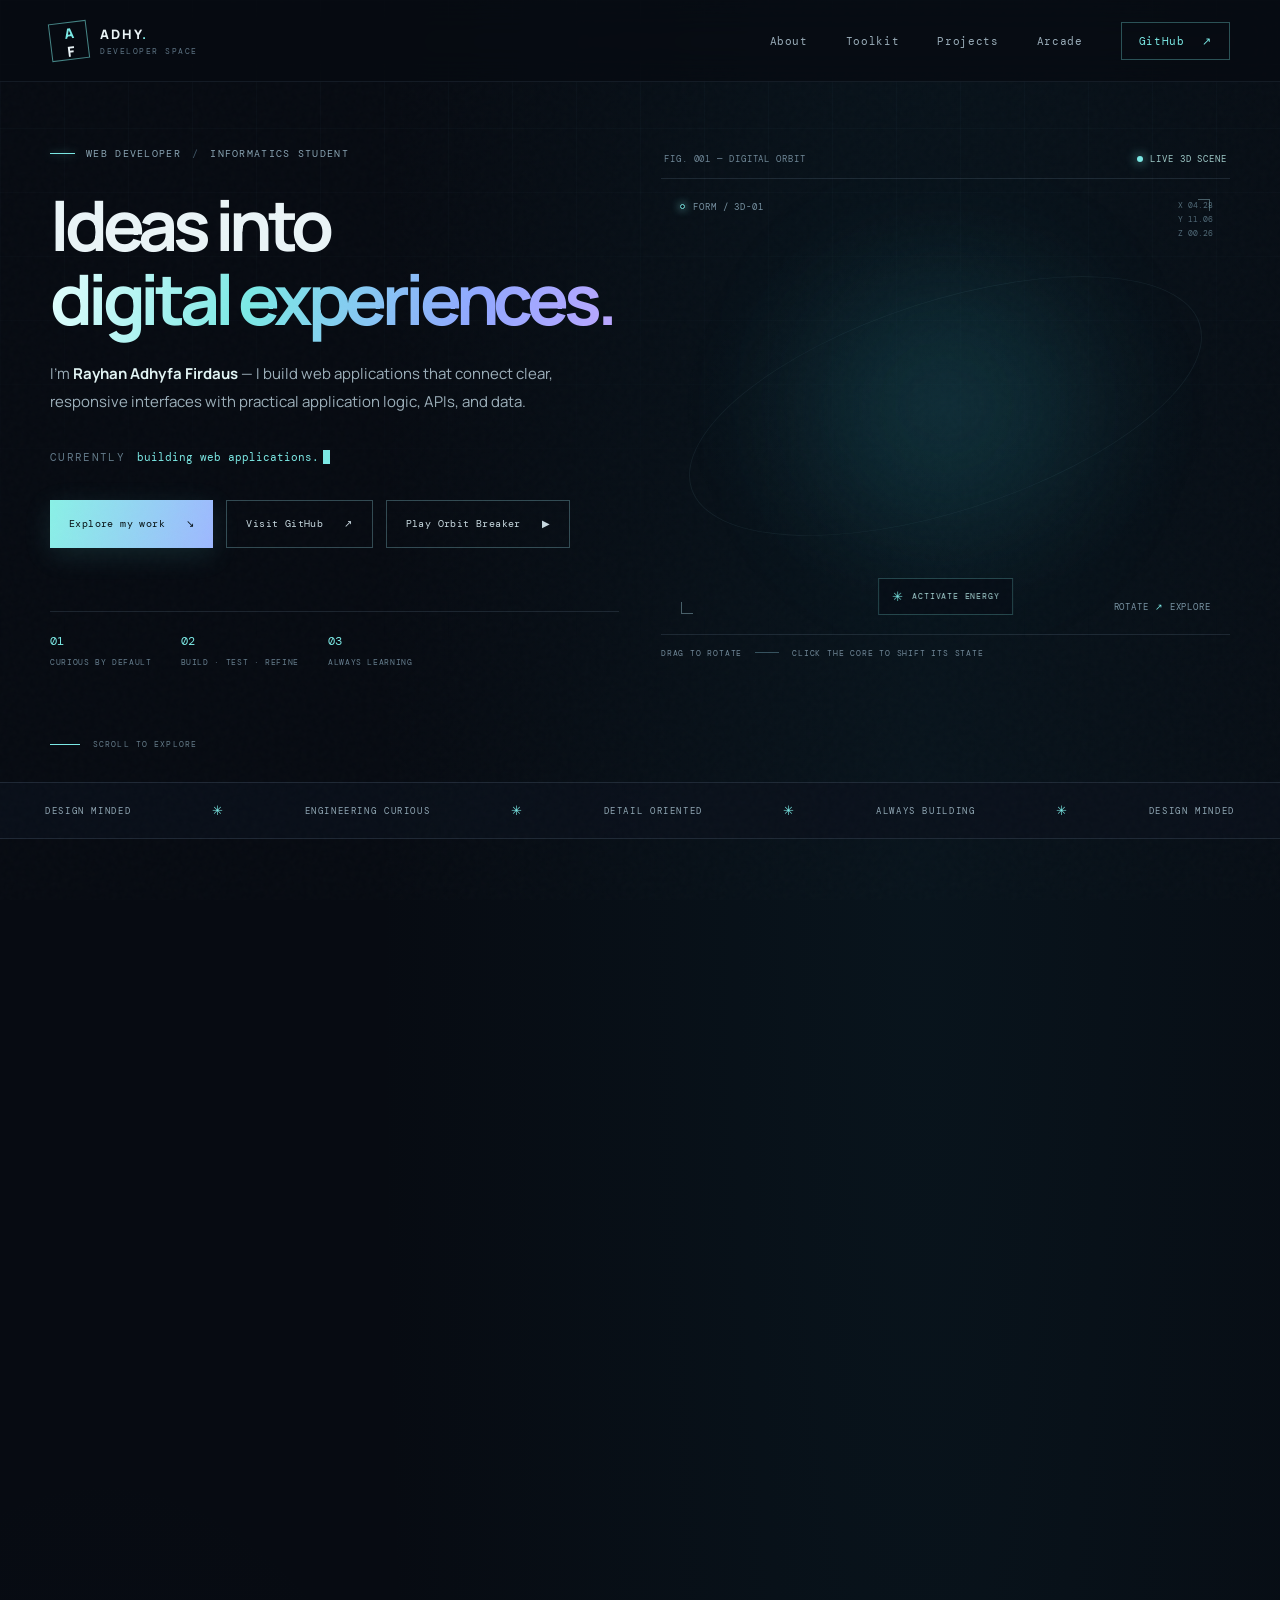
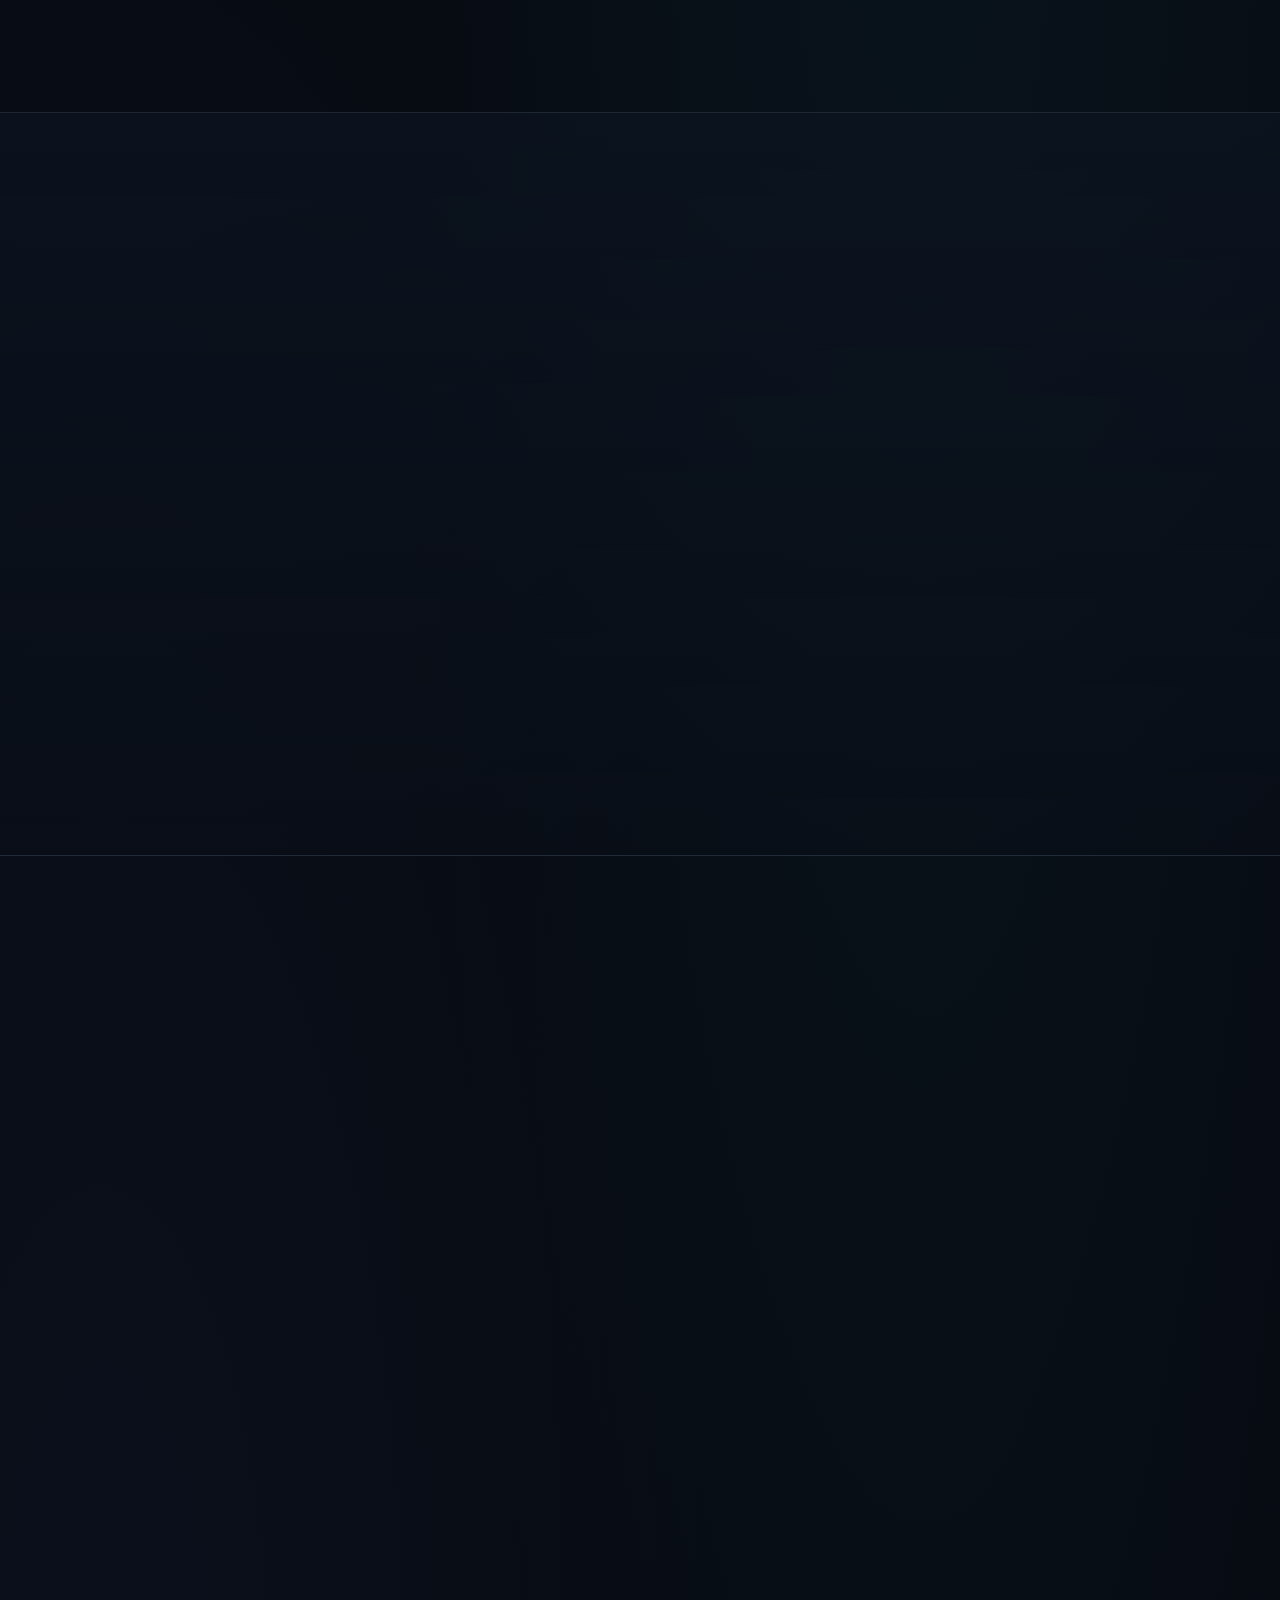
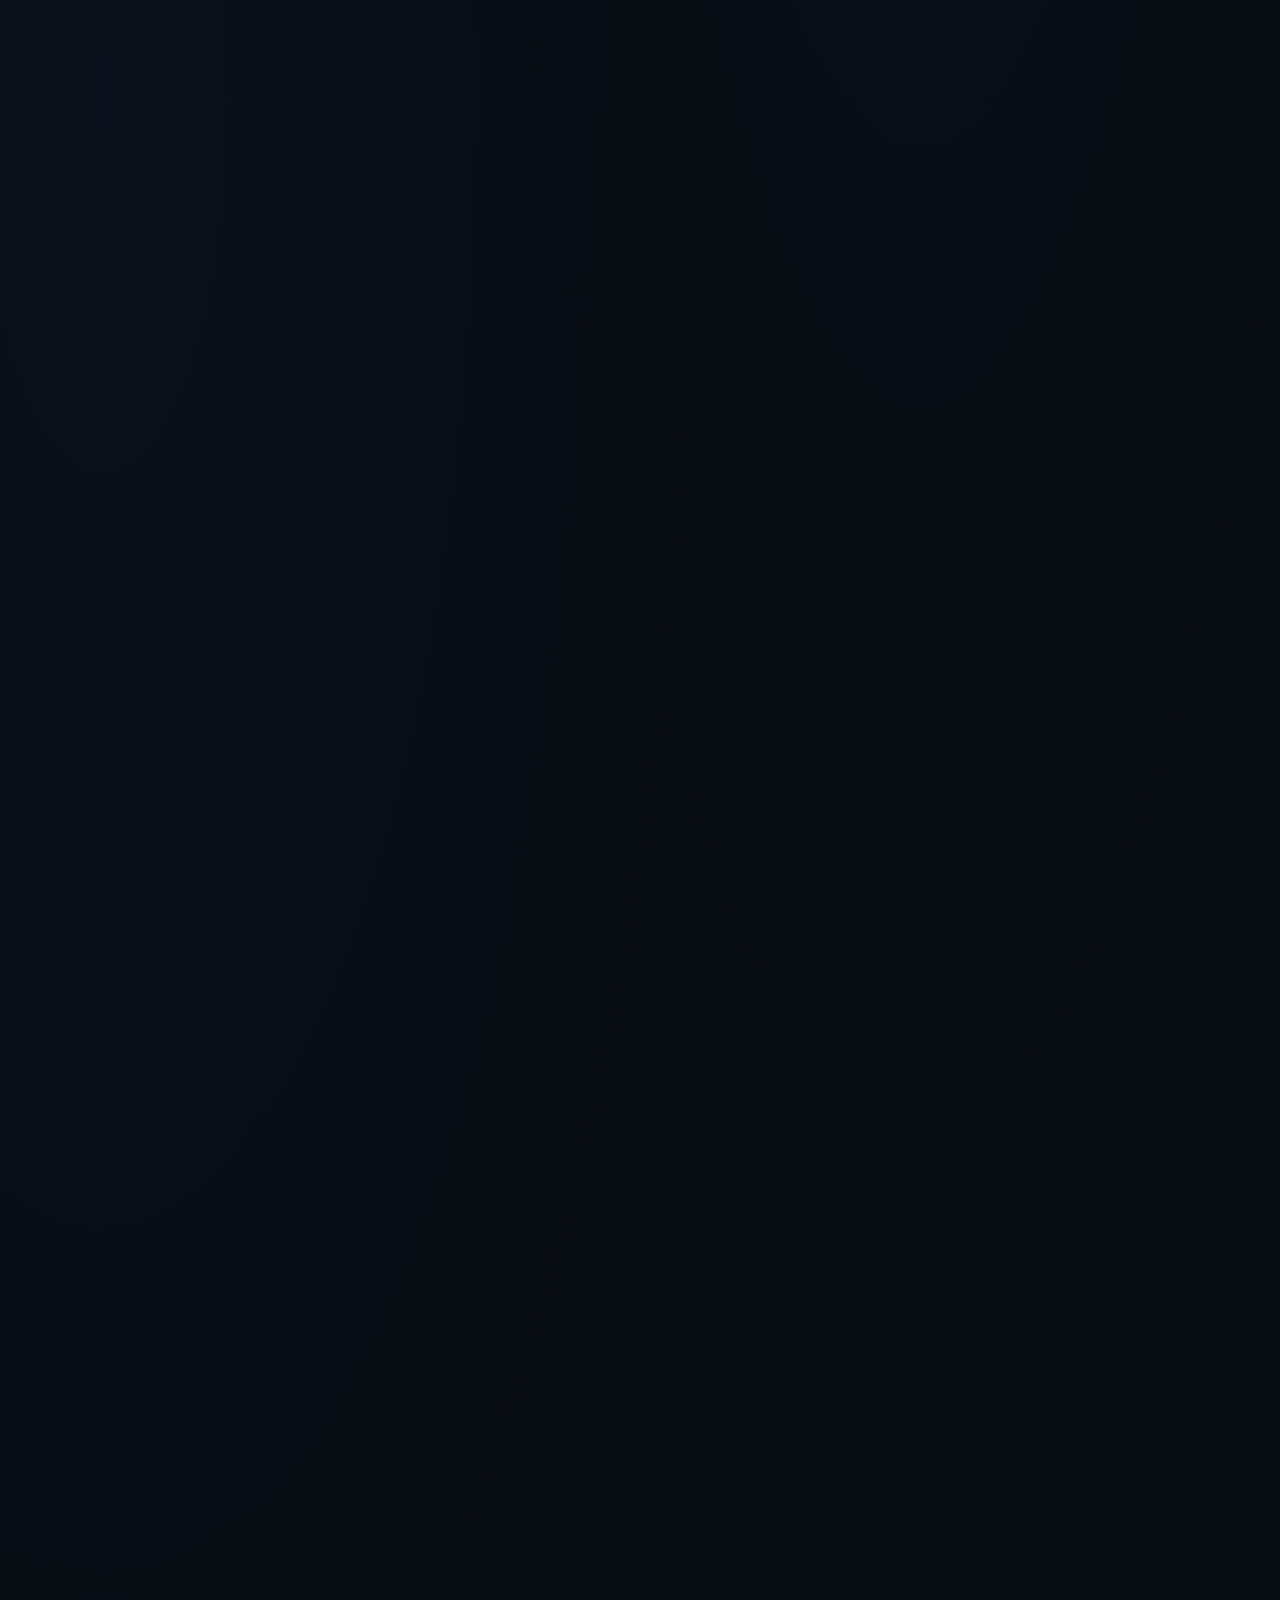
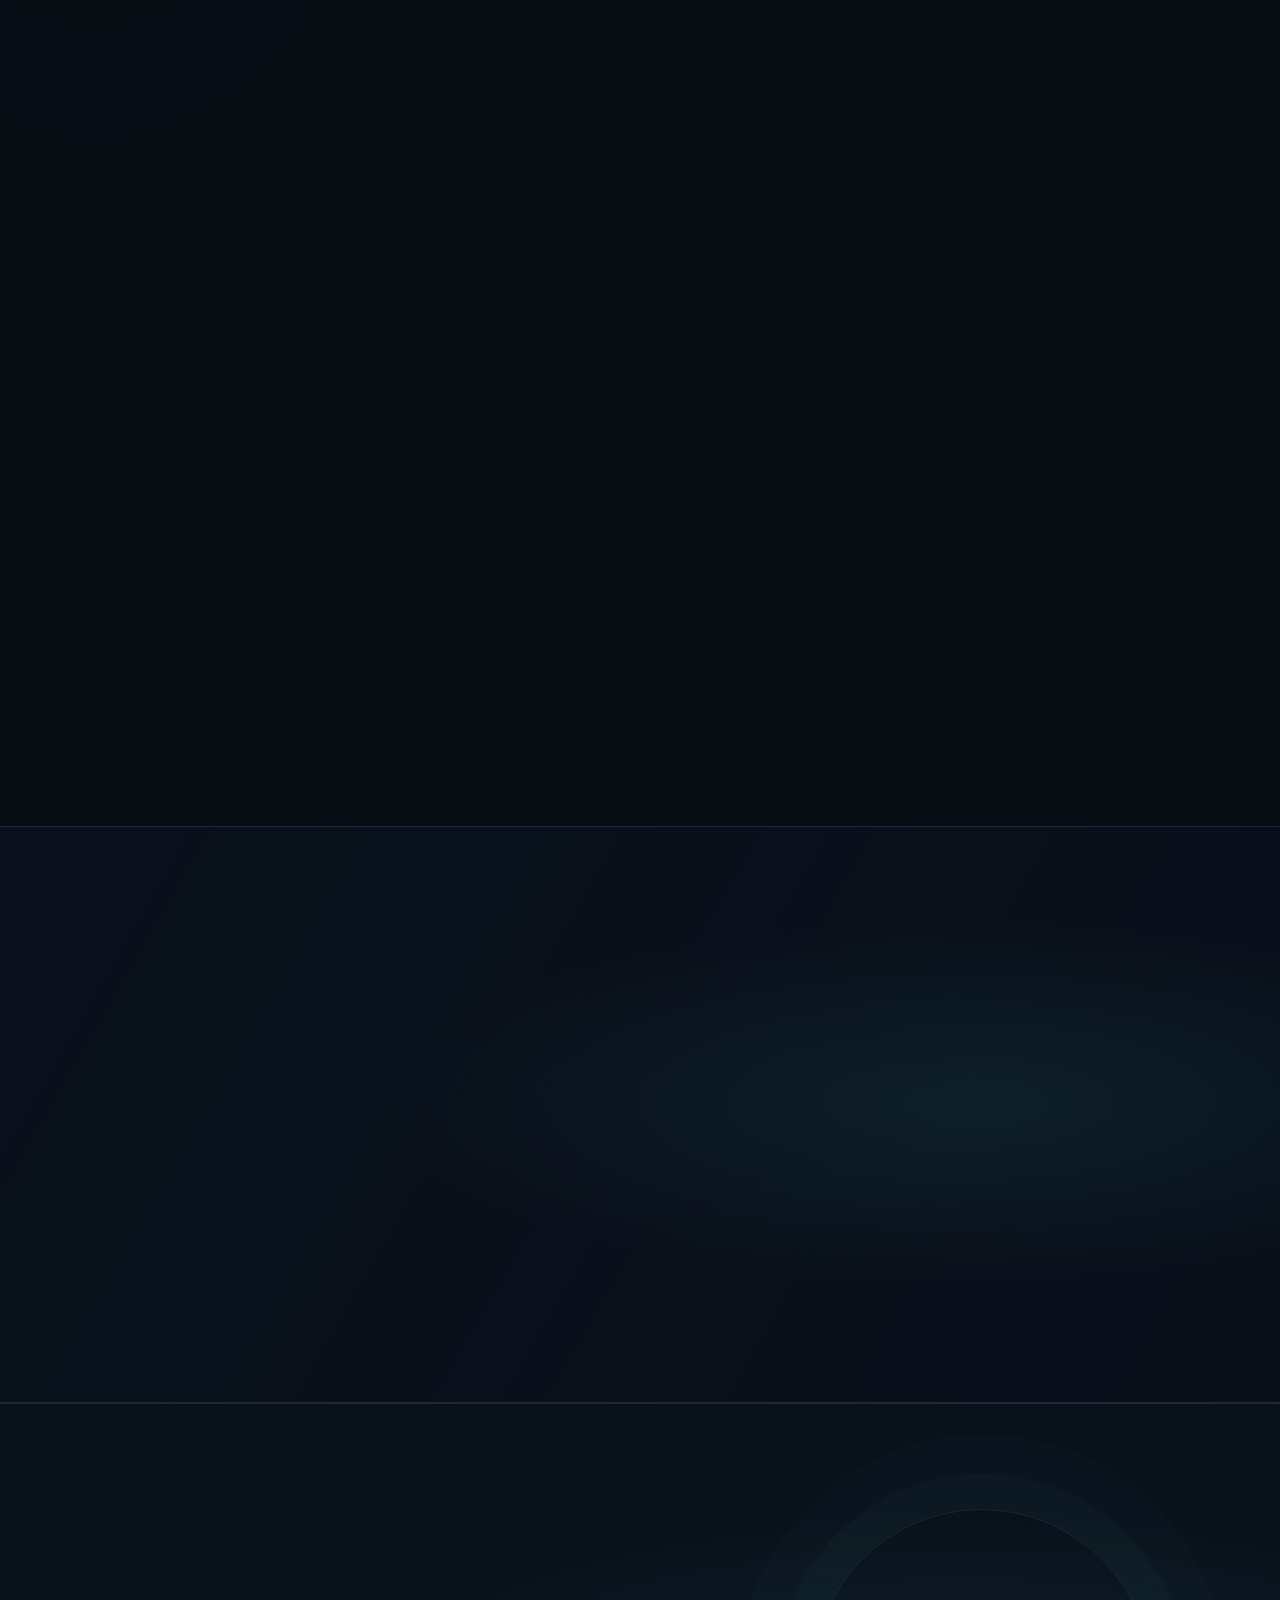
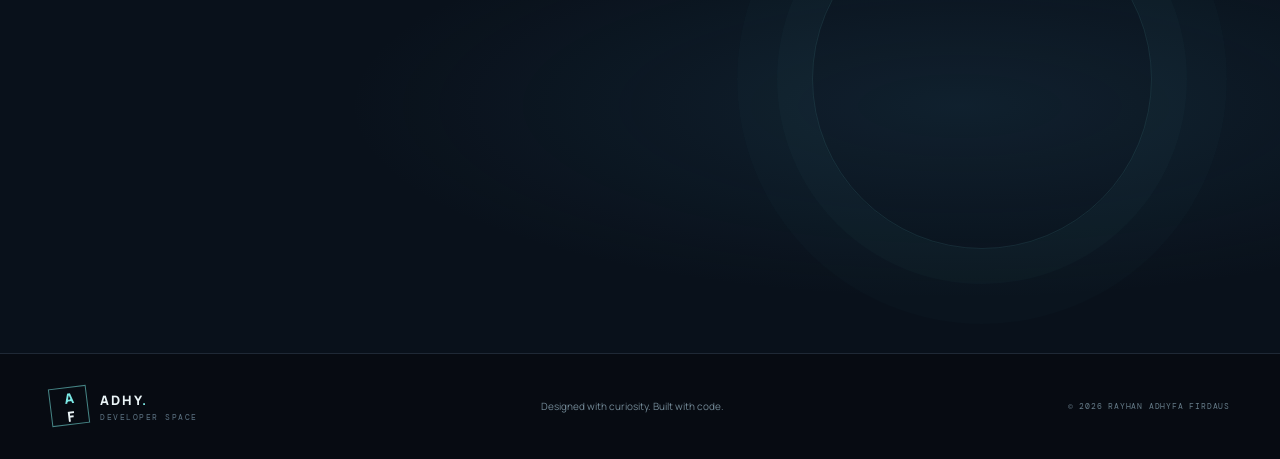
==== portfolio/index.html @ 433d74a3 "feat(portfolio): feature latest MINBAK UI redesign" ====
<!doctype html>
<html lang="en">
<head>
  <meta charset="utf-8">
  <meta name="viewport" content="width=device-width, initial-scale=1">
  <meta name="theme-color" content="#070b12">
  <meta name="description" content="Portfolio of Rayhan Adhyfa Firdaus — Web Developer building responsive interfaces, practical web applications, and integrated systems.">
  <meta property="og:title" content="Rayhan Adhyfa Firdaus — Web Developer">
  <meta property="og:description" content="Selected web applications, engineering tools, and interactive experiments by Rayhan Adhyfa Firdaus.">
  <meta property="og:type" content="website">
  <title>Rayhan Adhyfa Firdaus — Web Developer</title>
  <link rel="icon" type="image/svg+xml" href="./favicon.svg">
  <link rel="preconnect" href="https://fonts.googleapis.com">
  <link rel="preconnect" href="https://fonts.gstatic.com" crossorigin>
  <link href="https://fonts.googleapis.com/css2?family=DM+Mono:wght@400;500&family=Manrope:wght@400;500;600;700;800&display=swap" rel="stylesheet">
  <link rel="stylesheet" href="./styles.css">
  <script type="importmap">
    {
      "imports": {
        "three": "https://cdn.jsdelivr.net/npm/three@0.187.0/build/three.module.js",
        "three/addons/": "https://cdn.jsdelivr.net/npm/three@0.187.0/examples/jsm/"
      }
    }
  </script>
  <script type="module" src="./main.js"></script>
</head>
<body>
  <div class="page-noise" aria-hidden="true"></div>
  <div class="scroll-progress" id="scroll-progress" aria-hidden="true"></div>

  <header class="site-header">
    <a class="brand" href="#top" aria-label="Adhy home">
      <span class="brand-mark">A<span>F</span></span>
      <span class="brand-copy">ADHY<span class="brand-dot">.</span><small>DEVELOPER SPACE</small></span>
    </a>
    <button class="menu-toggle" id="menu-toggle" type="button" aria-label="Open navigation" aria-expanded="false">
      <span></span><span></span>
    </button>
    <nav class="main-nav" id="main-nav" aria-label="Main navigation">
      <a href="#about">About</a>
      <a href="#toolkit">Toolkit</a>
      <a href="#projects">Projects</a>
      <a href="#arcade">Arcade</a>
      <a class="nav-cta" href="https://github.com/Nightfall5" target="_blank" rel="noreferrer">GitHub <span aria-hidden="true">↗</span></a>
    </nav>
  </header>

  <main id="top">
    <section class="hero section-shell">
      <div class="hero-copy">
        <div class="eyebrow"><span class="eyebrow-line"></span> WEB DEVELOPER <span class="eyebrow-separator">/</span> INFORMATICS STUDENT</div>
        <h1>Ideas into<br><span class="gradient-text">digital experiences.</span></h1>
        <p class="hero-lead">I'm <strong>Rayhan Adhyfa Firdaus</strong> — I build web applications that connect clear, responsive interfaces with practical application logic, APIs, and data.</p>
        <div class="typing-line"><span class="typing-prefix">CURRENTLY</span><span id="typed-text">building web applications.</span><span class="typing-caret" aria-hidden="true"></span></div>
        <div class="hero-actions">
          <a class="button button-primary" href="#projects">Explore my work <span aria-hidden="true">↘</span></a>
          <a class="button button-quiet" href="https://github.com/Nightfall5" target="_blank" rel="noreferrer">Visit GitHub <span aria-hidden="true">↗</span></a>
          <a class="button button-quiet" href="./arcade/">Play Orbit Breaker <span aria-hidden="true">▶</span></a>
        </div>
        <div class="hero-meta">
          <div><span class="meta-value">01</span><span class="meta-label">CURIOUS BY DEFAULT</span></div>
          <div><span class="meta-value">02</span><span class="meta-label">BUILD · TEST · REFINE</span></div>
          <div><span class="meta-value">03</span><span class="meta-label">ALWAYS LEARNING</span></div>
        </div>
      </div>

      <div class="hero-visual">
        <div class="visual-topline"><span>FIG. 001 — DIGITAL ORBIT</span><span class="live-indicator"><i></i> LIVE 3D SCENE</span></div>
        <div class="scene-frame">
          <div class="scene-glow" aria-hidden="true"></div>
          <canvas id="three-canvas" aria-label="Interactive 3D orbital sculpture. Drag to rotate and click the central object to change its energy mode." role="img"></canvas>
          <div class="scene-crosshair crosshair-one" aria-hidden="true"></div>
          <div class="scene-crosshair crosshair-two" aria-hidden="true"></div>
          <div class="scene-label scene-label-top"><span class="label-dot"></span> FORM / 3D-01</div>
          <div class="scene-label scene-label-bottom">ROTATE <span>↗</span> EXPLORE</div>
          <div class="scene-coordinate">X 04.28<br>Y 11.06<br>Z 00.26</div>
          <button class="energy-toggle" id="energy-toggle" type="button" aria-pressed="false"><span class="energy-icon">✳</span> ACTIVATE ENERGY</button>
        </div>
        <div class="visual-caption"><span>DRAG TO ROTATE</span><span class="caption-divider"></span><span>CLICK THE CORE TO SHIFT ITS STATE</span></div>
      </div>
      <a class="scroll-cue" href="#about"><span class="scroll-cue-line"></span> SCROLL TO EXPLORE</a>
    </section>

    <section class="intro-strip" aria-label="Introduction">
      <div class="intro-strip-inner">
        <span>DESIGN MINDED</span><b>✳</b><span>ENGINEERING CURIOUS</span><b>✳</b><span>DETAIL ORIENTED</span><b>✳</b><span>ALWAYS BUILDING</span><b>✳</b><span>DESIGN MINDED</span>
      </div>
    </section>

    <section class="content-section section-shell" id="about">
      <div class="section-heading reveal">
        <div class="eyebrow"><span class="eyebrow-line"></span> 01 / THE PERSON BEHIND THE PIXELS</div>
        <h2>Curiosity is the<br><span class="muted-heading">starting point.</span></h2>
      </div>
      <div class="about-grid">
        <div class="about-main reveal">
          <p class="large-copy">I build web applications that connect thoughtful interfaces with practical application logic.</p>
          <p class="body-copy">My work spans React and TypeScript frontends, Laravel and Node.js backends, REST APIs, and data handling. I learn by solving real workflow problems, testing edge cases, and refining the experience.</p>
          <a class="text-link" href="https://github.com/Nightfall5?tab=repositories" target="_blank" rel="noreferrer">Browse my repositories <span>↗</span></a>
        </div>
        <div class="about-side reveal">
          <div class="profile-card">
            <div class="profile-card-top"><span>PROFILE / 001</span><span class="profile-card-symbol">⌘</span></div>
            <img class="profile-avatar" src="https://avatars.githubusercontent.com/u/179365916?v=4" alt="GitHub avatar for Nightfall5" loading="lazy">
            <h3>Rayhan Adhyfa Firdaus</h3>
            <p>Informatics Student · Indonesia</p>
            <div class="profile-card-rule"></div>
            <div class="profile-facts"><span>FOCUS</span><strong>Web application development</strong></div>
            <div class="profile-facts"><span>MINDSET</span><strong>Build · test · refine</strong></div>
            <div class="profile-facts"><span>HANDLE</span><strong>@Nightfall5</strong></div>
            <div class="profile-card-footer"><span class="status-pulse"></span> OPEN TO LEARNING & COLLABORATION</div>
          </div>
        </div>
      </div>
    </section>

    <section class="content-section toolkit-section" id="toolkit">
      <div class="section-shell">
        <div class="section-heading reveal">
          <div class="eyebrow"><span class="eyebrow-line"></span> 02 / TOOLS & TECHNOLOGIES</div>
          <h2>A growing <span class="gradient-text">toolkit.</span></h2>
          <p class="section-subtitle">The tools I use to shape ideas into interfaces, applications, and working systems.</p>
        </div>
        <div class="toolkit-grid">
          <article class="tool-card reveal">
            <div class="tool-index">01</div><div class="tool-icon">◈</div>
            <h3>Frontend</h3><p>Responsive interfaces and component-based application experiences.</p>
            <div class="tag-list"><span>HTML</span><span>CSS</span><span>JavaScript</span><span>TypeScript</span><span>React</span><span>Tailwind CSS</span><span>Bootstrap</span></div>
          </article>
          <article class="tool-card reveal">
            <div class="tool-index">02</div><div class="tool-icon">⌘</div>
            <h3>Backend &amp; API</h3><p>Application logic, service endpoints, and server-side workflows.</p>
            <div class="tag-list"><span>PHP</span><span>Laravel</span><span>Node.js</span><span>Express</span><span>C#</span><span>.NET 8</span><span>REST API</span></div>
          </article>
          <article class="tool-card reveal">
            <div class="tool-index">03</div><div class="tool-icon">▦</div>
            <h3>Data &amp; Integration</h3><p>Structured data, file handling, and real-time application events.</p>
            <div class="tag-list"><span>SQL Server</span><span>SQLite</span><span>MySQL</span><span>Supabase</span><span>JSON Storage</span><span>SSE</span><span>Web Audio API</span></div>
          </article>
          <article class="tool-card reveal">
            <div class="tool-index">04</div><div class="tool-icon">⎇</div>
            <h3>Tools &amp; Quality</h3><p>Iterative development, version control, and application verification.</p>
            <div class="tag-list"><span>Git</span><span>GitHub</span><span>Vite</span><span>Zod</span><span>Debugging</span><span>API Testing</span><span>Regression Testing</span></div>
          </article>
        </div>
      </div>
    </section>

    <section class="content-section section-shell" id="projects">
      <div class="section-heading reveal">
        <div class="eyebrow"><span class="eyebrow-line"></span> 03 / SELECTED WORK</div>
        <h2>Things I've <span class="muted-heading">put together.</span></h2>
        <p class="section-subtitle">A few projects that reflect what I've been learning and building.</p>
      </div>
      <div class="project-grid">
<article class="project-showcase project-showcase--featured reveal"><div class="project-preview"><img src="./assets/kuliatrack-dashboard.svg" alt="KuliaTrack academic dashboard preview" loading="lazy"><span class="preview-label">DASHBOARD DESIGN PREVIEW · SAMPLE DATA</span></div><div class="project-copy"><div class="project-topline"><span class="project-index">01 / PERSONAL PROJECT</span><span class="project-status">IN DEVELOPMENT</span></div><div class="project-type">ACADEMIC PRODUCTIVITY WORKSPACE</div><h3>KuliaTrack — Academic Productivity Workspace</h3><p>An offline-first academic workspace for organizing courses, assignments, materials, notes, schedules, and deadlines.</p><p class="project-detail">Includes Grid, List, and Kanban task views, interactive calendar, course-linked materials, statistics, data backup, and deadline alerts with browser notifications and synthesized audio.</p><div class="project-tags"><span>React 18</span><span>TypeScript</span><span>Node.js</span><span>Express</span><span>Tailwind CSS</span><span>SSE</span><span>Web Audio API</span></div><div class="project-links"><span class="project-private">SOURCE CODE · AVAILABLE ON REQUEST</span></div></div></article>
<article class="project-showcase reveal"><div class="project-preview minbak-preview-gallery">
  <img class="minbak-home-preview" src="./assets/minbak-dashboard.svg" alt="Source-aligned preview of the redesigned MINBAK TI public homepage with the cyan Talent Network hero" loading="lazy">
  <div class="minbak-admin-inset">
    <img src="./assets/minbak-management.svg" alt="Source-aligned preview of the light MINBAK TI Management Hub layout" loading="lazy">
    <span class="minbak-inset-label">MANAGEMENT HUB</span>
  </div>
  <span class="preview-label minbak-preview-label">LATEST PUBLIC HOMEPAGE + MANAGEMENT HUB PREVIEWS</span>
</div><div class="project-copy"><div class="project-topline"><span class="project-index">02 / ORGANIZATIONAL PROJECT</span><span class="project-status">REDESIGN IN PROGRESS</span></div><div class="project-type">TALENT &amp; COMPETITION MANAGEMENT</div><h3>MINBAK TI — Talent &amp; Competition Hub</h3><p>Platform for student interest mapping, competition information, participant registration, and achievement records.</p><p class="project-detail">Public website and internal Management Hub for student records, competition operations, registration review, assessment workflows, achievement verification, and audit logs. The latest redesign introduces a light Denty-inspired interface and a branching Talent Network visual on the homepage.</p><div class="project-tags"><span>PHP</span><span>Laravel 11</span><span>Blade</span><span>Tailwind CSS</span><span>Alpine.js</span></div><div class="project-links"><a href="https://github.com/Nightfall5/MinatBakat-TI" target="_blank" rel="noreferrer">View repository <span>↗</span></a><a href="https://github.com/Nightfall5/MinatBakat-TI/pull/1" target="_blank" rel="noreferrer">View redesign PR <span>↗</span></a></div></div></article>
<article class="project-showcase reveal"><div class="project-preview"><img src="./assets/luxu-landing.svg" alt="LUXU premium fragrance landing page with charcoal and gold styling" loading="lazy"><span class="preview-label">SOURCE-BASED UI PREVIEW · CHARCOAL &amp; GOLD</span></div><div class="project-copy"><div class="project-topline"><span class="project-index">03 / TEAM PROJECT</span><span class="project-status">LANDING PAGE</span></div><div class="project-type">PREMIUM FRAGRANCE BRAND WEBSITE</div><h3>LUXU — Premium Fragrance Landing Page</h3><p>Premium fragrance landing page featuring the LUXU brand, fragrance collection, product highlights, testimonials, and contact sections.</p><p class="project-detail">I led the team and contributed to page structure, content layout, responsive interface, and interactive details. The original source uses charcoal with gold accents.</p><div class="project-tags"><span>HTML5</span><span>CSS3</span><span>JavaScript</span><span>Responsive Design</span></div><div class="project-links"><a href="https://github.com/Nightfall5/Landing-Page-Parfume" target="_blank" rel="noreferrer">View repository <span>↗</span></a></div></div></article>
<article class="project-showcase reveal"><div class="project-preview"><img src="./assets/tokokita-marketplace.svg" alt="TokoKita technology marketplace with laptop, monitor and keyboard products" loading="lazy"><span class="preview-label">SOURCE-BASED UI PREVIEW · TECH STORE</span></div><div class="project-copy"><div class="project-topline"><span class="project-index">04 / FRONTEND PROTOTYPE</span><span class="project-status">MARKETPLACE</span></div><div class="project-type">TECHNOLOGY PRODUCT MARKETPLACE</div><h3>TokoKita — Technology Marketplace Prototype</h3><p>React storefront for browsing technology products, including laptops, monitors, keyboards, and accessories.</p><p class="project-detail">Source implements Home, Products, Categories, and About pages, product filtering, cart drawer, wishlist, comparison controls, and Supabase service integration. The app UI identifies the store as TokoKita.</p><div class="project-tags"><span>React 18</span><span>TypeScript</span><span>Vite</span><span>Tailwind CSS</span><span>Supabase</span></div><div class="project-links"><a href="https://github.com/Nightfall5/Luxu_Parfume_Market-Place" target="_blank" rel="noreferrer">View repository <span>↗</span></a></div></div></article>
<article class="project-showcase reveal"><div class="project-preview project-preview--cover"><img src="./assets/ecommerce-cover.svg" alt="Neutral E-Commerce Website project cover, not a screenshot of the live site" loading="lazy"><span class="preview-label">PROJECT COVER · LIVE DEMO</span></div><div class="project-copy"><div class="project-topline"><span class="project-index">05 / FRONTEND PROJECT</span><span class="project-status">LIVE DEMO</span></div><div class="project-type">RESPONSIVE E-COMMERCE WEBSITE</div><h3>E-Commerce Website</h3><p>Simple e-commerce website built with React.js and Tailwind CSS, focused on product browsing, navigation, and a shopping-cart interface.</p><p class="project-detail">Live demo is linked below. This cover is not presented as a screenshot because the deployed page could not be retrieved for visual verification.</p><div class="project-tags"><span>React.js</span><span>Tailwind CSS</span><span>Responsive UI</span></div><div class="project-links"><a href="https://e-commerce-websitesederhana.netlify.app/" target="_blank" rel="noreferrer">Open live demo <span>↗</span></a></div></div></article>
<article class="project-showcase reveal"><div class="project-preview project-preview--pbp"><img class="project-pbp-desktop" src="./assets/pbp-login-desktop.png" alt="Original desktop screenshot of PBP login interface" loading="lazy"><img class="project-pbp-mobile" src="./assets/pbp-login-mobile.png" alt="Original mobile screenshot of PBP login interface" loading="lazy"><span class="preview-label">ORIGINAL REPOSITORY SCREENSHOTS · DESKTOP + MOBILE</span></div><div class="project-copy"><div class="project-topline"><span class="project-index">06 / ACADEMIC PROJECT</span><span class="project-status">COMPLETED</span></div><div class="project-type">RESPONSIVE INTERFACE DEVELOPMENT</div><h3>PBP — Neo-Brutalist Login Interface</h3><p>Student login-page implementation using a Neo-Brutalist visual approach, with a focus on form clarity, validation, and responsive behavior.</p><p class="project-detail">Includes NIM/email and password validation, password visibility control, and separate desktop/mobile layouts. Google and GitHub SSO buttons are visual mockups, not connected authentication.</p><div class="project-tags"><span>HTML5</span><span>CSS3</span><span>JavaScript</span><span>Tailwind CSS</span></div><div class="project-links"><a href="https://github.com/Nightfall5/pbp-240511056" target="_blank" rel="noreferrer">View repository <span>↗</span></a></div></div></article>
</div>
    </section>

    <section class="arcade-feature" id="arcade">
      <div class="section-shell arcade-feature-grid">
        <div class="arcade-feature-copy reveal">
          <div class="eyebrow"><span class="eyebrow-line"></span> BONUS LEVEL / 001</div>
          <h2>Take a break.<br><span class="gradient-text">Break the orbit.</span></h2>
          <p>A small arcade experiment built from scratch. Dodge incoming asteroids, collect glowing energy, and chase your personal best. No downloads, no account — just play.</p>
          <div class="arcade-feature-meta"><span>KEYBOARD + TOUCH</span><span>·</span><span>LOCAL HIGH SCORE</span></div>
          <a class="button button-primary" href="./arcade/">Launch Orbit Breaker <span aria-hidden="true">↗</span></a>
        </div>
        <a class="arcade-preview reveal" href="./arcade/" aria-label="Play Orbit Breaker arcade game">
          <img src="./arcade-preview.svg" alt="Orbit Breaker neon arcade game preview">
          <span class="arcade-preview-label"><i></i> PLAYABLE MINI GAME <b>↗</b></span>
        </a>
      </div>
    </section>

    <section class="closing-section">
      <div class="closing-orb" aria-hidden="true"></div>
      <div class="section-shell closing-content reveal">
        <div class="eyebrow"><span class="eyebrow-line"></span> 04 / WHAT'S NEXT</div>
        <h2>Still learning.<br><span class="gradient-text">Still building.</span></h2>
        <p>Good work starts with curiosity and gets better through iteration. I'm always looking for the next problem worth solving.</p>
        <a class="button button-primary" href="https://github.com/Nightfall5" target="_blank" rel="noreferrer">Connect on GitHub <span aria-hidden="true">↗</span></a>
      </div>
    </section>
  </main>

  <footer class="site-footer section-shell">
    <a class="brand" href="#top" aria-label="Back to top"><span class="brand-mark">A<span>F</span></span><span class="brand-copy">ADHY<span class="brand-dot">.</span><small>DEVELOPER SPACE</small></span></a>
    <p>Designed with curiosity. Built with code.</p>
    <span class="footer-year">© <span id="current-year">2026</span> RAYHAN ADHYFA FIRDAUS</span>
  </footer>
</body>
</html>
---- portfolio/styles.css ----
:root {
  color-scheme: dark;
  --bg: #070b12;
  --bg-soft: #0b111c;
  --panel: rgba(16, 25, 39, .72);
  --line: rgba(151, 180, 204, .15);
  --line-bright: rgba(151, 220, 231, .3);
  --text: #eaf4f7;
  --muted: #94a7b4;
  --soft: #5c7282;
  --cyan: #7be9e5;
  --blue: #77aaff;
  --violet: #b39bff;
  --mono: "DM Mono", monospace;
  --sans: "Manrope", sans-serif;
  --pointer-x: 50%;
  --pointer-y: 30%;
}

* { box-sizing: border-box; }
html { scroll-behavior: smooth; scroll-padding-top: 100px; }
body {
  margin: 0;
  overflow-x: hidden;
  background:
    radial-gradient(ellipse at 72% 12%, rgba(18, 76, 93, .14), transparent 34rem),
    radial-gradient(ellipse at 8% 48%, rgba(46, 55, 112, .1), transparent 38rem),
    var(--bg);
  color: var(--text);
  font-family: var(--sans);
  -webkit-font-smoothing: antialiased;
}
body::before {
  position: fixed;
  inset: 0;
  z-index: -1;
  content: "";
  pointer-events: none;
  background-image: linear-gradient(rgba(137, 180, 203, .035) 1px, transparent 1px), linear-gradient(90deg, rgba(137, 180, 203, .035) 1px, transparent 1px);
  background-size: 64px 64px;
  mask-image: linear-gradient(to bottom, black, transparent 75%);
}
a { color: inherit; text-decoration: none; }
button { font: inherit; }
::selection { color: #061015; background: var(--cyan); }
.page-noise {
  position: fixed; inset: 0; z-index: 10; pointer-events: none; opacity: .09;
  background-image: url("data:image/svg+xml,%3Csvg viewBox='0 0 180 180' xmlns='http://www.w3.org/2000/svg'%3E%3Cfilter id='n'%3E%3CfeTurbulence type='fractalNoise' baseFrequency='.92' numOctaves='3' stitchTiles='stitch'/%3E%3C/filter%3E%3Crect width='100%25' height='100%25' filter='url(%23n)' opacity='.22'/%3E%3C/svg%3E");
}
.scroll-progress { position: fixed; z-index: 30; inset: 0 auto auto 0; width: 0; height: 2px; background: linear-gradient(90deg, var(--cyan), var(--blue), var(--violet)); box-shadow: 0 0 14px rgba(123, 233, 229, .8); }
.section-shell { width: min(1180px, calc(100% - 64px)); margin: 0 auto; }
.site-header {
  position: sticky; top: 0; z-index: 20; height: 82px; padding: 0 max(32px, calc((100vw - 1180px) / 2));
  display: flex; align-items: center; justify-content: space-between;
  border-bottom: 1px solid rgba(151, 180, 204, .1);
  background: rgba(7, 11, 18, .76); backdrop-filter: blur(18px);
}
.brand { display: inline-flex; align-items: center; gap: 12px; }
.brand-mark {
  width: 38px; height: 38px; display: grid; place-items: center; border: 1px solid rgba(123, 233, 229, .55);
  color: var(--cyan); font-size: 14px; font-weight: 800; letter-spacing: -2px; transform: rotate(-7deg);
}
.brand-mark span { color: var(--text); }
.brand-copy { font-size: 13px; font-weight: 800; letter-spacing: .16em; }
.brand-dot { color: var(--cyan); }
.brand-copy small { display: block; margin-top: 3px; color: var(--soft); font: 8px var(--mono); letter-spacing: .19em; }
.main-nav { display: flex; align-items: center; gap: 38px; }
.main-nav a { color: #9aadb9; font: 11px var(--mono); letter-spacing: .06em; transition: color .25s ease; }
.main-nav a:hover { color: var(--cyan); }
.main-nav .nav-cta { padding: 11px 17px; border: 1px solid rgba(123, 233, 229, .32); color: var(--cyan); }
.nav-cta span { margin-left: 10px; }
.menu-toggle { display: none; }
.hero { position: relative; min-height: 700px; display: grid; grid-template-columns: 1fr 1fr; align-items: center; gap: 42px; padding-top: 54px; padding-bottom: 108px; }
.hero-copy { position: relative; z-index: 2; padding-top: 4px; }
.eyebrow { display: flex; align-items: center; gap: 11px; color: #87a1b0; font: 10px var(--mono); letter-spacing: .13em; }
.eyebrow-line { width: 25px; height: 1px; background: var(--cyan); box-shadow: 0 0 8px rgba(123, 233, 229, .6); }
.eyebrow-separator { color: #405766; }
h1, h2, h3, p { margin-top: 0; }
.hero h1 { max-width: 660px; margin: 28px 0 24px; font-size: clamp(48px, 5.45vw, 76px); line-height: 1.055; letter-spacing: -.075em; font-weight: 700; }
.gradient-text { color: transparent; background: linear-gradient(105deg, #e7ffff 0%, #7be9e5 36%, #91a8ff 75%, #bca7ff 100%); -webkit-background-clip: text; background-clip: text; }
.hero-lead { max-width: 520px; color: #9db0bb; font-size: 15px; line-height: 1.9; }
.hero-lead strong { color: #e2f5f5; font-weight: 700; }
.typing-line { min-height: 25px; display: flex; align-items: center; margin: 28px 0 30px; color: var(--cyan); font: 11px var(--mono); }
.typing-prefix { margin-right: 12px; color: #617887; letter-spacing: .12em; }
.typing-caret { display: inline-block; width: 7px; height: 14px; margin-left: 4px; background: var(--cyan); animation: blink 1s steps(2, jump-none) infinite; }
@keyframes blink { 50% { opacity: 0; } }
.hero-actions { display: flex; flex-wrap: wrap; gap: 13px; }
.button { min-height: 48px; padding: 0 19px; display: inline-flex; align-items: center; justify-content: center; gap: 21px; font: 10px var(--mono); letter-spacing: .04em; transition: transform .25s ease, border-color .25s ease, background .25s ease; }
.button:hover { transform: translateY(-3px); }
.button-primary { color: #061114; background: linear-gradient(105deg, #8af1e6, #9eb8ff); box-shadow: 0 7px 28px rgba(82, 198, 197, .14); }
.button-primary:hover { box-shadow: 0 10px 36px rgba(82, 198, 197, .27); }
.button-quiet { border: 1px solid var(--line-bright); color: #c8d9e0; }
.button-quiet:hover { border-color: var(--cyan); }
.hero-meta { display: flex; gap: 29px; margin-top: 63px; padding-top: 21px; border-top: 1px solid var(--line); }
.hero-meta > div { display: flex; flex-direction: column; gap: 8px; }
.meta-value { color: var(--cyan); font: 12px var(--mono); }
.meta-label { color: #657d8d; font: 8px var(--mono); letter-spacing: .08em; }
.hero-visual { position: relative; min-width: 0; }
.visual-topline, .visual-caption { display: flex; align-items: center; justify-content: space-between; color: #6f8797; font: 9px var(--mono); letter-spacing: .1em; }
.visual-topline { padding: 0 3px 13px; border-bottom: 1px solid var(--line); }
.live-indicator { display: inline-flex; align-items: center; gap: 7px; color: #9fcac8; }
.live-indicator i, .status-pulse { width: 6px; height: 6px; border-radius: 50%; background: var(--cyan); box-shadow: 0 0 11px var(--cyan); }
.live-indicator i { animation: pulse 2s ease-in-out infinite; }
@keyframes pulse { 50% { opacity: .4; box-shadow: 0 0 3px var(--cyan); } }
.scene-frame { position: relative; height: 455px; overflow: hidden; isolation: isolate; }
.scene-frame::before { position: absolute; inset: 8% 3%; z-index: -1; content: ""; border: 1px solid rgba(134, 184, 201, .09); border-radius: 50%; transform: rotate(-18deg) scaleY(.55); }
.scene-frame::after { position: absolute; inset: 0; z-index: -1; content: ""; background: radial-gradient(ellipse at center, rgba(31, 87, 103, .16), transparent 65%); }
.scene-glow { position: absolute; width: 270px; height: 270px; top: 50%; left: 50%; transform: translate(-50%, -50%); border-radius: 50%; background: rgba(47, 180, 188, .11); filter: blur(65px); pointer-events: none; }
#three-canvas { position: relative; z-index: 1; display: block; width: 100%; height: 100%; outline: none; touch-action: pan-y; }
.scene-label { position: absolute; z-index: 2; color: #7893a3; font: 9px var(--mono); letter-spacing: .1em; pointer-events: none; }
.scene-label-top { top: 22px; left: 19px; display: flex; align-items: center; gap: 8px; }
.label-dot { width: 5px; height: 5px; border: 1px solid var(--cyan); border-radius: 50%; box-shadow: 0 0 9px var(--cyan); }
.scene-label-bottom { right: 19px; bottom: 21px; }
.scene-label-bottom span { color: var(--cyan); }
.scene-coordinate { position: absolute; z-index: 2; right: 17px; top: 19px; color: rgba(125, 160, 177, .62); font: 8px/1.8 var(--mono); text-align: right; pointer-events: none; }
.scene-crosshair { position: absolute; z-index: 2; width: 12px; height: 12px; opacity: .5; pointer-events: none; }
.crosshair-one { left: 20px; bottom: 20px; border-left: 1px solid #86adb8; border-bottom: 1px solid #86adb8; }
.crosshair-two { right: 20px; top: 20px; border-right: 1px solid #86adb8; border-top: 1px solid #86adb8; }
.energy-toggle { position: absolute; z-index: 3; left: 50%; bottom: 19px; transform: translateX(-50%); display: inline-flex; align-items: center; gap: 9px; padding: 9px 13px; border: 1px solid rgba(123, 233, 229, .25); background: rgba(7, 14, 22, .78); color: #a9d8d8; font: 8px var(--mono); letter-spacing: .1em; cursor: pointer; backdrop-filter: blur(12px); transition: color .2s, border-color .2s, background .2s; }
.energy-toggle:hover, .energy-toggle[aria-pressed="true"] { border-color: var(--cyan); color: #e9ffff; background: rgba(19, 71, 79, .76); }
.energy-icon { color: var(--cyan); font-size: 13px; }
.visual-caption { justify-content: flex-start; gap: 13px; padding-top: 13px; border-top: 1px solid var(--line); font-size: 8px; }
.caption-divider { width: 24px; height: 1px; background: #36515e; }
.scroll-cue { position: absolute; bottom: 33px; left: 0; display: flex; align-items: center; gap: 13px; color: #647b89; font: 8px var(--mono); letter-spacing: .14em; }
.scroll-cue-line { width: 30px; height: 1px; background: var(--cyan); transform-origin: left; animation: line-breathe 2.4s ease-in-out infinite; }
@keyframes line-breathe { 50% { transform: scaleX(.45); opacity: .35; } }
.intro-strip { overflow: hidden; border-top: 1px solid var(--line); border-bottom: 1px solid var(--line); background: rgba(11, 18, 29, .74); }
.intro-strip-inner { min-width: max-content; display: flex; align-items: center; justify-content: space-around; gap: 50px; padding: 19px 30px; color: #91a8b5; font: 9px var(--mono); letter-spacing: .18em; animation: ticker 28s linear infinite; }
.intro-strip-inner b { color: var(--cyan); font-size: 13px; font-weight: 400; }
@keyframes ticker { to { transform: translateX(-28%); } }
.content-section { padding-top: 132px; padding-bottom: 132px; }
.section-heading { margin-bottom: 47px; }
.section-heading h2, .closing-content h2 { margin: 24px 0 0; font-size: clamp(40px, 5vw, 65px); line-height: 1.08; letter-spacing: -.07em; }
.muted-heading { color: #728995; }
.about-grid { display: grid; grid-template-columns: 1.15fr .85fr; align-items: center; gap: 100px; }
.large-copy { max-width: 590px; margin-bottom: 23px; color: #e1edef; font-size: clamp(19px, 2vw, 25px); line-height: 1.65; letter-spacing: -.035em; }
.body-copy { max-width: 560px; margin-bottom: 25px; color: #8ea3b0; font-size: 13px; line-height: 2; }
.text-link { display: inline-flex; gap: 14px; align-items: center; padding-bottom: 7px; border-bottom: 1px solid rgba(123, 233, 229, .5); color: var(--cyan); font: 10px var(--mono); }
.text-link span { transition: transform .2s; }
.text-link:hover span { transform: translate(3px, -3px); }
.profile-card { position: relative; max-width: 370px; margin-left: auto; padding: 23px; overflow: hidden; border: 1px solid rgba(151, 180, 204, .2); background: linear-gradient(145deg, rgba(18, 31, 47, .9), rgba(9, 15, 25, .85)); box-shadow: 0 24px 75px rgba(0, 0, 0, .2); }
.profile-card::before { position: absolute; top: -85px; right: -60px; width: 220px; height: 220px; content: ""; border: 1px solid rgba(123, 233, 229, .11); border-radius: 50%; box-shadow: 0 0 0 22px rgba(123, 233, 229, .025), 0 0 0 45px rgba(123, 233, 229, .02); }
.profile-card-top { display: flex; align-items: center; justify-content: space-between; color: #718a98; font: 8px var(--mono); letter-spacing: .12em; }
.profile-card-symbol { color: var(--cyan); font-size: 16px; }
.profile-avatar { width: 74px; height: 74px; display: block; margin: 27px 0 17px; border: 1px solid rgba(123, 233, 229, .45); border-radius: 50%; object-fit: cover; box-shadow: 0 0 0 6px rgba(123, 233, 229, .05); }
.profile-card h3 { margin: 0 0 5px; font-size: 18px; letter-spacing: -.04em; }
.profile-card > p { color: #8298a5; font-size: 10px; }
.profile-card-rule { height: 1px; margin: 21px 0; background: var(--line); }
.profile-facts { display: flex; justify-content: space-between; gap: 10px; margin: 12px 0; }
.profile-facts span { color: #718797; font: 8px var(--mono); letter-spacing: .1em; }
.profile-facts strong { color: #c4d5da; font-size: 9px; font-weight: 600; text-align: right; }
.profile-card-footer { display: flex; align-items: center; gap: 9px; margin-top: 24px; padding-top: 17px; border-top: 1px solid var(--line); color: #78949c; font: 7px var(--mono); letter-spacing: .1em; }
.toolkit-section { width: 100%; padding-top: 120px; padding-bottom: 126px; border-top: 1px solid var(--line); border-bottom: 1px solid var(--line); background: linear-gradient(180deg, rgba(12, 20, 32, .78), rgba(9, 15, 24, .55)); }
.section-subtitle { max-width: 520px; margin: 17px 0 0; color: #8da2af; font-size: 13px; line-height: 1.8; }
.toolkit-grid { display: grid; grid-template-columns: repeat(3, 1fr); gap: 16px; }
.tool-card { position: relative; min-height: 260px; padding: 28px; border: 1px solid var(--line); background: linear-gradient(145deg, rgba(20, 33, 49, .68), rgba(10, 16, 26, .68)); transition: transform .35s ease, border-color .35s ease, background .35s ease; }
.tool-card:hover { transform: translateY(-7px); border-color: rgba(123, 233, 229, .35); background: linear-gradient(145deg, rgba(22, 49, 58, .64), rgba(10, 16, 26, .8)); }
.tool-index { position: absolute; top: 28px; right: 28px; color: #577080; font: 9px var(--mono); }
.tool-icon { width: 38px; height: 38px; display: grid; place-items: center; margin-bottom: 28px; border: 1px solid rgba(123, 233, 229, .26); color: var(--cyan); font-size: 19px; }
.tool-card h3 { margin-bottom: 9px; font-size: 17px; letter-spacing: -.04em; }
.tool-card p { min-height: 42px; margin-bottom: 18px; color: #869ba7; font-size: 10px; line-height: 1.8; }
.tag-list, .project-tags { display: flex; flex-wrap: wrap; gap: 7px; }
.tag-list span, .project-tags span { padding: 6px 8px; border: 1px solid rgba(140, 174, 190, .15); color: #95abb6; font: 8px var(--mono); }
.project-list { display: grid; gap: 15px; }
.project-card { position: relative; min-height: 310px; display: grid; grid-template-columns: 90px 1fr .9fr; gap: 30px; padding: 29px 31px; overflow: hidden; border: 1px solid var(--line); background: linear-gradient(112deg, rgba(17, 28, 43, .86), rgba(10, 16, 26, .72)); transition: border-color .35s ease, transform .35s ease; transform-style: preserve-3d; }
.project-card:hover { border-color: rgba(123, 233, 229, .42); transform: translateY(-4px); }
.project-number { display: flex; flex-direction: column; gap: 9px; color: var(--cyan); font: 12px var(--mono); }
.project-number span { color: #607887; font-size: 7px; letter-spacing: .1em; white-space: nowrap; writing-mode: vertical-rl; transform: rotate(180deg); }
.project-content { position: relative; z-index: 2; align-self: center; }
.project-type { margin-bottom: 14px; color: #7897a5; font: 8px var(--mono); letter-spacing: .12em; }
.project-content h3 { position: relative; margin: 0 0 13px; font-size: clamp(22px, 2.5vw, 31px); line-height: 1.14; letter-spacing: -.055em; }
.project-arrow { display: inline-block; margin-left: 13px; color: var(--cyan); font-size: 19px; transition: transform .2s; }
.project-card:hover .project-arrow { transform: translate(4px, -4px); }
.project-content p { max-width: 440px; margin-bottom: 17px; color: #93a8b3; font-size: 10px; line-height: 1.85; }
.project-art { position: relative; align-self: stretch; min-height: 245px; overflow: hidden; border: 1px solid rgba(134, 180, 197, .1); background: radial-gradient(ellipse at center, rgba(28, 88, 101, .25), rgba(9, 16, 27, .2) 65%); }
.mock-window { position: absolute; left: 50%; top: 50%; width: 220px; padding-bottom: 15px; background: #f8f5e9; color: #171b1a; transform: translate(-50%, -50%) rotate(-6deg); box-shadow: 12px 15px 0 rgba(0, 0, 0, .3); transition: transform .45s ease; }
.project-card:hover .mock-window { transform: translate(-50%, -53%) rotate(-2deg) scale(1.04); }
.mock-window-bar { height: 25px; display: flex; align-items: center; gap: 4px; padding: 0 9px; background: #d8d4c8; }
.mock-window-bar i { width: 5px; height: 5px; border-radius: 50%; background: #71716d; }
.mock-window-bar span { margin-left: auto; font: 6px var(--mono); letter-spacing: .1em; }
.mock-window-body { padding: 22px 25px 12px; }
.mock-small { display: block; margin-bottom: 6px; font: 6px var(--mono); letter-spacing: .1em; }
.mock-window-body b { display: block; margin-bottom: 13px; font-size: 26px; letter-spacing: -.08em; }
.mock-window-body b span { color: #c63a27; }
.mock-input { display: block; width: 100%; height: 17px; margin-bottom: 7px; border: 1px solid #34342f; }
.mock-input.short { width: 75%; }
.mock-button { display: block; width: 100%; height: 19px; margin-top: 12px; background: #e7ef25; border: 1px solid #171b1a; box-shadow: 3px 3px 0 #171b1a; }
.art-orbit { position: absolute; width: 290px; height: 110px; left: 50%; top: 53%; border: 1px solid rgba(122, 236, 227, .32); border-radius: 50%; transform: translate(-50%, -50%) rotate(-20deg); }
.art-plus { position: absolute; top: 24px; right: 29px; color: var(--cyan); font-size: 23px; animation: slow-spin 15s linear infinite; }
@keyframes slow-spin { to { transform: rotate(360deg); } }
.art-fragrance { background: radial-gradient(ellipse at 50% 53%, rgba(139, 107, 83, .24), rgba(14, 17, 23, .3) 65%); }
.perfume-shadow { position: absolute; left: 50%; bottom: 25px; width: 140px; height: 22px; border-radius: 50%; background: rgba(0, 0, 0, .65); filter: blur(12px); transform: translateX(-50%); }
.perfume-bottle { position: absolute; left: 50%; top: 49%; width: 78px; height: 145px; border: 1px solid rgba(221, 188, 150, .67); border-radius: 13px 13px 18px 18px; background: linear-gradient(105deg, rgba(214, 167, 125, .18), rgba(255, 233, 200, .48) 47%, rgba(114, 72, 50, .55)); box-shadow: inset 8px 0 13px rgba(255, 255, 255, .14), 0 15px 45px rgba(204, 146, 98, .15); transform: translate(-50%, -50%) rotate(5deg); transition: transform .45s ease; }
.project-card:hover .perfume-bottle { transform: translate(-50%, -52%) rotate(0) scale(1.06); }
.bottle-cap { position: absolute; top: -22px; left: 23px; width: 32px; height: 23px; border: 1px solid #b49a75; background: linear-gradient(90deg, #6d5a42, #d9c4a3, #7a6347); }
.bottle-neck { position: absolute; top: -8px; left: 28px; width: 22px; height: 10px; background: rgba(198, 157, 115, .55); }
.bottle-label { position: absolute; top: 52px; left: 0; width: 100%; padding: 10px 0; background: rgba(231, 216, 194, .78); color: #493c31; font: 14px var(--sans); text-align: center; letter-spacing: .15em; }
.bottle-label small { display: block; margin-top: 4px; font: 5px var(--mono); letter-spacing: .1em; }
.art-orbit-small { position: absolute; width: 230px; height: 75px; left: 50%; top: 54%; border: 1px solid rgba(209, 175, 134, .3); border-radius: 50%; transform: translate(-50%, -50%) rotate(-29deg); }
.art-market { background: radial-gradient(ellipse at 50% 50%, rgba(78, 99, 151, .25), rgba(8, 13, 24, .35) 67%); }
.market-panel { position: absolute; left: 50%; top: 50%; width: 245px; height: 178px; padding: 13px; border: 1px solid rgba(153, 177, 255, .35); background: linear-gradient(135deg, rgba(19, 32, 55, .9), rgba(10, 17, 31, .8)); transform: translate(-50%, -50%) rotate(5deg); transition: transform .45s ease; }
.project-card:hover .market-panel { transform: translate(-50%, -53%) rotate(1deg) scale(1.04); }
.market-panel > span { color: #9cadd8; font: 6px var(--mono); letter-spacing: .12em; }
.market-panel > b { position: absolute; left: 15px; bottom: 15px; color: #e1e7fb; font-size: 20px; line-height: .95; letter-spacing: -.06em; }
.market-product { position: absolute; top: 42px; width: 37px; height: 61px; border: 1px solid rgba(213, 223, 255, .45); border-radius: 8px 8px 11px 11px; background: linear-gradient(110deg, rgba(133, 165, 240, .25), rgba(213, 221, 255, .58), rgba(63, 86, 142, .35)); }
.product-one { right: 89px; transform: rotate(-8deg); }
.product-two { right: 47px; top: 31px; height: 72px; background: linear-gradient(110deg, rgba(198, 163, 236, .22), rgba(224, 196, 255, .6), rgba(85, 61, 121, .4)); }
.product-three { right: 17px; top: 48px; height: 54px; }
.market-orbit { position: absolute; width: 300px; height: 102px; left: 50%; top: 53%; border: 1px solid rgba(160, 180, 255, .3); border-radius: 50%; transform: translate(-50%, -50%) rotate(-26deg); }
.closing-section { position: relative; overflow: hidden; padding: 112px 0 118px; border-top: 1px solid var(--line); border-bottom: 1px solid var(--line); background: radial-gradient(ellipse at 75% 55%, rgba(43, 92, 120, .2), transparent 45%), #09111b; }
.closing-orb { position: absolute; top: 50%; right: 10%; width: 340px; height: 340px; border: 1px solid rgba(123, 233, 229, .1); border-radius: 50%; box-shadow: 0 0 0 35px rgba(123, 233, 229, .018), 0 0 0 75px rgba(123, 233, 229, .012); transform: translateY(-50%); }
.closing-content { position: relative; z-index: 1; }
.closing-content h2 { margin-bottom: 19px; }
.closing-content p { max-width: 460px; margin-bottom: 27px; color: #91a6b2; font-size: 13px; line-height: 1.9; }
.site-footer { min-height: 105px; display: flex; align-items: center; justify-content: space-between; gap: 20px; }
.site-footer > p { margin: 0; color: #728895; font-size: 10px; }
.footer-year { color: #667c89; font: 8px var(--mono); letter-spacing: .1em; }
.reveal { opacity: 0; transform: translateY(22px); transition: opacity .7s ease, transform .7s cubic-bezier(.2, .7, .2, 1); }
.reveal.is-visible { opacity: 1; transform: translateY(0); }
.tool-card:nth-child(2) { transition-delay: .08s; }
.tool-card:nth-child(3) { transition-delay: .16s; }

@media (min-width: 1450px) { .hero { min-height: 780px; } .scene-frame { height: 520px; } }
@media (max-width: 980px) {
  .hero { grid-template-columns: 1fr 1fr; gap: 20px; min-height: 650px; }
  .hero h1 { font-size: clamp(44px, 6vw, 62px); }
  .hero-meta { gap: 17px; }
  .meta-label { font-size: 7px; }
  .scene-frame { height: 390px; }
  .about-grid { gap: 55px; }
  .project-card { grid-template-columns: 62px 1fr .8fr; gap: 20px; padding: 24px; }
  .project-art { min-height: 225px; }
}
@media (max-width: 720px) {
  .section-shell { width: min(100% - 40px, 560px); }
  .site-header { height: 70px; padding: 0 20px; }
  .menu-toggle { width: 42px; height: 42px; display: flex; flex-direction: column; align-items: center; justify-content: center; gap: 6px; border: 1px solid var(--line-bright); background: transparent; cursor: pointer; }
  .menu-toggle span { width: 16px; height: 1px; background: var(--cyan); transition: transform .2s; }
  .menu-toggle[aria-expanded="true"] span:first-child { transform: translateY(3.5px) rotate(45deg); }
  .menu-toggle[aria-expanded="true"] span:last-child { transform: translateY(-3.5px) rotate(-45deg); }
  .main-nav { position: absolute; top: 69px; left: 0; right: 0; display: none; flex-direction: column; align-items: stretch; gap: 0; padding: 10px 20px 20px; border-bottom: 1px solid var(--line); background: rgba(7, 11, 18, .97); backdrop-filter: blur(18px); }
  .main-nav.is-open { display: flex; }
  .main-nav a { padding: 15px 4px; border-bottom: 1px solid rgba(151, 180, 204, .08); }
  .main-nav .nav-cta { margin-top: 11px; padding: 13px; text-align: center; }
  .hero { min-height: 0; grid-template-columns: 1fr; gap: 45px; padding-top: 74px; padding-bottom: 100px; }
  .hero h1 { margin-top: 23px; font-size: clamp(46px, 12vw, 66px); }
  .hero-lead { max-width: 520px; font-size: 13px; }
  .hero-meta { gap: 0; justify-content: space-between; margin-top: 44px; }
  .meta-label { font-size: 6px; }
  .hero-visual { width: 100%; }
  .scene-frame { height: min(88vw, 420px); }
  .scroll-cue { bottom: 31px; }
  .intro-strip-inner { gap: 27px; padding: 16px 20px; font-size: 8px; }
  .content-section { padding-top: 90px; padding-bottom: 90px; }
  .section-heading { margin-bottom: 34px; }
  .section-heading h2, .closing-content h2 { font-size: clamp(40px, 10vw, 56px); }
  .about-grid { grid-template-columns: 1fr; gap: 38px; }
  .profile-card { width: 100%; max-width: none; margin: 0; }
  .toolkit-section { padding-top: 88px; padding-bottom: 88px; }
  .toolkit-grid { grid-template-columns: 1fr; gap: 11px; }
  .tool-card { min-height: auto; padding: 23px; }
  .tool-card p { min-height: 0; }
  .project-card { grid-template-columns: 42px 1fr; gap: 12px; padding: 22px 17px; }
  .project-number span { font-size: 6px; }
  .project-content h3 { font-size: 25px; }
  .project-content p { font-size: 9px; }
  .project-art { grid-column: 2; min-height: 205px; margin-top: 7px; }
  .closing-section { padding: 90px 0; }
  .closing-orb { right: -190px; opacity: .5; }
  .site-footer { min-height: 145px; flex-wrap: wrap; justify-content: space-between; padding-top: 24px; padding-bottom: 24px; }
  .site-footer > p { order: 3; width: 100%; }
}
@media (max-width: 390px) {
  .section-shell { width: calc(100% - 32px); }
  .site-header { padding: 0 16px; }
  .hero h1 { font-size: 43px; }
  .hero-actions { gap: 9px; }
  .button { min-height: 45px; padding: 0 13px; gap: 12px; font-size: 9px; }
  .hero-meta { gap: 12px; }
  .meta-label { font-size: 5px; letter-spacing: .04em; }
  .visual-caption { font-size: 7px; gap: 7px; }
  .project-card { grid-template-columns: 29px 1fr; padding: 18px 13px; }
}
@media (prefers-reduced-motion: reduce) {
  *, *::before, *::after { scroll-behavior: auto !important; animation-duration: .01ms !important; animation-iteration-count: 1 !important; transition-duration: .01ms !important; }
  .reveal { opacity: 1; transform: none; }
}


.arcade-feature { position: relative; overflow: hidden; padding: 112px 0; border-top: 1px solid var(--line); border-bottom: 1px solid var(--line); background: radial-gradient(ellipse at 76% 48%, rgba(35, 113, 126, .17), transparent 43%), linear-gradient(120deg, rgba(9, 17, 28, .94), rgba(10, 17, 29, .72)); }
.arcade-feature-grid { display: grid; grid-template-columns: .78fr 1.22fr; align-items: center; gap: 55px; }
.arcade-feature-copy h2 { margin: 22px 0 17px; font-size: clamp(38px, 4.5vw, 58px); line-height: 1.08; letter-spacing: -.07em; }
.arcade-feature-copy > p { max-width: 420px; margin-bottom: 21px; color: #91a6b2; font-size: 12px; line-height: 1.95; }
.arcade-feature-meta { display: flex; flex-wrap: wrap; gap: 10px; margin-bottom: 26px; color: #6f8997; font: 8px var(--mono); letter-spacing: .11em; }
.arcade-preview { position: relative; display: block; overflow: hidden; border: 1px solid rgba(123,233,229,.28); background: #08111d; box-shadow: 0 20px 70px rgba(0,0,0,.24); transition: transform .35s ease, border-color .35s ease, box-shadow .35s ease; }
.arcade-preview:hover { transform: translateY(-6px); border-color: rgba(123,233,229,.65); box-shadow: 0 27px 80px rgba(0,0,0,.32), 0 0 35px rgba(66,199,192,.12); }
.arcade-preview img { width: 100%; display: block; transition: transform .6s ease; }
.arcade-preview:hover img { transform: scale(1.025); }
.arcade-preview-label { position: absolute; right: 13px; bottom: 13px; display: inline-flex; align-items: center; gap: 8px; padding: 9px 12px; border: 1px solid rgba(123,233,229,.3); background: rgba(5,12,19,.87); color: #b4e6e2; font: 8px var(--mono); letter-spacing: .1em; backdrop-filter: blur(10px); }
.arcade-preview-label i { width: 5px; height: 5px; border-radius: 50%; background: var(--cyan); box-shadow: 0 0 8px var(--cyan); }
.arcade-preview-label b { color: var(--cyan); font-size: 12px; }
@media (max-width: 720px) {
  .arcade-feature { padding: 88px 0; }
  .arcade-feature-grid { grid-template-columns: 1fr; gap: 31px; }
  .arcade-feature-copy h2 { font-size: clamp(40px, 10vw, 54px); }
  .arcade-preview-label { right: 8px; bottom: 8px; padding: 7px 9px; font-size: 7px; }
}


/* Selected work refresh — image-led project cards */
.toolkit-grid { grid-template-columns: repeat(4, minmax(0, 1fr)); }
.project-grid {
  display: grid;
  grid-template-columns: repeat(2, minmax(0, 1fr));
  gap: 18px;
}
.project-showcase {
  min-width: 0;
  min-height: 0;
  display: flex;
  flex-direction: column;
  gap: 0;
  padding: 0;
  overflow: hidden;
  border: 1px solid rgba(151, 180, 204, .18);
  background: linear-gradient(145deg, rgba(17, 29, 44, .94), rgba(9, 16, 26, .9));
  box-shadow: 0 16px 42px rgba(0, 0, 0, .16);
  transition: transform .3s ease, border-color .3s ease, box-shadow .3s ease;
}
.project-showcase:hover {
  transform: translateY(-5px);
  border-color: rgba(123, 233, 229, .42);
  box-shadow: 0 22px 54px rgba(0, 0, 0, .25), 0 0 28px rgba(75, 190, 190, .06);
}
.project-showcase--featured {
  grid-column: 1 / -1;
  display: grid;
  grid-template-columns: minmax(0, 1.24fr) minmax(350px, .76fr);
  align-items: stretch;
}
.project-preview {
  position: relative;
  width: 100%;
  aspect-ratio: 16 / 10;
  overflow: hidden;
  border-bottom: 1px solid rgba(151, 180, 204, .16);
  background: #0a111c;
}
.project-showcase--featured .project-preview {
  height: 100%;
  min-height: 380px;
  aspect-ratio: auto;
  border-right: 1px solid rgba(151, 180, 204, .16);
  border-bottom: 0;
}
.project-preview img {
  display: block;
  width: 100%;
  height: 100%;
  object-fit: cover;
  transition: transform .55s cubic-bezier(.2, .7, .2, 1), filter .4s ease;
}
.project-showcase:hover .project-preview img { transform: scale(1.025); }
.preview-label {
  position: absolute;
  right: 12px;
  bottom: 12px;
  max-width: calc(100% - 24px);
  padding: 8px 10px;
  border: 1px solid rgba(123, 233, 229, .3);
  background: rgba(5, 12, 19, .86);
  color: #b4e6e2;
  font: 8px var(--mono);
  letter-spacing: .08em;
  backdrop-filter: blur(10px);
}
.project-copy {
  min-width: 0;
  display: flex;
  flex-direction: column;
  align-items: flex-start;
  padding: 24px;
}
.project-showcase--featured .project-copy { justify-content: center; padding: 32px; }
.project-topline {
  width: 100%;
  display: flex;
  align-items: center;
  justify-content: space-between;
  flex-wrap: wrap;
  gap: 8px;
  margin-bottom: 21px;
}
.project-index, .project-status, .project-type {
  color: #7e9aa8;
  font: 8px var(--mono);
  letter-spacing: .1em;
  text-transform: uppercase;
}
.project-status {
  padding: 6px 8px;
  border: 1px solid rgba(123, 233, 229, .22);
  color: #9edbd7;
  background: rgba(56, 142, 140, .08);
}
.project-type { margin-bottom: 10px; color: var(--cyan); }
.project-showcase h3 {
  margin: 0 0 13px;
  color: #edf7f8;
  font-size: clamp(21px, 2.2vw, 29px);
  line-height: 1.17;
  letter-spacing: -.055em;
}
.project-showcase--featured h3 { max-width: 520px; font-size: clamp(27px, 3vw, 38px); }
.project-showcase p {
  margin: 0 0 11px;
  color: #9db0bb;
  font-size: 11px;
  line-height: 1.85;
}
.project-showcase .project-detail { color: #7f96a4; font-size: 10px; }
.project-showcase .project-tags { gap: 6px; margin-top: 5px; }
.project-showcase .project-tags span {
  padding: 6px 8px;
  border: 1px solid rgba(140, 174, 190, .18);
  background: rgba(255, 255, 255, .025);
  color: #a6bdc7;
  font: 8px var(--mono);
}
.project-links {
  display: flex;
  flex-wrap: wrap;
  align-items: center;
  gap: 9px;
  margin-top: auto;
  padding-top: 20px;
}
.project-links a {
  display: inline-flex;
  align-items: center;
  gap: 9px;
  padding: 9px 11px;
  border: 1px solid rgba(123, 233, 229, .27);
  color: #c6edeb;
  background: rgba(123, 233, 229, .045);
  font: 8px var(--mono);
  letter-spacing: .04em;
  transition: border-color .2s ease, color .2s ease, background .2s ease;
}
.project-links a:hover {
  border-color: var(--cyan);
  color: #f0ffff;
  background: rgba(123, 233, 229, .1);
}
.project-links a span { color: var(--cyan); }
.project-private {
  padding: 8px 10px;
  border: 1px dashed rgba(151, 180, 204, .25);
  color: #8098a6;
  font: 8px var(--mono);
  letter-spacing: .06em;
}
@media (max-width: 1120px) {
  .toolkit-grid { grid-template-columns: repeat(2, minmax(0, 1fr)); }
}
@media (max-width: 980px) {
  .project-showcase--featured { grid-template-columns: 1fr; }
  .project-showcase--featured .project-preview {
    min-height: 0;
    aspect-ratio: 16 / 9;
    border-right: 0;
    border-bottom: 1px solid rgba(151, 180, 204, .16);
  }
  .project-showcase--featured .project-copy { padding: 26px; }
}
@media (max-width: 720px) {
  .project-grid { grid-template-columns: 1fr; gap: 14px; }
  .project-showcase--featured { grid-column: auto; }
  .project-preview { aspect-ratio: 16 / 10; }
  .project-copy, .project-showcase--featured .project-copy { padding: 21px; }
  .project-showcase h3 { font-size: 24px; }
  .project-showcase--featured h3 { font-size: 29px; }
  .project-showcase p { font-size: 10px; }
  .project-links { padding-top: 15px; }
}
@media (max-width: 390px) {
  .toolkit-grid { grid-template-columns: 1fr; }
  .project-topline { margin-bottom: 16px; }
  .project-index, .project-status { font-size: 7px; }
}

.project-preview--pbp{display:flex;align-items:center;justify-content:center;padding:14px;background:linear-gradient(rgba(27,28,21,.045) 1px,transparent 1px),linear-gradient(90deg,rgba(27,28,21,.045) 1px,transparent 1px),#f4f1e7;background-size:24px 24px}
.project-preview--pbp .project-pbp-desktop{width:88%;height:auto;max-height:100%;object-fit:contain;object-position:center top;border:2px solid #1b1c15;box-shadow:7px 7px 0 #1b1c15}
.project-preview--pbp .project-pbp-mobile{position:absolute;right:5%;bottom:4%;width:18%;height:80%;object-fit:cover;object-position:top center;border:3px solid #1b1c15;border-radius:13px;background:#fcfaed;box-shadow:7px 7px 0 rgba(27,28,21,.82)}
.project-preview--cover{display:grid;place-items:center;background:radial-gradient(circle at 50% 45%,rgba(123,233,229,.1),transparent 55%),#0a111c}
.project-preview--cover img{width:100%;height:100%;object-fit:contain}
@media(max-width:720px){.project-preview--pbp{padding:10px}.project-preview--pbp .project-pbp-desktop{width:93%}.project-preview--pbp .project-pbp-mobile{right:3%;width:20%;height:74%;border-width:2px}}

/* MINBAK TI dual-view project preview — public homepage + Management Hub */
.project-preview.minbak-preview-gallery{background:#F3F7F8}
.project-preview.minbak-preview-gallery .minbak-home-preview{position:absolute;inset:0;width:100%;height:100%;object-fit:cover;object-position:center top}
.minbak-admin-inset{position:absolute;z-index:2;right:17px;bottom:17px;width:43%;height:43%;overflow:hidden;border:5px solid rgba(255,255,255,.96);border-radius:13px;background:#F3F7F8;box-shadow:0 13px 34px rgba(9,23,33,.25)}
.minbak-admin-inset img{display:block;width:100%;height:100%;object-fit:cover;object-position:left top}
.minbak-inset-label{position:absolute;top:8px;left:8px;padding:6px 8px;border:1px solid rgba(220,232,236,.9);border-radius:999px;background:rgba(255,255,255,.94);color:#477E96;font:7px var(--mono);letter-spacing:.08em}
.minbak-preview-label{right:auto;left:13px;bottom:13px;max-width:calc(57% - 20px);border-color:rgba(61,108,151,.22);background:rgba(9,23,33,.88);color:#E5F6F9}
@media(max-width:720px){
  .minbak-admin-inset{right:9px;bottom:9px;width:48%;height:40%;border-width:3px;border-radius:9px}
  .minbak-inset-label{top:5px;left:5px;padding:4px 6px;font-size:6px}
  .minbak-preview-label{left:8px;bottom:8px;max-width:49%;padding:6px 7px;font-size:6px}
}
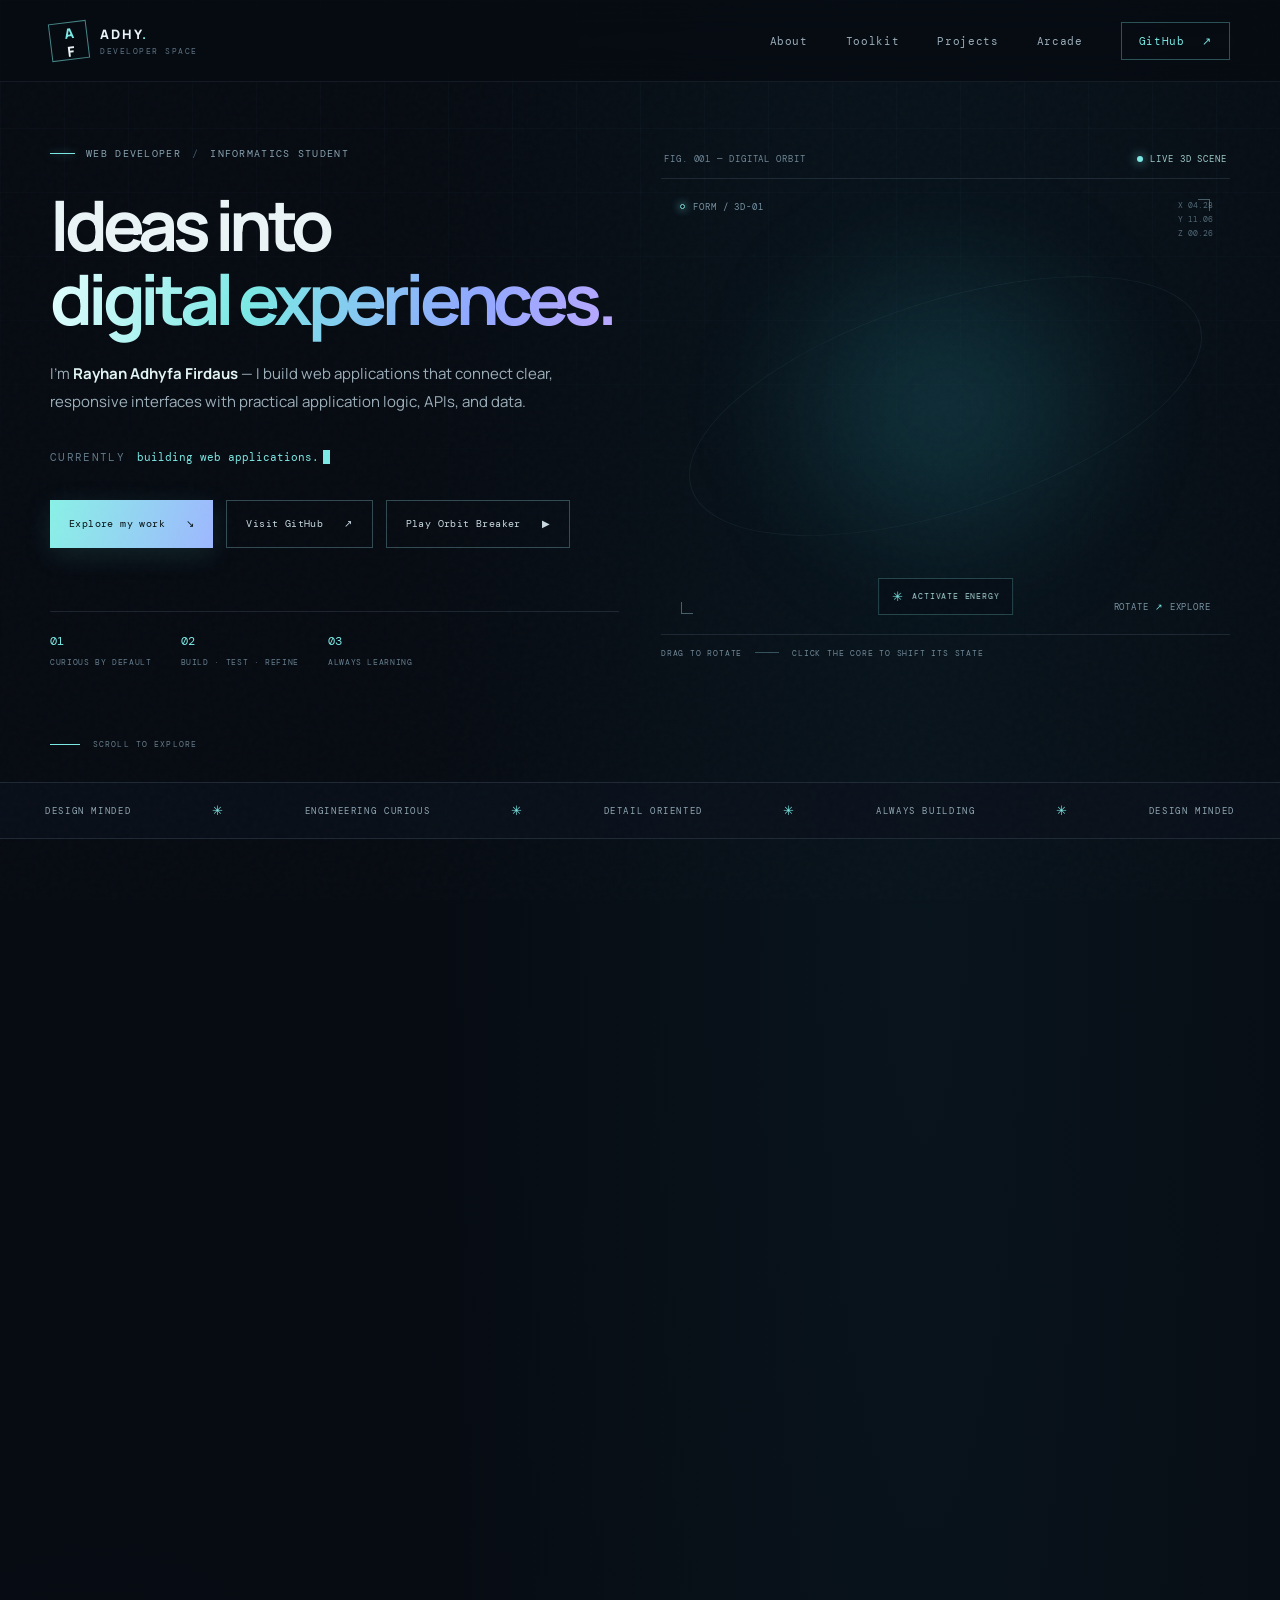
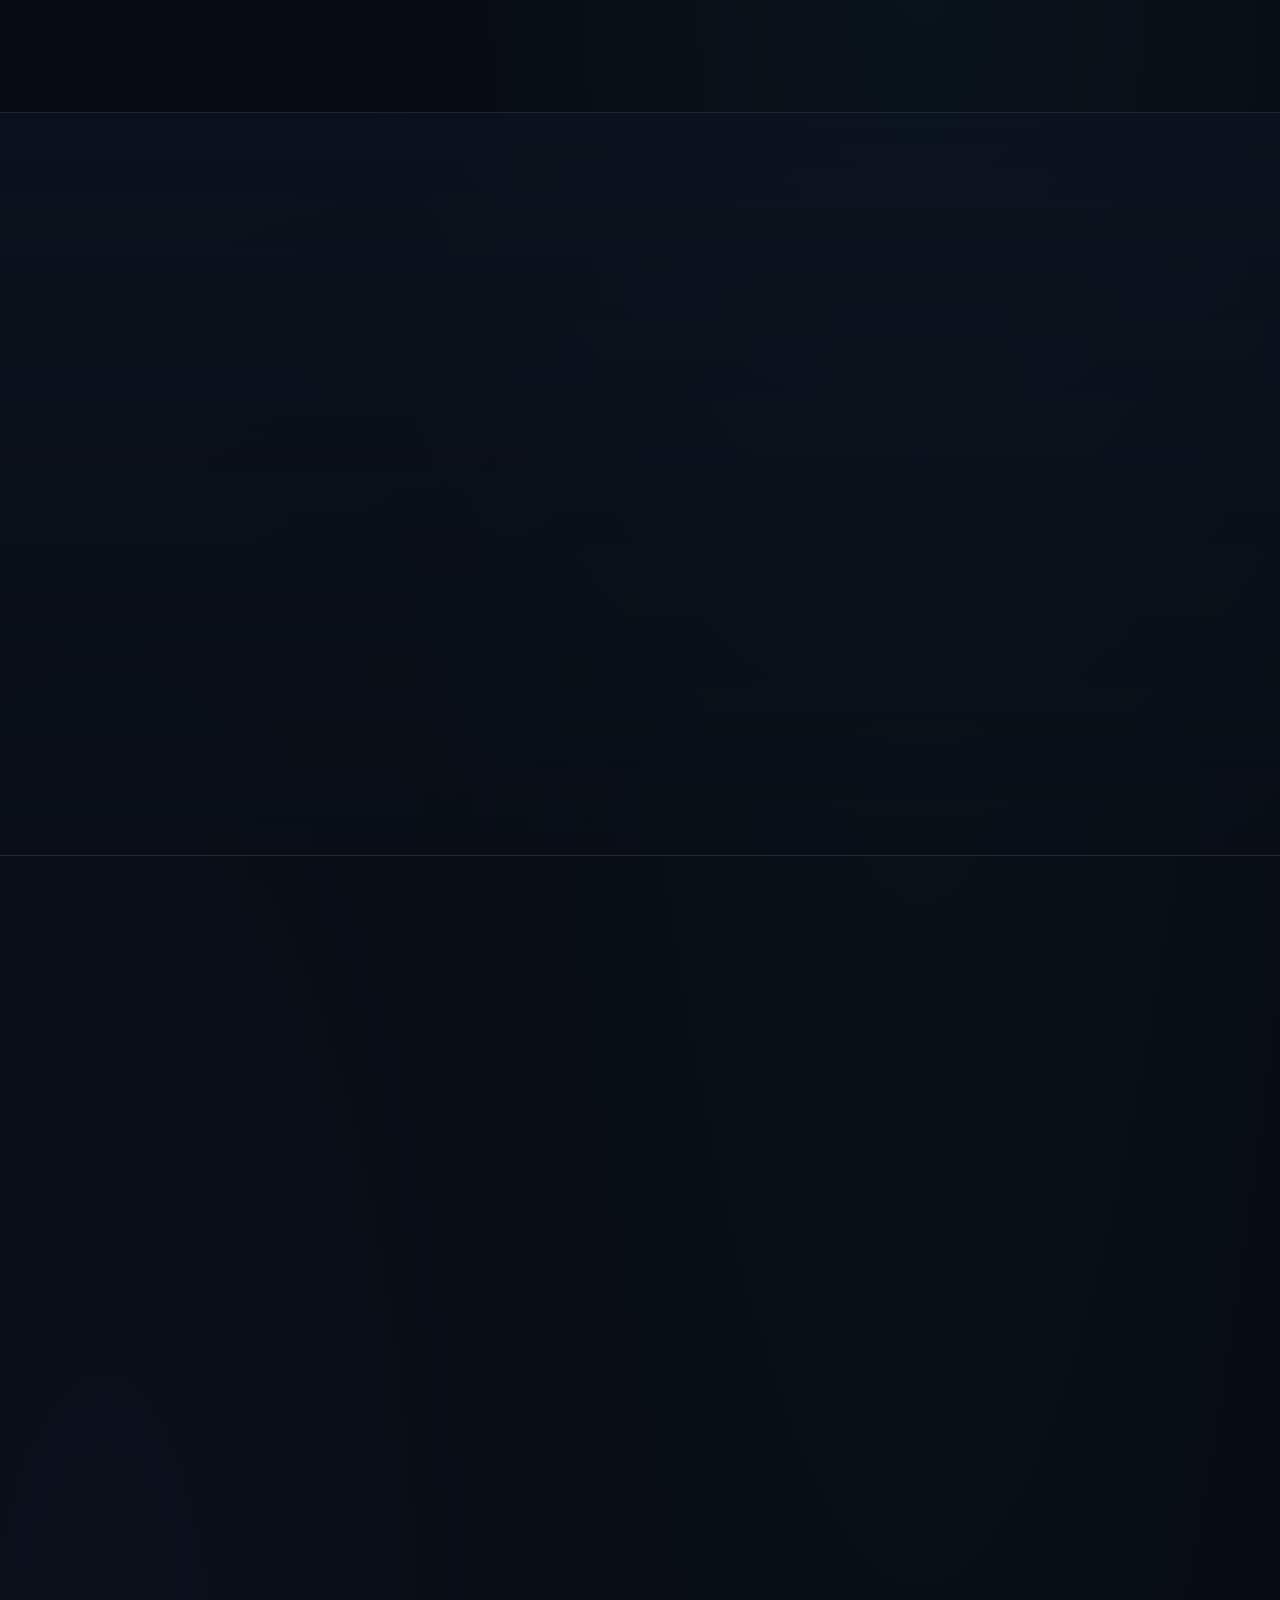
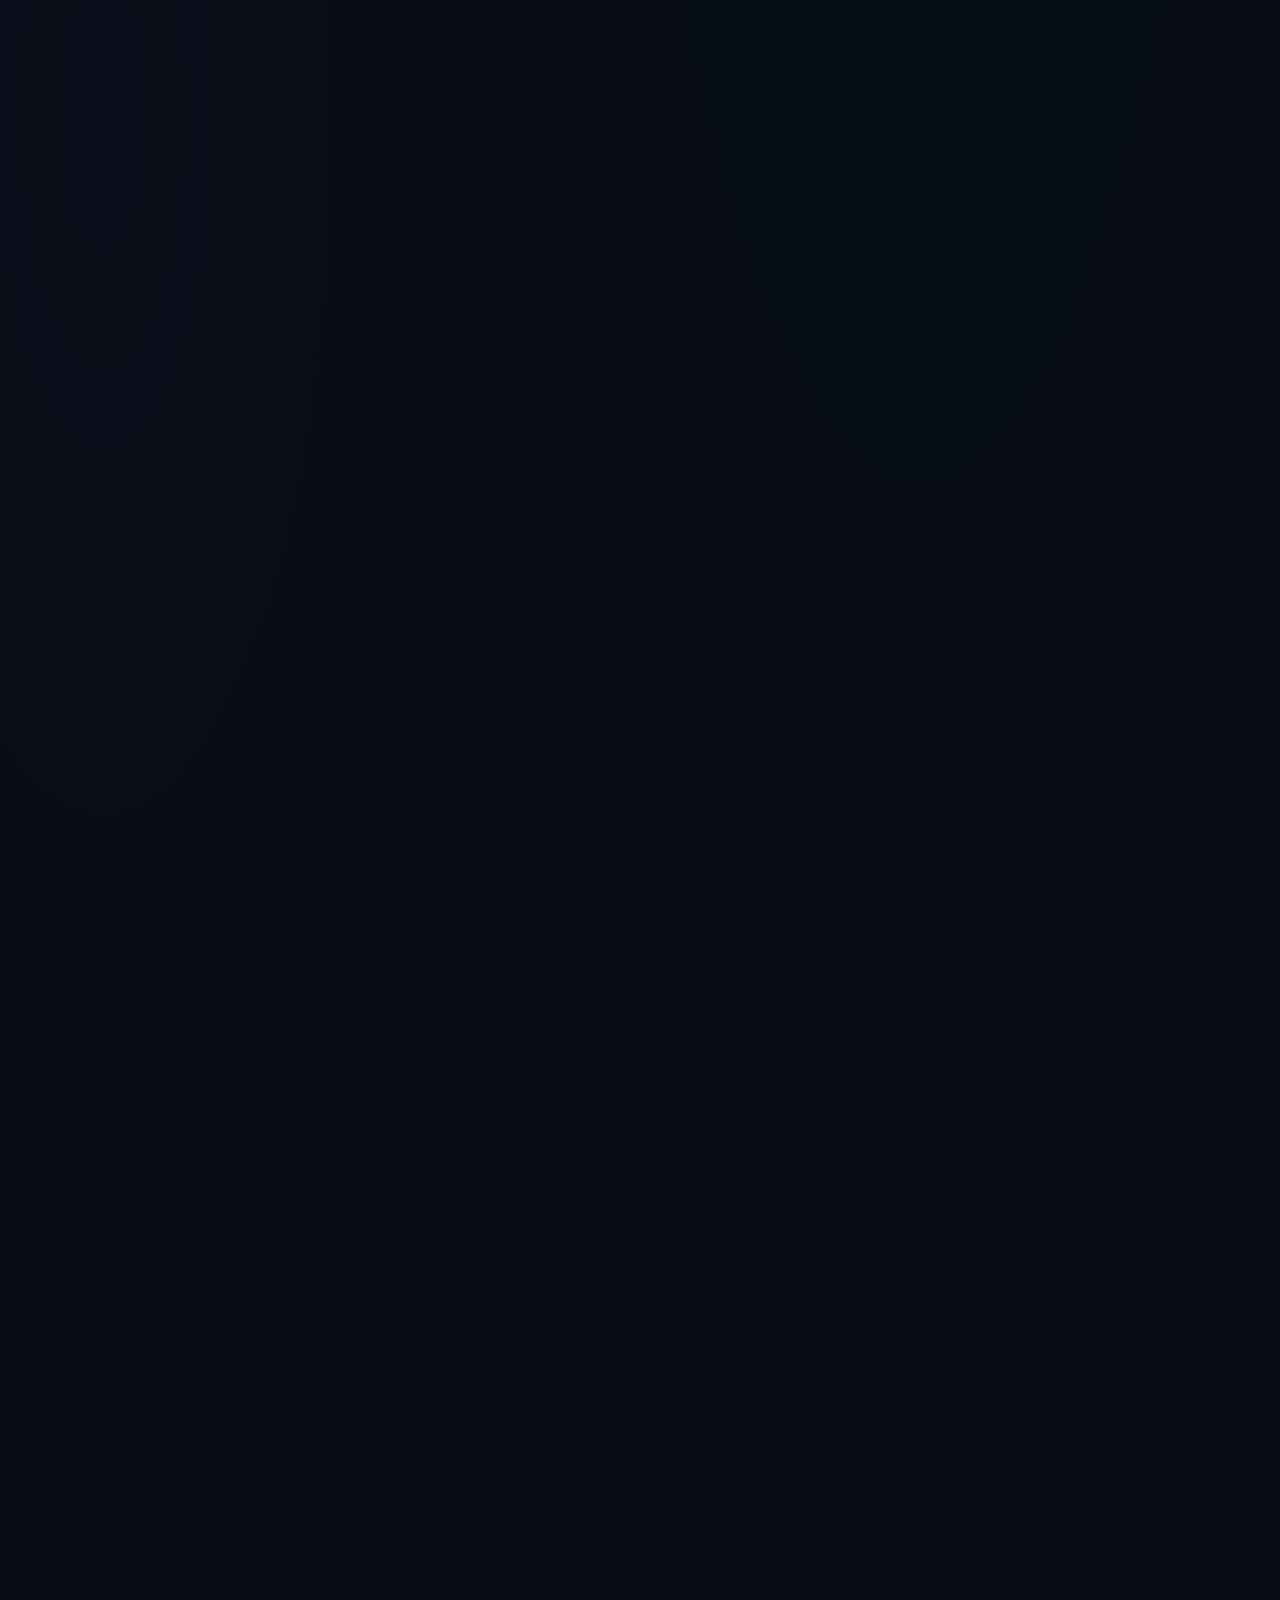
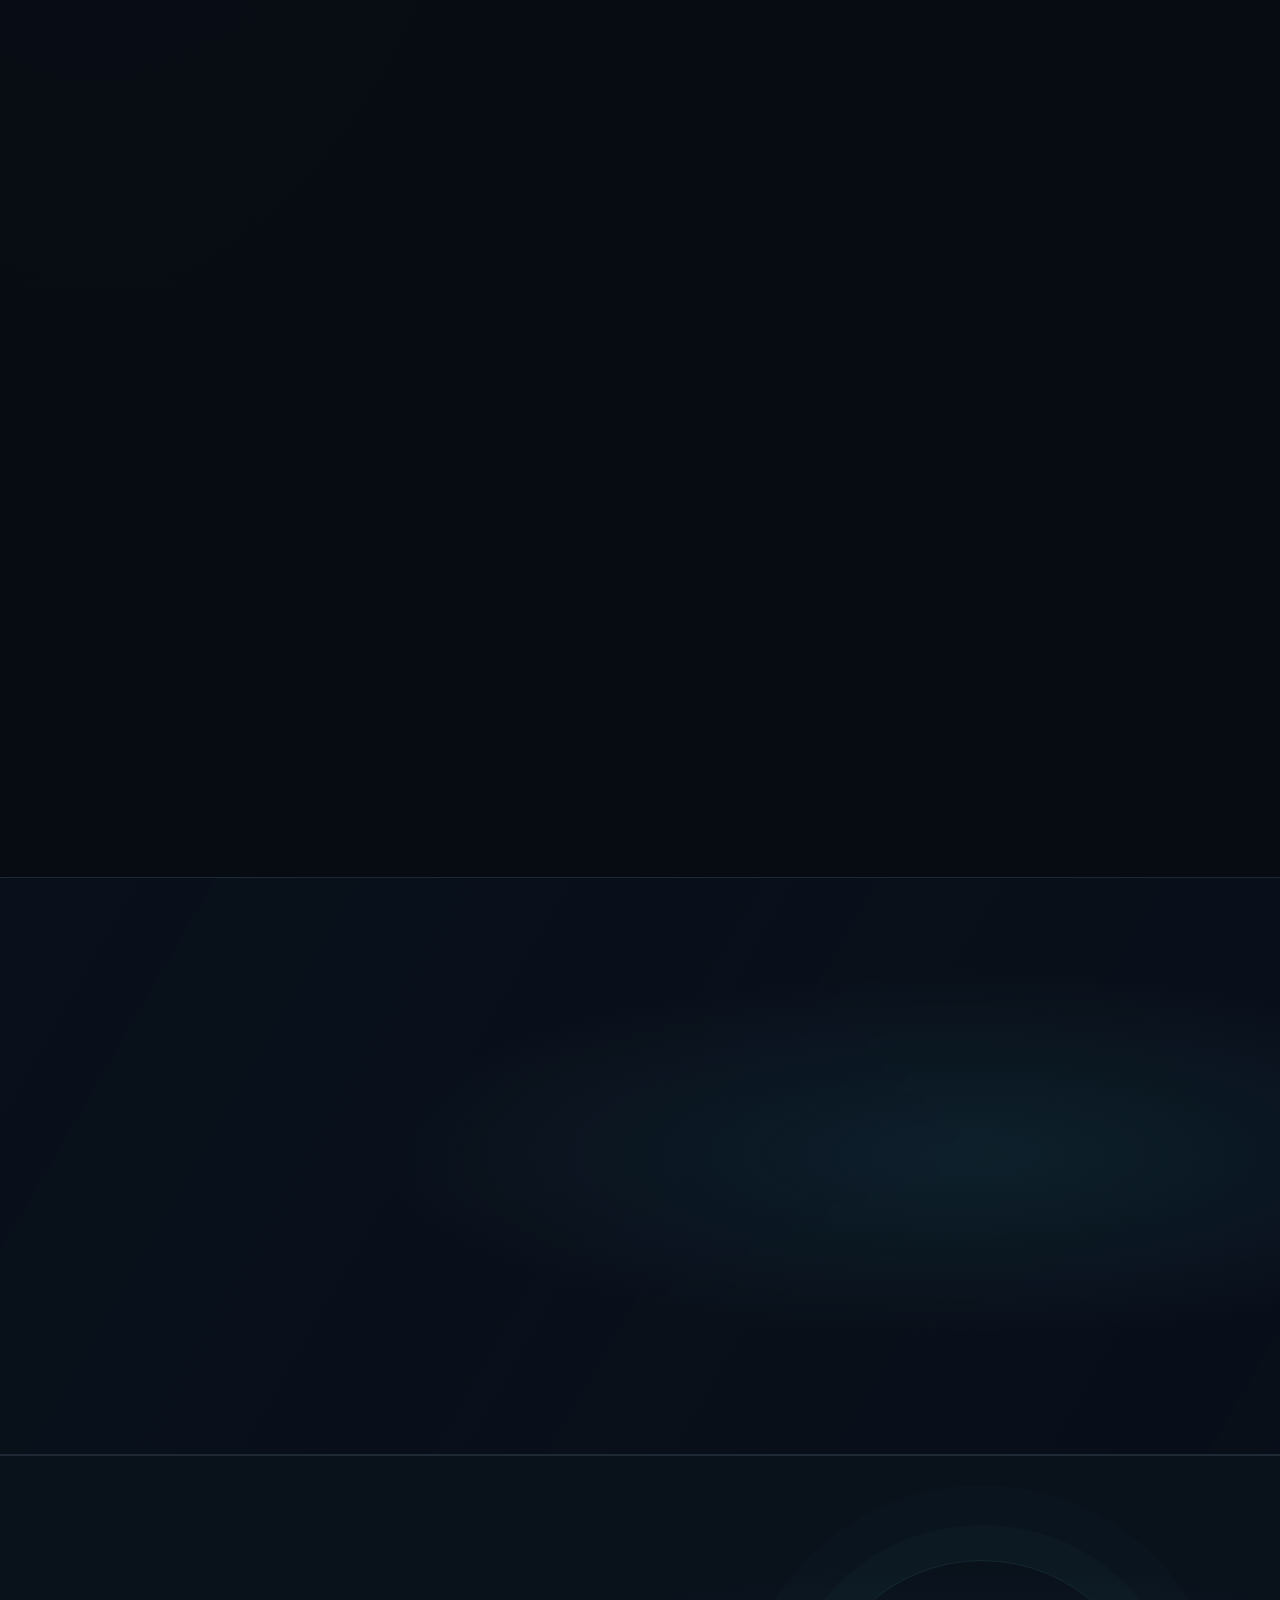
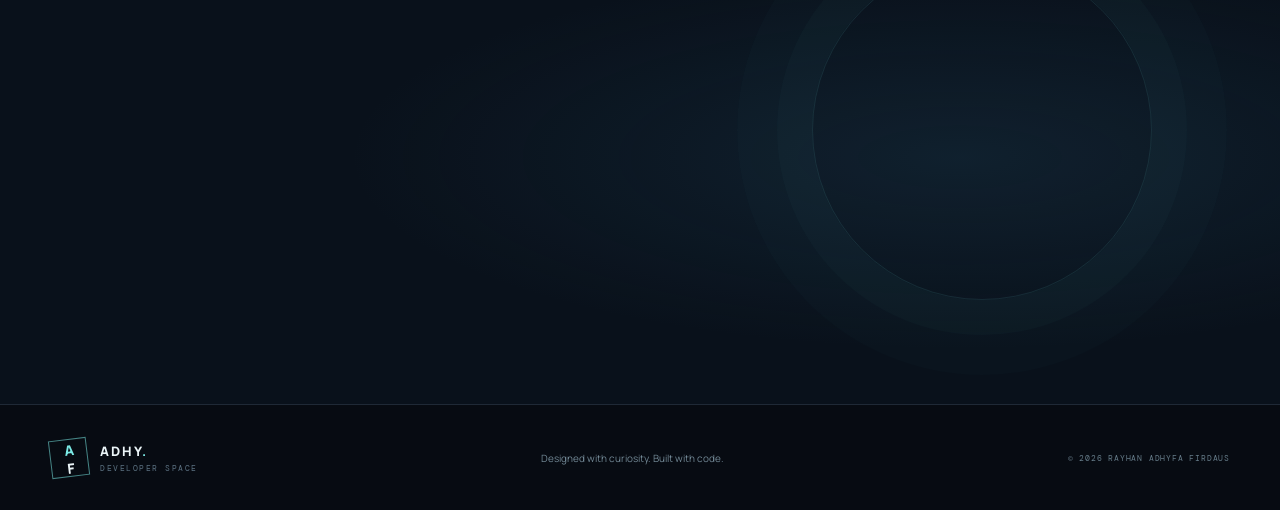
==== commit 027b9223: "portfolio: feature SensorKTP with live demo and source links" ====
--- a/portfolio/index.html
+++ b/portfolio/index.html
@@ -153,7 +153,8 @@
         <p class="section-subtitle">A few projects that reflect what I've been learning and building.</p>
       </div>
       <div class="project-grid">
-<article class="project-showcase project-showcase--featured reveal"><div class="project-preview"><img src="./assets/kuliatrack-dashboard.svg" alt="KuliaTrack academic dashboard preview" loading="lazy"><span class="preview-label">DASHBOARD DESIGN PREVIEW · SAMPLE DATA</span></div><div class="project-copy"><div class="project-topline"><span class="project-index">01 / PERSONAL PROJECT</span><span class="project-status">IN DEVELOPMENT</span></div><div class="project-type">ACADEMIC PRODUCTIVITY WORKSPACE</div><h3>KuliaTrack — Academic Productivity Workspace</h3><p>An offline-first academic workspace for organizing courses, assignments, materials, notes, schedules, and deadlines.</p><p class="project-detail">Includes Grid, List, and Kanban task views, interactive calendar, course-linked materials, statistics, data backup, and deadline alerts with browser notifications and synthesized audio.</p><div class="project-tags"><span>React 18</span><span>TypeScript</span><span>Node.js</span><span>Express</span><span>Tailwind CSS</span><span>SSE</span><span>Web Audio API</span></div><div class="project-links"><span class="project-private">SOURCE CODE · AVAILABLE ON REQUEST</span></div></div></article>
+<article class="project-showcase project-showcase--featured reveal"><div class="project-preview project-preview--sensorktp"><img src="./assets/sensorktp-preview.svg" alt="Browser-style preview of SensorKTP showing the Indonesian KTP privacy tool interface and image upload flow" loading="lazy"><span class="preview-label">BROWSER UI PREVIEW · SENSOR KTP</span></div><div class="project-copy"><div class="project-topline"><span class="project-index">01 / PRIVACY TOOL</span><span class="project-status">LIVE DEMO</span></div><div class="project-type">IDENTITY DOCUMENT PRIVACY &amp; IMAGE REDACTION</div><h3>SensorKTP — KTP Privacy &amp; Redaction Tool</h3><p>A browser-based privacy tool that helps people prepare safer copies of Indonesian identity cards before sharing them.</p><p class="project-detail">OCR-assisted detection helps locate a 16-digit NIK and address text. Face detection is attempted where the browser supports it. Review every suggested region, add manual redactions, choose solid black or blur, and export a purpose-and-date watermarked JPEG. Selected images are processed in the browser, not uploaded to an application server.</p><div class="project-tags"><span>React 18</span><span>TypeScript</span><span>Vite 7</span><span>Tailwind CSS</span><span>Tesseract.js</span><span>Canvas API</span></div><div class="project-links"><a href="https://nightfall5.github.io/sensorktp/" target="_blank" rel="noreferrer">Open live demo <span>↗</span></a><a href="https://github.com/Nightfall5/sensorktp" target="_blank" rel="noreferrer">View source <span>↗</span></a></div></div></article>
+<article class="project-showcase reveal"><div class="project-preview"><img src="./assets/kuliatrack-dashboard.svg" alt="KuliaTrack academic dashboard preview" loading="lazy"><span class="preview-label">DASHBOARD DESIGN PREVIEW · SAMPLE DATA</span></div><div class="project-copy"><div class="project-topline"><span class="project-index">02 / PERSONAL PROJECT</span><span class="project-status">IN DEVELOPMENT</span></div><div class="project-type">ACADEMIC PRODUCTIVITY WORKSPACE</div><h3>KuliaTrack — Academic Productivity Workspace</h3><p>An offline-first academic workspace for organizing courses, assignments, materials, notes, schedules, and deadlines.</p><p class="project-detail">Includes Grid, List, and Kanban task views, interactive calendar, course-linked materials, statistics, data backup, and deadline alerts with browser notifications and synthesized audio.</p><div class="project-tags"><span>React 18</span><span>TypeScript</span><span>Node.js</span><span>Express</span><span>Tailwind CSS</span><span>SSE</span><span>Web Audio API</span></div><div class="project-links"><span class="project-private">SOURCE CODE · AVAILABLE ON REQUEST</span></div></div></article>
 <article class="project-showcase reveal"><div class="project-preview minbak-preview-gallery">
   <img class="minbak-home-preview" src="./assets/minbak-dashboard.svg" alt="Source-aligned preview of the redesigned MINBAK TI public homepage with the cyan Talent Network hero" loading="lazy">
   <div class="minbak-admin-inset">
@@ -161,11 +162,11 @@
     <span class="minbak-inset-label">MANAGEMENT HUB</span>
   </div>
   <span class="preview-label minbak-preview-label">LATEST PUBLIC HOMEPAGE + MANAGEMENT HUB PREVIEWS</span>
-</div><div class="project-copy"><div class="project-topline"><span class="project-index">02 / ORGANIZATIONAL PROJECT</span><span class="project-status">REDESIGN IN PROGRESS</span></div><div class="project-type">TALENT &amp; COMPETITION MANAGEMENT</div><h3>MINBAK TI — Talent &amp; Competition Hub</h3><p>Platform for student interest mapping, competition information, participant registration, and achievement records.</p><p class="project-detail">Public website and internal Management Hub for student records, competition operations, registration review, assessment workflows, achievement verification, and audit logs. The latest redesign introduces a light Denty-inspired interface and a branching Talent Network visual on the homepage.</p><div class="project-tags"><span>PHP</span><span>Laravel 11</span><span>Blade</span><span>Tailwind CSS</span><span>Alpine.js</span></div><div class="project-links"><a href="https://github.com/Nightfall5/MinatBakat-TI" target="_blank" rel="noreferrer">View repository <span>↗</span></a><a href="https://github.com/Nightfall5/MinatBakat-TI/pull/1" target="_blank" rel="noreferrer">View redesign PR <span>↗</span></a></div></div></article>
-<article class="project-showcase reveal"><div class="project-preview"><img src="./assets/luxu-landing.svg" alt="LUXU premium fragrance landing page with charcoal and gold styling" loading="lazy"><span class="preview-label">SOURCE-BASED UI PREVIEW · CHARCOAL &amp; GOLD</span></div><div class="project-copy"><div class="project-topline"><span class="project-index">03 / TEAM PROJECT</span><span class="project-status">LANDING PAGE</span></div><div class="project-type">PREMIUM FRAGRANCE BRAND WEBSITE</div><h3>LUXU — Premium Fragrance Landing Page</h3><p>Premium fragrance landing page featuring the LUXU brand, fragrance collection, product highlights, testimonials, and contact sections.</p><p class="project-detail">I led the team and contributed to page structure, content layout, responsive interface, and interactive details. The original source uses charcoal with gold accents.</p><div class="project-tags"><span>HTML5</span><span>CSS3</span><span>JavaScript</span><span>Responsive Design</span></div><div class="project-links"><a href="https://github.com/Nightfall5/Landing-Page-Parfume" target="_blank" rel="noreferrer">View repository <span>↗</span></a></div></div></article>
-<article class="project-showcase reveal"><div class="project-preview"><img src="./assets/tokokita-marketplace.svg" alt="TokoKita technology marketplace with laptop, monitor and keyboard products" loading="lazy"><span class="preview-label">SOURCE-BASED UI PREVIEW · TECH STORE</span></div><div class="project-copy"><div class="project-topline"><span class="project-index">04 / FRONTEND PROTOTYPE</span><span class="project-status">MARKETPLACE</span></div><div class="project-type">TECHNOLOGY PRODUCT MARKETPLACE</div><h3>TokoKita — Technology Marketplace Prototype</h3><p>React storefront for browsing technology products, including laptops, monitors, keyboards, and accessories.</p><p class="project-detail">Source implements Home, Products, Categories, and About pages, product filtering, cart drawer, wishlist, comparison controls, and Supabase service integration. The app UI identifies the store as TokoKita.</p><div class="project-tags"><span>React 18</span><span>TypeScript</span><span>Vite</span><span>Tailwind CSS</span><span>Supabase</span></div><div class="project-links"><a href="https://github.com/Nightfall5/Luxu_Parfume_Market-Place" target="_blank" rel="noreferrer">View repository <span>↗</span></a></div></div></article>
-<article class="project-showcase reveal"><div class="project-preview project-preview--cover"><img src="./assets/ecommerce-cover.svg" alt="Neutral E-Commerce Website project cover, not a screenshot of the live site" loading="lazy"><span class="preview-label">PROJECT COVER · LIVE DEMO</span></div><div class="project-copy"><div class="project-topline"><span class="project-index">05 / FRONTEND PROJECT</span><span class="project-status">LIVE DEMO</span></div><div class="project-type">RESPONSIVE E-COMMERCE WEBSITE</div><h3>E-Commerce Website</h3><p>Simple e-commerce website built with React.js and Tailwind CSS, focused on product browsing, navigation, and a shopping-cart interface.</p><p class="project-detail">Live demo is linked below. This cover is not presented as a screenshot because the deployed page could not be retrieved for visual verification.</p><div class="project-tags"><span>React.js</span><span>Tailwind CSS</span><span>Responsive UI</span></div><div class="project-links"><a href="https://e-commerce-websitesederhana.netlify.app/" target="_blank" rel="noreferrer">Open live demo <span>↗</span></a></div></div></article>
-<article class="project-showcase reveal"><div class="project-preview project-preview--pbp"><img class="project-pbp-desktop" src="./assets/pbp-login-desktop.png" alt="Original desktop screenshot of PBP login interface" loading="lazy"><img class="project-pbp-mobile" src="./assets/pbp-login-mobile.png" alt="Original mobile screenshot of PBP login interface" loading="lazy"><span class="preview-label">ORIGINAL REPOSITORY SCREENSHOTS · DESKTOP + MOBILE</span></div><div class="project-copy"><div class="project-topline"><span class="project-index">06 / ACADEMIC PROJECT</span><span class="project-status">COMPLETED</span></div><div class="project-type">RESPONSIVE INTERFACE DEVELOPMENT</div><h3>PBP — Neo-Brutalist Login Interface</h3><p>Student login-page implementation using a Neo-Brutalist visual approach, with a focus on form clarity, validation, and responsive behavior.</p><p class="project-detail">Includes NIM/email and password validation, password visibility control, and separate desktop/mobile layouts. Google and GitHub SSO buttons are visual mockups, not connected authentication.</p><div class="project-tags"><span>HTML5</span><span>CSS3</span><span>JavaScript</span><span>Tailwind CSS</span></div><div class="project-links"><a href="https://github.com/Nightfall5/pbp-240511056" target="_blank" rel="noreferrer">View repository <span>↗</span></a></div></div></article>
+</div><div class="project-copy"><div class="project-topline"><span class="project-index">03 / ORGANIZATIONAL PROJECT</span><span class="project-status">REDESIGN IN PROGRESS</span></div><div class="project-type">TALENT &amp; COMPETITION MANAGEMENT</div><h3>MINBAK TI — Talent &amp; Competition Hub</h3><p>Platform for student interest mapping, competition information, participant registration, and achievement records.</p><p class="project-detail">Public website and internal Management Hub for student records, competition operations, registration review, assessment workflows, achievement verification, and audit logs. The latest redesign introduces a light Denty-inspired interface and a branching Talent Network visual on the homepage.</p><div class="project-tags"><span>PHP</span><span>Laravel 11</span><span>Blade</span><span>Tailwind CSS</span><span>Alpine.js</span></div><div class="project-links"><a href="https://github.com/Nightfall5/MinatBakat-TI" target="_blank" rel="noreferrer">View repository <span>↗</span></a><a href="https://github.com/Nightfall5/MinatBakat-TI/pull/1" target="_blank" rel="noreferrer">View redesign PR <span>↗</span></a></div></div></article>
+<article class="project-showcase reveal"><div class="project-preview"><img src="./assets/luxu-landing.svg" alt="LUXU premium fragrance landing page with charcoal and gold styling" loading="lazy"><span class="preview-label">SOURCE-BASED UI PREVIEW · CHARCOAL &amp; GOLD</span></div><div class="project-copy"><div class="project-topline"><span class="project-index">04 / TEAM PROJECT</span><span class="project-status">LANDING PAGE</span></div><div class="project-type">PREMIUM FRAGRANCE BRAND WEBSITE</div><h3>LUXU — Premium Fragrance Landing Page</h3><p>Premium fragrance landing page featuring the LUXU brand, fragrance collection, product highlights, testimonials, and contact sections.</p><p class="project-detail">I led the team and contributed to page structure, content layout, responsive interface, and interactive details. The original source uses charcoal with gold accents.</p><div class="project-tags"><span>HTML5</span><span>CSS3</span><span>JavaScript</span><span>Responsive Design</span></div><div class="project-links"><a href="https://github.com/Nightfall5/Landing-Page-Parfume" target="_blank" rel="noreferrer">View repository <span>↗</span></a></div></div></article>
+<article class="project-showcase reveal"><div class="project-preview"><img src="./assets/tokokita-marketplace.svg" alt="TokoKita technology marketplace with laptop, monitor and keyboard products" loading="lazy"><span class="preview-label">SOURCE-BASED UI PREVIEW · TECH STORE</span></div><div class="project-copy"><div class="project-topline"><span class="project-index">05 / FRONTEND PROTOTYPE</span><span class="project-status">MARKETPLACE</span></div><div class="project-type">TECHNOLOGY PRODUCT MARKETPLACE</div><h3>TokoKita — Technology Marketplace Prototype</h3><p>React storefront for browsing technology products, including laptops, monitors, keyboards, and accessories.</p><p class="project-detail">Source implements Home, Products, Categories, and About pages, product filtering, cart drawer, wishlist, comparison controls, and Supabase service integration. The app UI identifies the store as TokoKita.</p><div class="project-tags"><span>React 18</span><span>TypeScript</span><span>Vite</span><span>Tailwind CSS</span><span>Supabase</span></div><div class="project-links"><a href="https://github.com/Nightfall5/Luxu_Parfume_Market-Place" target="_blank" rel="noreferrer">View repository <span>↗</span></a></div></div></article>
+<article class="project-showcase reveal"><div class="project-preview project-preview--cover"><img src="./assets/ecommerce-cover.svg" alt="Neutral E-Commerce Website project cover, not a screenshot of the live site" loading="lazy"><span class="preview-label">PROJECT COVER · LIVE DEMO</span></div><div class="project-copy"><div class="project-topline"><span class="project-index">06 / FRONTEND PROJECT</span><span class="project-status">LIVE DEMO</span></div><div class="project-type">RESPONSIVE E-COMMERCE WEBSITE</div><h3>E-Commerce Website</h3><p>Simple e-commerce website built with React.js and Tailwind CSS, focused on product browsing, navigation, and a shopping-cart interface.</p><p class="project-detail">Live demo is linked below. This cover is not presented as a screenshot because the deployed page could not be retrieved for visual verification.</p><div class="project-tags"><span>React.js</span><span>Tailwind CSS</span><span>Responsive UI</span></div><div class="project-links"><a href="https://e-commerce-websitesederhana.netlify.app/" target="_blank" rel="noreferrer">Open live demo <span>↗</span></a></div></div></article>
+<article class="project-showcase reveal"><div class="project-preview project-preview--pbp"><img class="project-pbp-desktop" src="./assets/pbp-login-desktop.png" alt="Original desktop screenshot of PBP login interface" loading="lazy"><img class="project-pbp-mobile" src="./assets/pbp-login-mobile.png" alt="Original mobile screenshot of PBP login interface" loading="lazy"><span class="preview-label">ORIGINAL REPOSITORY SCREENSHOTS · DESKTOP + MOBILE</span></div><div class="project-copy"><div class="project-topline"><span class="project-index">07 / ACADEMIC PROJECT</span><span class="project-status">COMPLETED</span></div><div class="project-type">RESPONSIVE INTERFACE DEVELOPMENT</div><h3>PBP — Neo-Brutalist Login Interface</h3><p>Student login-page implementation using a Neo-Brutalist visual approach, with a focus on form clarity, validation, and responsive behavior.</p><p class="project-detail">Includes NIM/email and password validation, password visibility control, and separate desktop/mobile layouts. Google and GitHub SSO buttons are visual mockups, not connected authentication.</p><div class="project-tags"><span>HTML5</span><span>CSS3</span><span>JavaScript</span><span>Tailwind CSS</span></div><div class="project-links"><a href="https://github.com/Nightfall5/pbp-240511056" target="_blank" rel="noreferrer">View repository <span>↗</span></a></div></div></article>
 </div>
     </section>
 
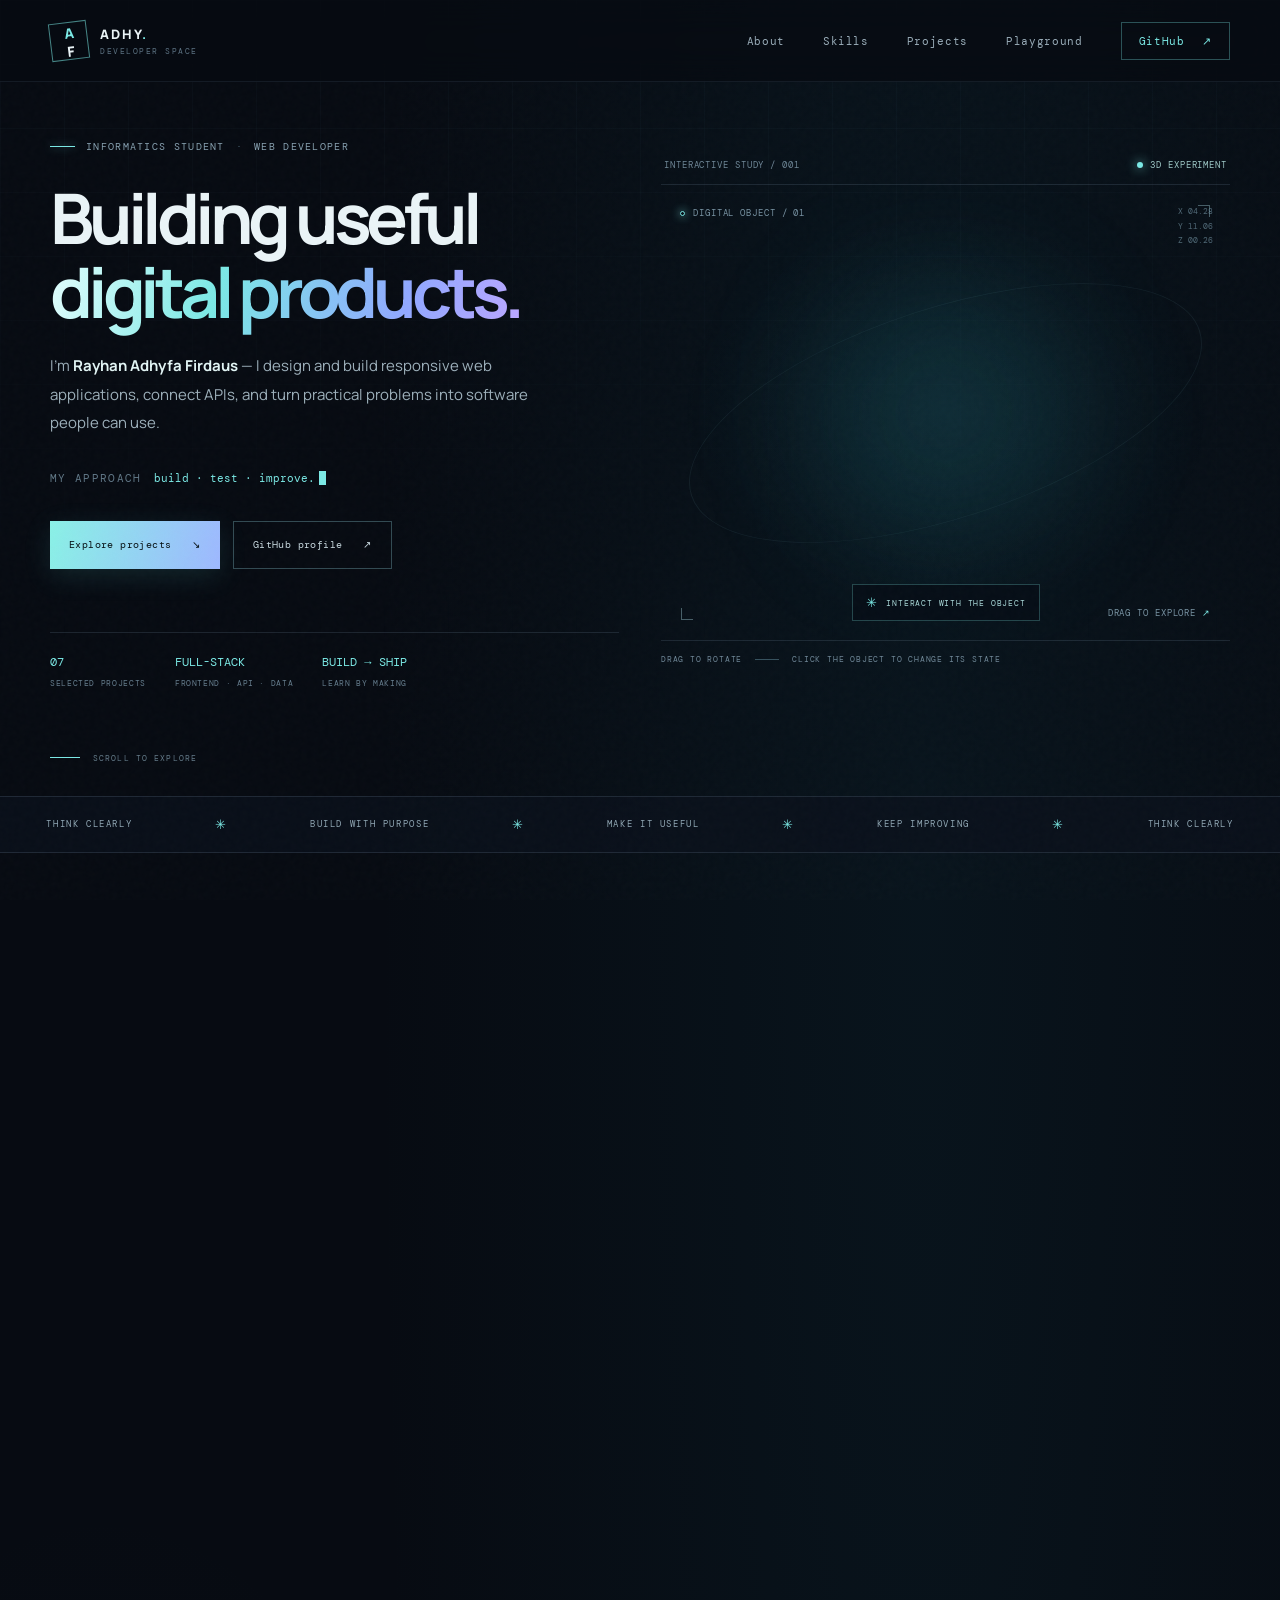
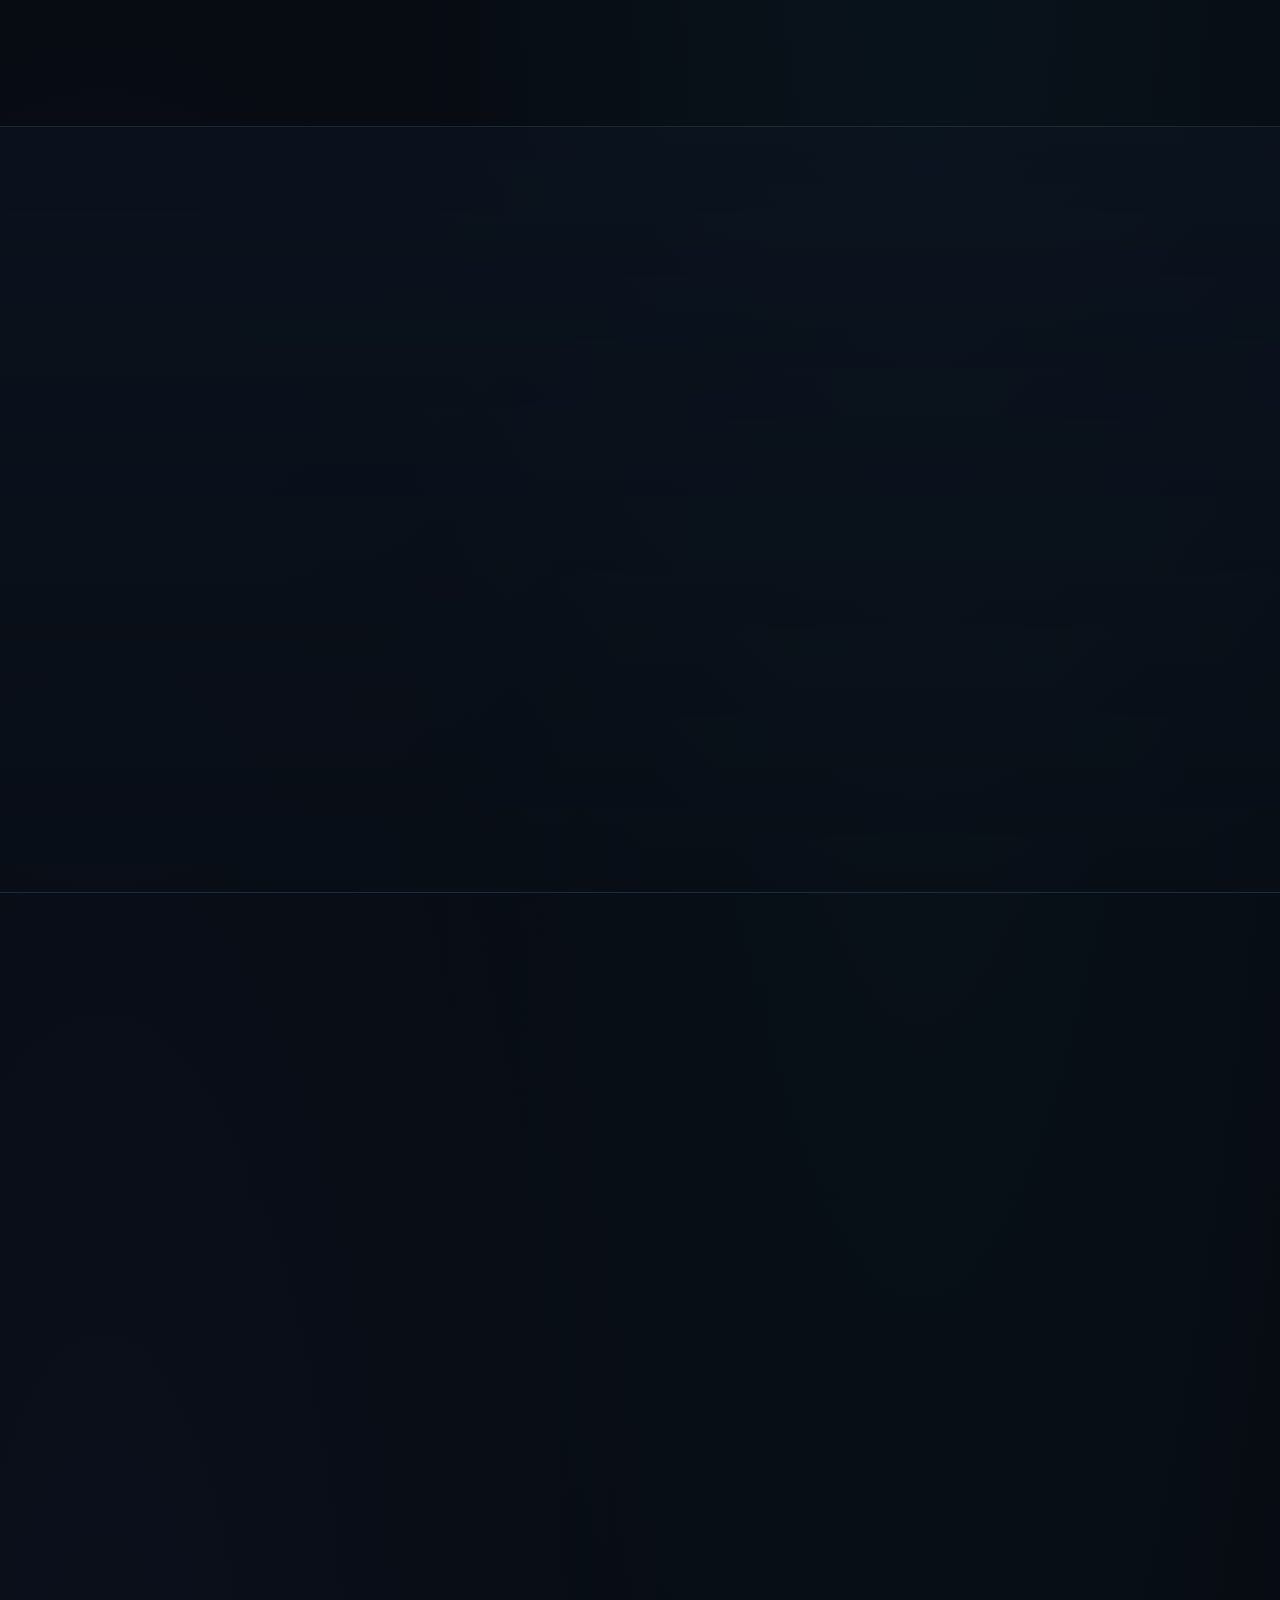
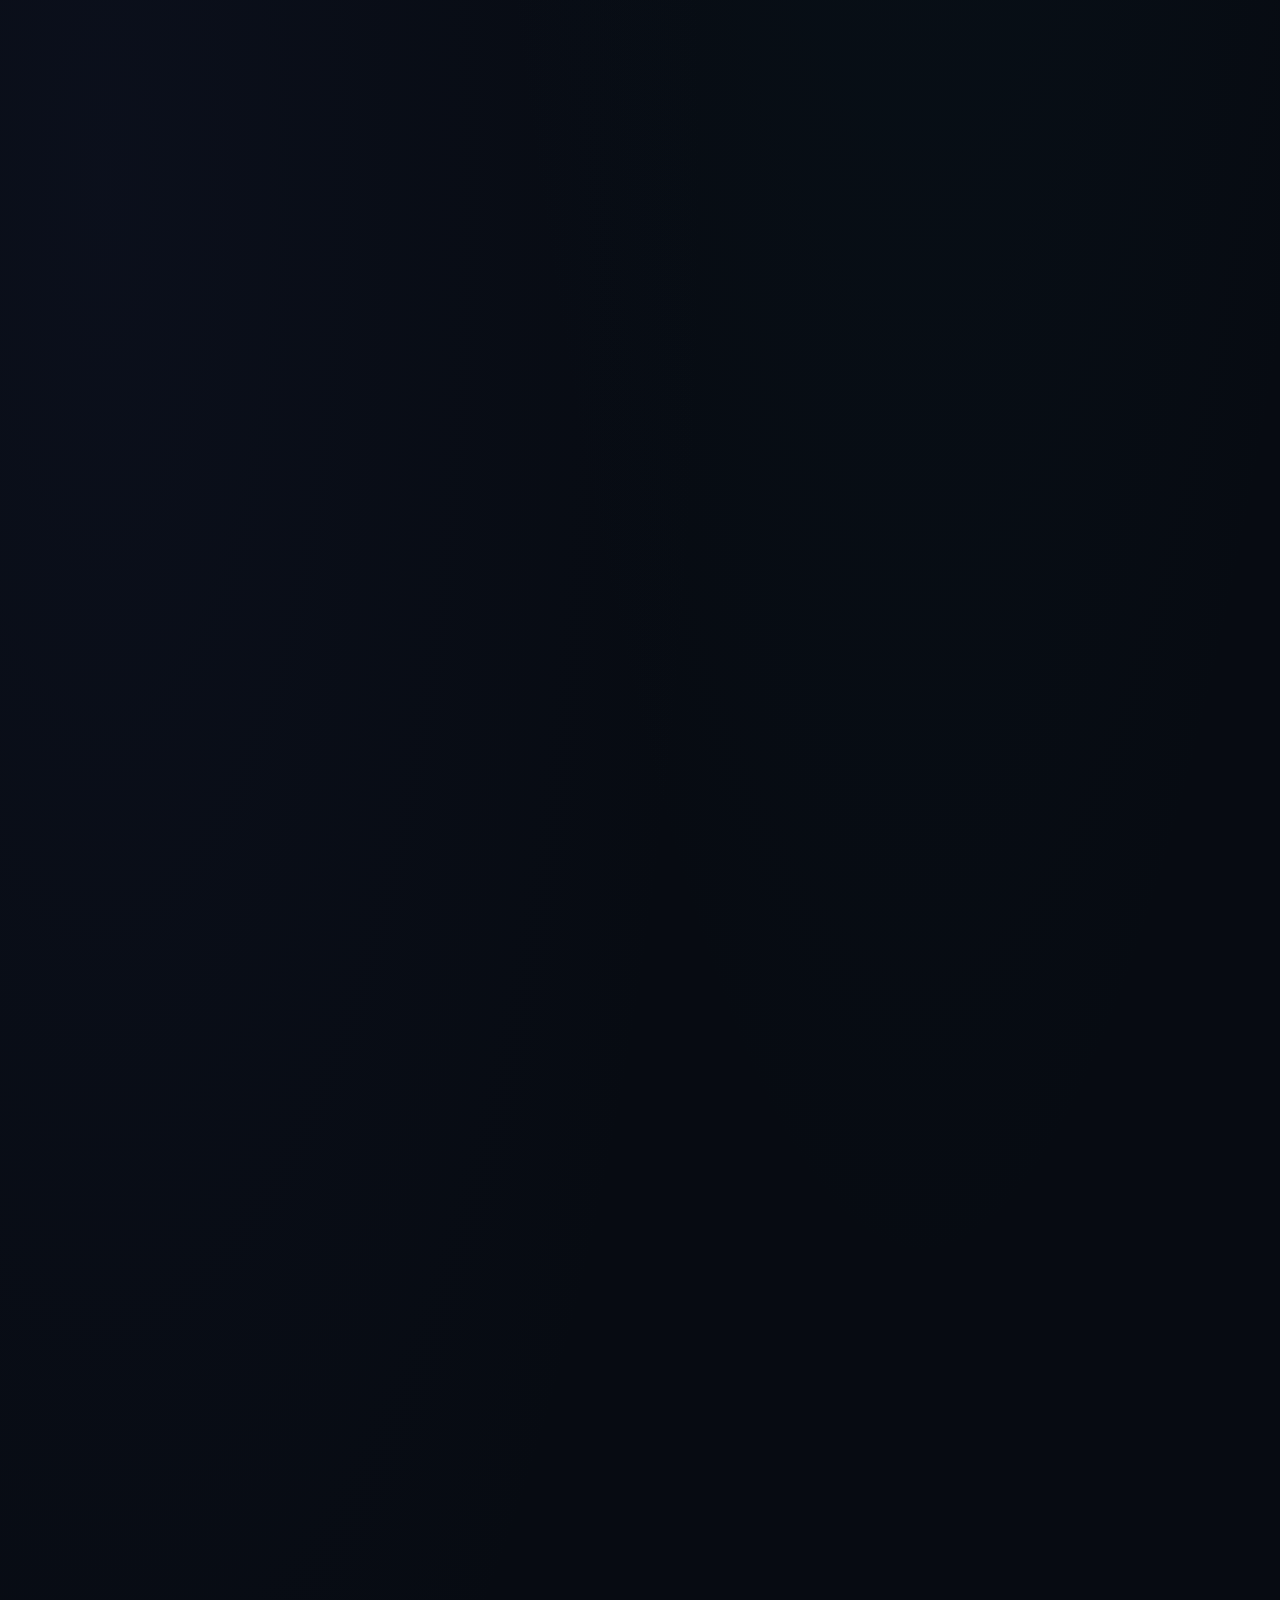
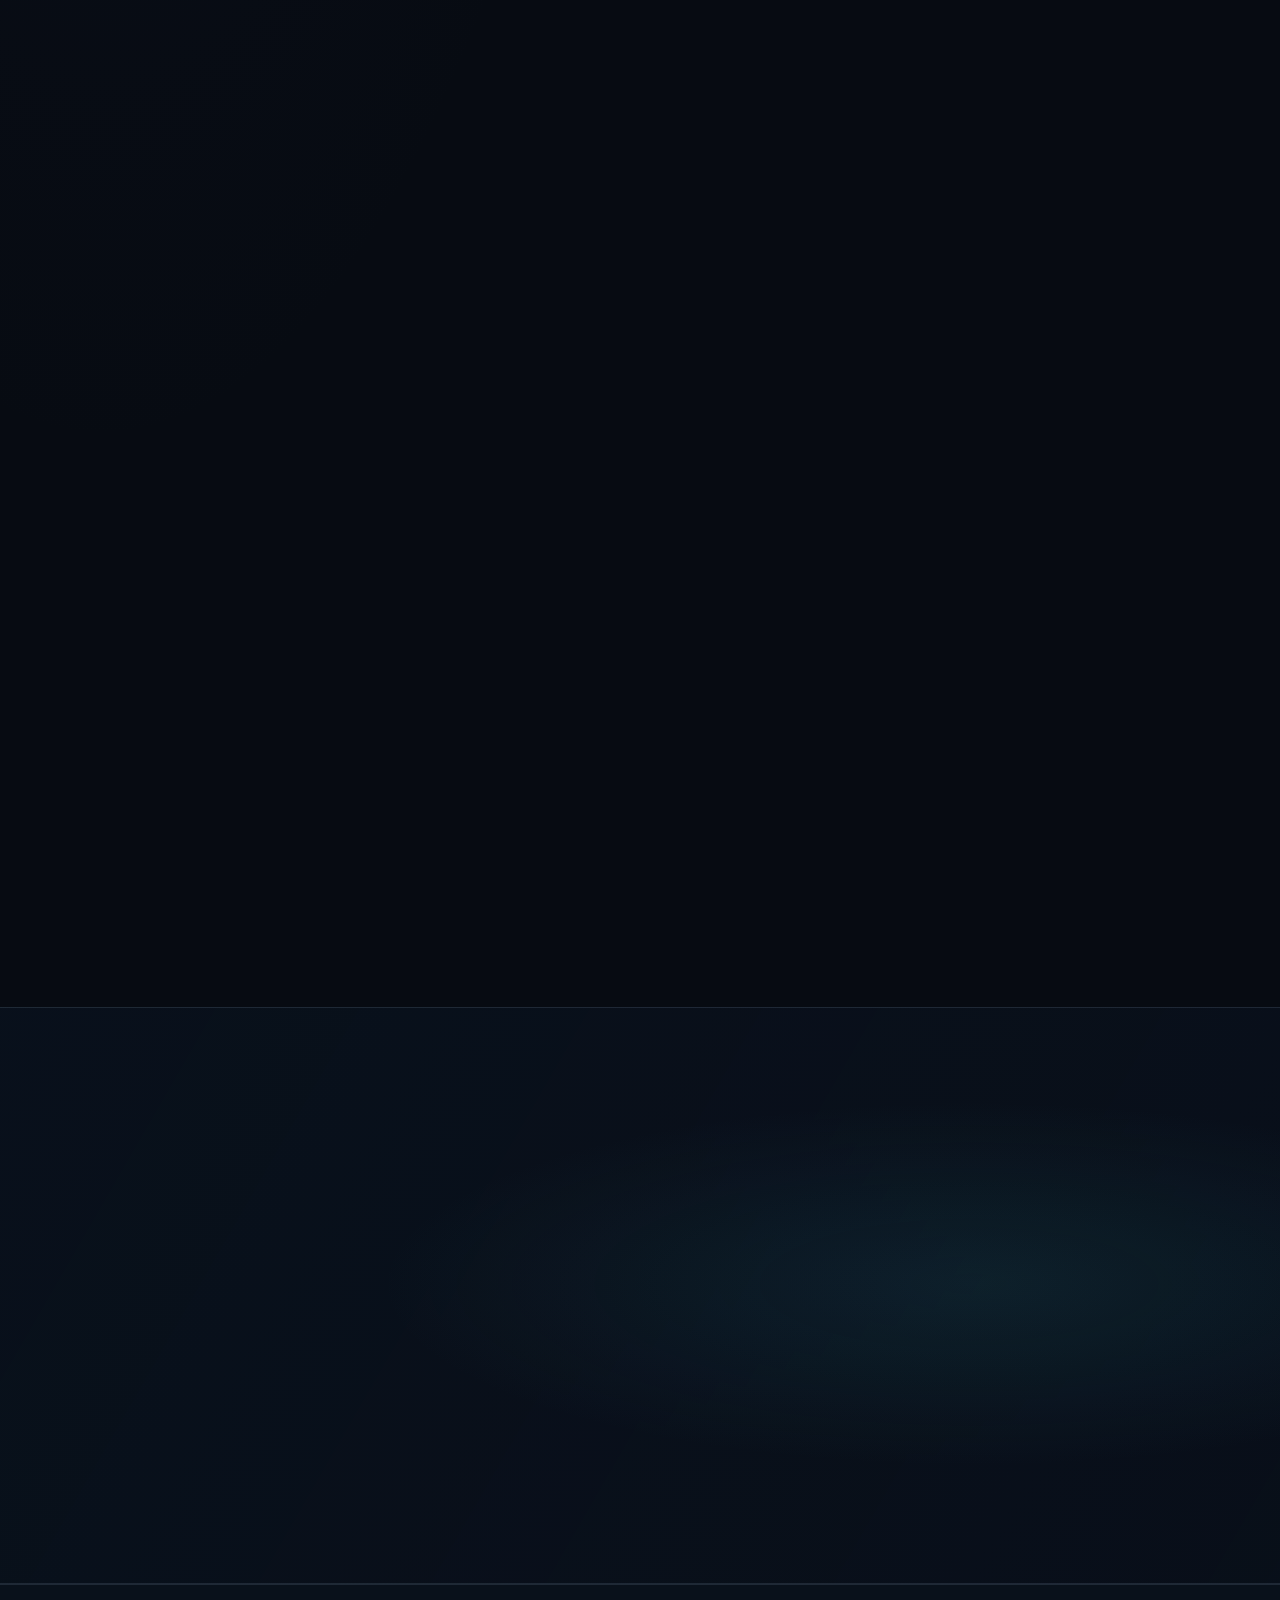
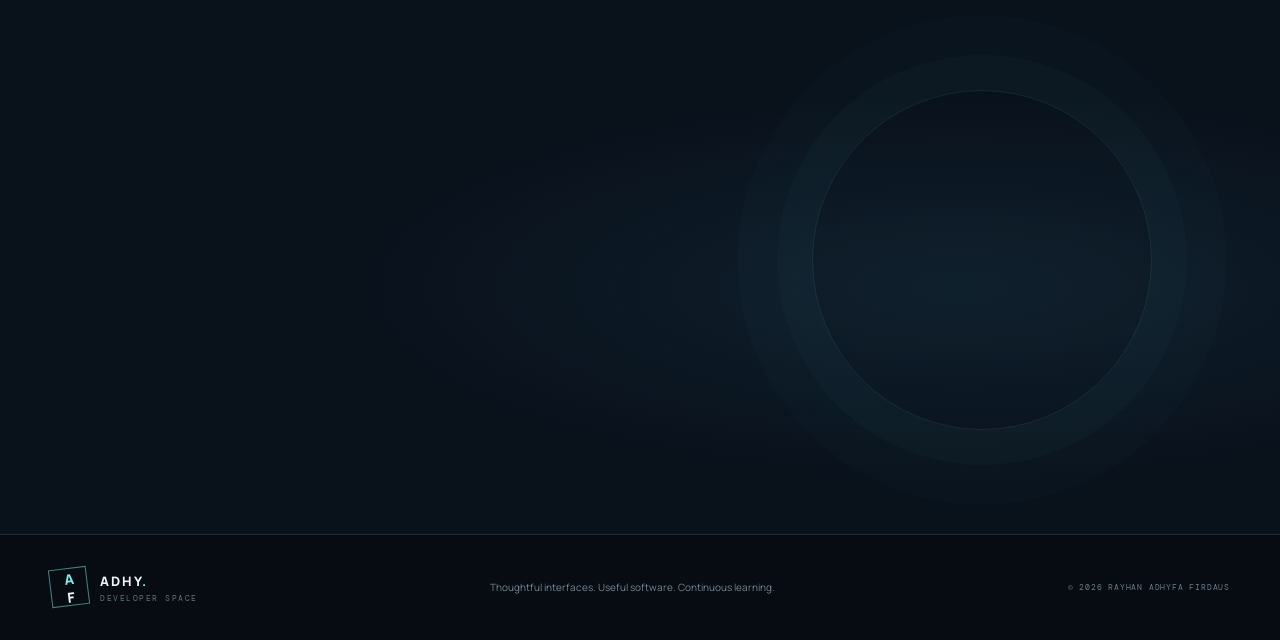
==== commit 5aeaba15: "design: refresh portfolio content and visual hierarchy" ====
--- a/portfolio/index.html
+++ b/portfolio/index.html
@@ -3,12 +3,12 @@
 <head>
   <meta charset="utf-8">
   <meta name="viewport" content="width=device-width, initial-scale=1">
-  <meta name="theme-color" content="#070b12">
-  <meta name="description" content="Portfolio of Rayhan Adhyfa Firdaus — Web Developer building responsive interfaces, practical web applications, and integrated systems.">
+  <meta name="theme-color" content="#F7F9FC">
+  <meta name="description" content="Rayhan Adhyfa Firdaus — Web developer and informatics student building responsive web applications, useful products, and integrated systems. Explore selected work, skills, and experiments.">
   <meta property="og:title" content="Rayhan Adhyfa Firdaus — Web Developer">
-  <meta property="og:description" content="Selected web applications, engineering tools, and interactive experiments by Rayhan Adhyfa Firdaus.">
+  <meta property="og:description" content="Selected web applications, practical engineering projects, and interactive experiments by Rayhan Adhyfa Firdaus.">
   <meta property="og:type" content="website">
-  <title>Rayhan Adhyfa Firdaus — Web Developer</title>
+  <title>Adhy — Web Developer &amp; Informatics Student</title>
   <link rel="icon" type="image/svg+xml" href="./favicon.svg">
   <link rel="preconnect" href="https://fonts.googleapis.com">
   <link rel="preconnect" href="https://fonts.gstatic.com" crossorigin>
@@ -38,9 +38,9 @@
     </button>
     <nav class="main-nav" id="main-nav" aria-label="Main navigation">
       <a href="#about">About</a>
-      <a href="#toolkit">Toolkit</a>
+      <a href="#toolkit">Skills</a>
       <a href="#projects">Projects</a>
-      <a href="#arcade">Arcade</a>
+      <a href="#arcade">Playground</a>
       <a class="nav-cta" href="https://github.com/Nightfall5" target="_blank" rel="noreferrer">GitHub <span aria-hidden="true">↗</span></a>
     </nav>
   </header>
@@ -48,54 +48,53 @@
   <main id="top">
     <section class="hero section-shell">
       <div class="hero-copy">
-        <div class="eyebrow"><span class="eyebrow-line"></span> WEB DEVELOPER <span class="eyebrow-separator">/</span> INFORMATICS STUDENT</div>
-        <h1>Ideas into<br><span class="gradient-text">digital experiences.</span></h1>
-        <p class="hero-lead">I'm <strong>Rayhan Adhyfa Firdaus</strong> — I build web applications that connect clear, responsive interfaces with practical application logic, APIs, and data.</p>
-        <div class="typing-line"><span class="typing-prefix">CURRENTLY</span><span id="typed-text">building web applications.</span><span class="typing-caret" aria-hidden="true"></span></div>
+        <div class="eyebrow"><span class="eyebrow-line"></span> INFORMATICS STUDENT <span class="eyebrow-separator">·</span> WEB DEVELOPER</div>
+        <h1>Building useful<br><span class="gradient-text">digital products.</span></h1>
+        <p class="hero-lead">I'm <strong>Rayhan Adhyfa Firdaus</strong> — I design and build responsive web applications, connect APIs, and turn practical problems into software people can use.</p>
+        <div class="typing-line"><span class="typing-prefix">MY APPROACH</span><span id="typed-text">build · test · improve.</span><span class="typing-caret" aria-hidden="true"></span></div>
         <div class="hero-actions">
-          <a class="button button-primary" href="#projects">Explore my work <span aria-hidden="true">↘</span></a>
-          <a class="button button-quiet" href="https://github.com/Nightfall5" target="_blank" rel="noreferrer">Visit GitHub <span aria-hidden="true">↗</span></a>
-          <a class="button button-quiet" href="./arcade/">Play Orbit Breaker <span aria-hidden="true">▶</span></a>
+          <a class="button button-primary" href="#projects">Explore projects <span aria-hidden="true">↘</span></a>
+          <a class="button button-quiet" href="https://github.com/Nightfall5" target="_blank" rel="noreferrer">GitHub profile <span aria-hidden="true">↗</span></a>
         </div>
         <div class="hero-meta">
-          <div><span class="meta-value">01</span><span class="meta-label">CURIOUS BY DEFAULT</span></div>
-          <div><span class="meta-value">02</span><span class="meta-label">BUILD · TEST · REFINE</span></div>
-          <div><span class="meta-value">03</span><span class="meta-label">ALWAYS LEARNING</span></div>
+          <div><span class="meta-value">07</span><span class="meta-label">SELECTED PROJECTS</span></div>
+          <div><span class="meta-value">FULL-STACK</span><span class="meta-label">FRONTEND · API · DATA</span></div>
+          <div><span class="meta-value">BUILD → SHIP</span><span class="meta-label">LEARN BY MAKING</span></div>
         </div>
       </div>
 
       <div class="hero-visual">
-        <div class="visual-topline"><span>FIG. 001 — DIGITAL ORBIT</span><span class="live-indicator"><i></i> LIVE 3D SCENE</span></div>
+        <div class="visual-topline"><span>INTERACTIVE STUDY / 001</span><span class="live-indicator"><i></i> 3D EXPERIMENT</span></div>
         <div class="scene-frame">
           <div class="scene-glow" aria-hidden="true"></div>
           <canvas id="three-canvas" aria-label="Interactive 3D orbital sculpture. Drag to rotate and click the central object to change its energy mode." role="img"></canvas>
           <div class="scene-crosshair crosshair-one" aria-hidden="true"></div>
           <div class="scene-crosshair crosshair-two" aria-hidden="true"></div>
-          <div class="scene-label scene-label-top"><span class="label-dot"></span> FORM / 3D-01</div>
-          <div class="scene-label scene-label-bottom">ROTATE <span>↗</span> EXPLORE</div>
+          <div class="scene-label scene-label-top"><span class="label-dot"></span> DIGITAL OBJECT / 01</div>
+          <div class="scene-label scene-label-bottom">DRAG TO EXPLORE <span>↗</span></div>
           <div class="scene-coordinate">X 04.28<br>Y 11.06<br>Z 00.26</div>
-          <button class="energy-toggle" id="energy-toggle" type="button" aria-pressed="false"><span class="energy-icon">✳</span> ACTIVATE ENERGY</button>
-        </div>
-        <div class="visual-caption"><span>DRAG TO ROTATE</span><span class="caption-divider"></span><span>CLICK THE CORE TO SHIFT ITS STATE</span></div>
+          <button class="energy-toggle" id="energy-toggle" type="button" aria-pressed="false"><span class="energy-icon">✳</span> INTERACT WITH THE OBJECT</button>
+        </div>
+        <div class="visual-caption"><span>DRAG TO ROTATE</span><span class="caption-divider"></span><span>CLICK THE OBJECT TO CHANGE ITS STATE</span></div>
       </div>
       <a class="scroll-cue" href="#about"><span class="scroll-cue-line"></span> SCROLL TO EXPLORE</a>
     </section>
 
     <section class="intro-strip" aria-label="Introduction">
       <div class="intro-strip-inner">
-        <span>DESIGN MINDED</span><b>✳</b><span>ENGINEERING CURIOUS</span><b>✳</b><span>DETAIL ORIENTED</span><b>✳</b><span>ALWAYS BUILDING</span><b>✳</b><span>DESIGN MINDED</span>
+        <span>THINK CLEARLY</span><b>✳</b><span>BUILD WITH PURPOSE</span><b>✳</b><span>MAKE IT USEFUL</span><b>✳</b><span>KEEP IMPROVING</span><b>✳</b><span>THINK CLEARLY</span>
       </div>
     </section>
 
     <section class="content-section section-shell" id="about">
       <div class="section-heading reveal">
-        <div class="eyebrow"><span class="eyebrow-line"></span> 01 / THE PERSON BEHIND THE PIXELS</div>
-        <h2>Curiosity is the<br><span class="muted-heading">starting point.</span></h2>
+        <div class="eyebrow"><span class="eyebrow-line"></span> 01 / A LITTLE ABOUT ME</div>
+        <h2>Developer mindset.<br><span class="muted-heading">Practical outcomes.</span></h2>
       </div>
       <div class="about-grid">
         <div class="about-main reveal">
-          <p class="large-copy">I build web applications that connect thoughtful interfaces with practical application logic.</p>
-          <p class="body-copy">My work spans React and TypeScript frontends, Laravel and Node.js backends, REST APIs, and data handling. I learn by solving real workflow problems, testing edge cases, and refining the experience.</p>
+          <p class="large-copy">I enjoy turning ideas and everyday workflow problems into clear, reliable web experiences.</p>
+          <p class="body-copy">I work across frontend interfaces, backend logic, REST APIs, and data integration. My focus is not just making a page look good, but making the whole experience understandable, responsive, and useful.</p>
           <a class="text-link" href="https://github.com/Nightfall5?tab=repositories" target="_blank" rel="noreferrer">Browse my repositories <span>↗</span></a>
         </div>
         <div class="about-side reveal">
@@ -108,7 +107,7 @@
             <div class="profile-facts"><span>FOCUS</span><strong>Web application development</strong></div>
             <div class="profile-facts"><span>MINDSET</span><strong>Build · test · refine</strong></div>
             <div class="profile-facts"><span>HANDLE</span><strong>@Nightfall5</strong></div>
-            <div class="profile-card-footer"><span class="status-pulse"></span> OPEN TO LEARNING & COLLABORATION</div>
+            <div class="profile-card-footer"><span class="status-pulse"></span> LEARNING · BUILDING · IMPROVING</div>
           </div>
         </div>
       </div>
@@ -117,9 +116,9 @@
     <section class="content-section toolkit-section" id="toolkit">
       <div class="section-shell">
         <div class="section-heading reveal">
-          <div class="eyebrow"><span class="eyebrow-line"></span> 02 / TOOLS & TECHNOLOGIES</div>
-          <h2>A growing <span class="gradient-text">toolkit.</span></h2>
-          <p class="section-subtitle">The tools I use to shape ideas into interfaces, applications, and working systems.</p>
+          <div class="eyebrow"><span class="eyebrow-line"></span> 02 / SKILLS & TECHNOLOGIES</div>
+          <h2>Tools behind <span class="gradient-text">the work.</span></h2>
+          <p class="section-subtitle">A practical toolkit for building interfaces, application logic, integrations, and maintainable software.</p>
         </div>
         <div class="toolkit-grid">
           <article class="tool-card reveal">
@@ -148,9 +147,9 @@
 
     <section class="content-section section-shell" id="projects">
       <div class="section-heading reveal">
-        <div class="eyebrow"><span class="eyebrow-line"></span> 03 / SELECTED WORK</div>
-        <h2>Things I've <span class="muted-heading">put together.</span></h2>
-        <p class="section-subtitle">A few projects that reflect what I've been learning and building.</p>
+        <div class="eyebrow"><span class="eyebrow-line"></span> 03 / SELECTED PROJECTS</div>
+        <h2>Work that turns<br><span class="muted-heading">ideas into impact.</span></h2>
+        <p class="section-subtitle">A selection of applications, interfaces, and experiments. Each project is a chance to solve a real problem and learn something new.</p>
       </div>
       <div class="project-grid">
 <article class="project-showcase project-showcase--featured reveal"><div class="project-preview project-preview--sensorktp"><img src="./assets/sensorktp-preview.svg" alt="Browser-style preview of SensorKTP showing the Indonesian KTP privacy tool interface and image upload flow" loading="lazy"><span class="preview-label">BROWSER UI PREVIEW · SENSOR KTP</span></div><div class="project-copy"><div class="project-topline"><span class="project-index">01 / PRIVACY TOOL</span><span class="project-status">LIVE DEMO</span></div><div class="project-type">IDENTITY DOCUMENT PRIVACY &amp; IMAGE REDACTION</div><h3>SensorKTP — KTP Privacy &amp; Redaction Tool</h3><p>A browser-based privacy tool that helps people prepare safer copies of Indonesian identity cards before sharing them.</p><p class="project-detail">OCR-assisted detection helps locate a 16-digit NIK and address text. Face detection is attempted where the browser supports it. Review every suggested region, add manual redactions, choose solid black or blur, and export a purpose-and-date watermarked JPEG. Selected images are processed in the browser, not uploaded to an application server.</p><div class="project-tags"><span>React 18</span><span>TypeScript</span><span>Vite 7</span><span>Tailwind CSS</span><span>Tesseract.js</span><span>Canvas API</span></div><div class="project-links"><a href="https://nightfall5.github.io/sensorktp/" target="_blank" rel="noreferrer">Open live demo <span>↗</span></a><a href="https://github.com/Nightfall5/sensorktp" target="_blank" rel="noreferrer">View source <span>↗</span></a></div></div></article>
@@ -173,8 +172,8 @@
     <section class="arcade-feature" id="arcade">
       <div class="section-shell arcade-feature-grid">
         <div class="arcade-feature-copy reveal">
-          <div class="eyebrow"><span class="eyebrow-line"></span> BONUS LEVEL / 001</div>
-          <h2>Take a break.<br><span class="gradient-text">Break the orbit.</span></h2>
+          <div class="eyebrow"><span class="eyebrow-line"></span> 04 / PLAYGROUND</div>
+          <h2>Work with focus.<br><span class="gradient-text">Play with ideas.</span></h2>
           <p>A small arcade experiment built from scratch. Dodge incoming asteroids, collect glowing energy, and chase your personal best. No downloads, no account — just play.</p>
           <div class="arcade-feature-meta"><span>KEYBOARD + TOUCH</span><span>·</span><span>LOCAL HIGH SCORE</span></div>
           <a class="button button-primary" href="./arcade/">Launch Orbit Breaker <span aria-hidden="true">↗</span></a>
@@ -189,9 +188,9 @@
     <section class="closing-section">
       <div class="closing-orb" aria-hidden="true"></div>
       <div class="section-shell closing-content reveal">
-        <div class="eyebrow"><span class="eyebrow-line"></span> 04 / WHAT'S NEXT</div>
-        <h2>Still learning.<br><span class="gradient-text">Still building.</span></h2>
-        <p>Good work starts with curiosity and gets better through iteration. I'm always looking for the next problem worth solving.</p>
+        <div class="eyebrow"><span class="eyebrow-line"></span> 05 / WHAT'S NEXT</div>
+        <h2>Have a good problem?<br><span class="gradient-text">Let's build a solution.</span></h2>
+        <p>I'm continuously improving my craft and exploring new ways to build useful software. Explore my projects or connect with me on GitHub.</p>
         <a class="button button-primary" href="https://github.com/Nightfall5" target="_blank" rel="noreferrer">Connect on GitHub <span aria-hidden="true">↗</span></a>
       </div>
     </section>
@@ -199,7 +198,7 @@
 
   <footer class="site-footer section-shell">
     <a class="brand" href="#top" aria-label="Back to top"><span class="brand-mark">A<span>F</span></span><span class="brand-copy">ADHY<span class="brand-dot">.</span><small>DEVELOPER SPACE</small></span></a>
-    <p>Designed with curiosity. Built with code.</p>
+    <p>Thoughtful interfaces. Useful software. Continuous learning.</p>
     <span class="footer-year">© <span id="current-year">2026</span> RAYHAN ADHYFA FIRDAUS</span>
   </footer>
 </body>
--- a/portfolio/styles.css
+++ b/portfolio/styles.css
@@ -508,3 +508,21 @@
   .minbak-inset-label{top:5px;left:5px;padding:4px 6px;font-size:6px}
   .minbak-preview-label{left:8px;bottom:8px;max-width:49%;padding:6px 7px;font-size:6px}
 }
+
+
+/* SensorKTP project preview — full browser frame, source-aligned UI mockup */
+.project-preview--sensorktp {
+  display: grid;
+  place-items: center;
+  padding: 10px;
+  background: radial-gradient(circle at 50% 48%, rgba(15, 118, 110, .12), transparent 62%), #080d13;
+}
+.project-preview--sensorktp img {
+  width: 100%;
+  height: 100%;
+  object-fit: contain;
+}
+.project-showcase:hover .project-preview--sensorktp img { filter: saturate(1.04); }
+@media (max-width: 720px) {
+  .project-preview--sensorktp { padding: 6px; }
+}
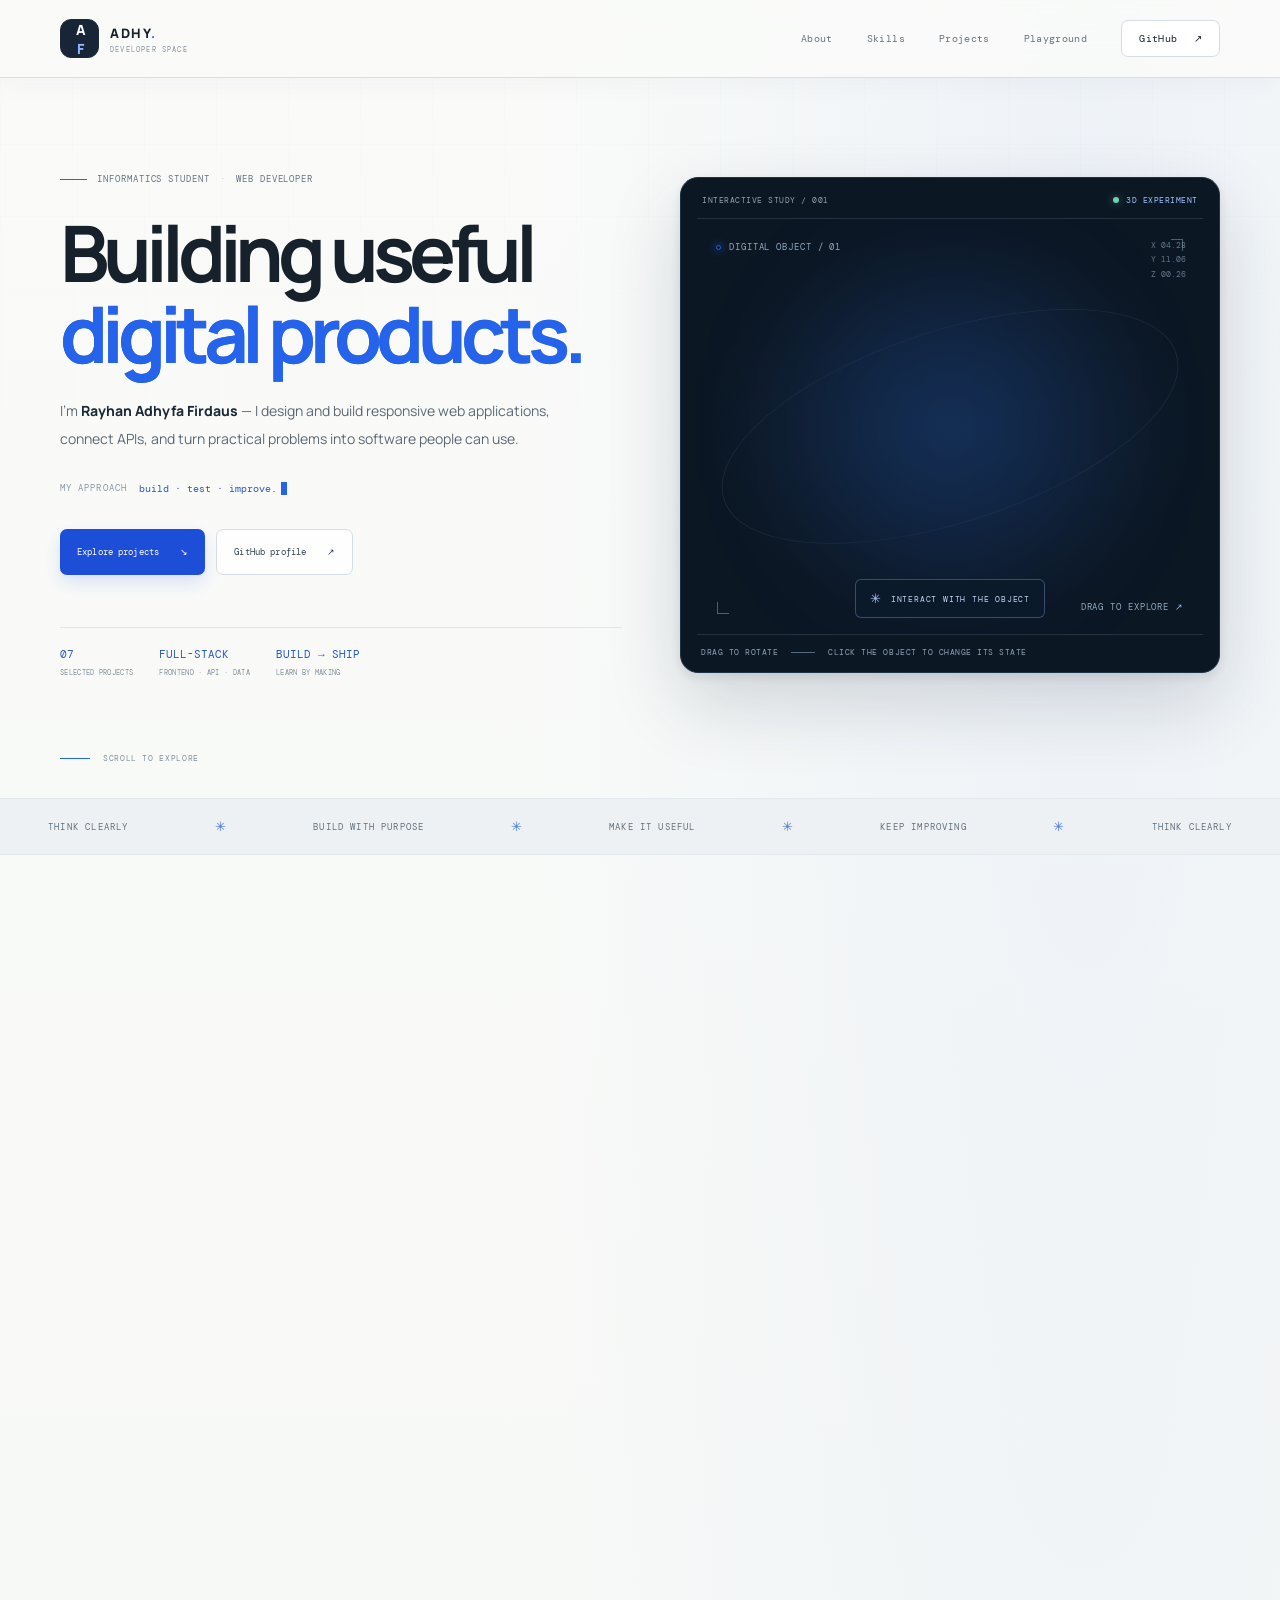
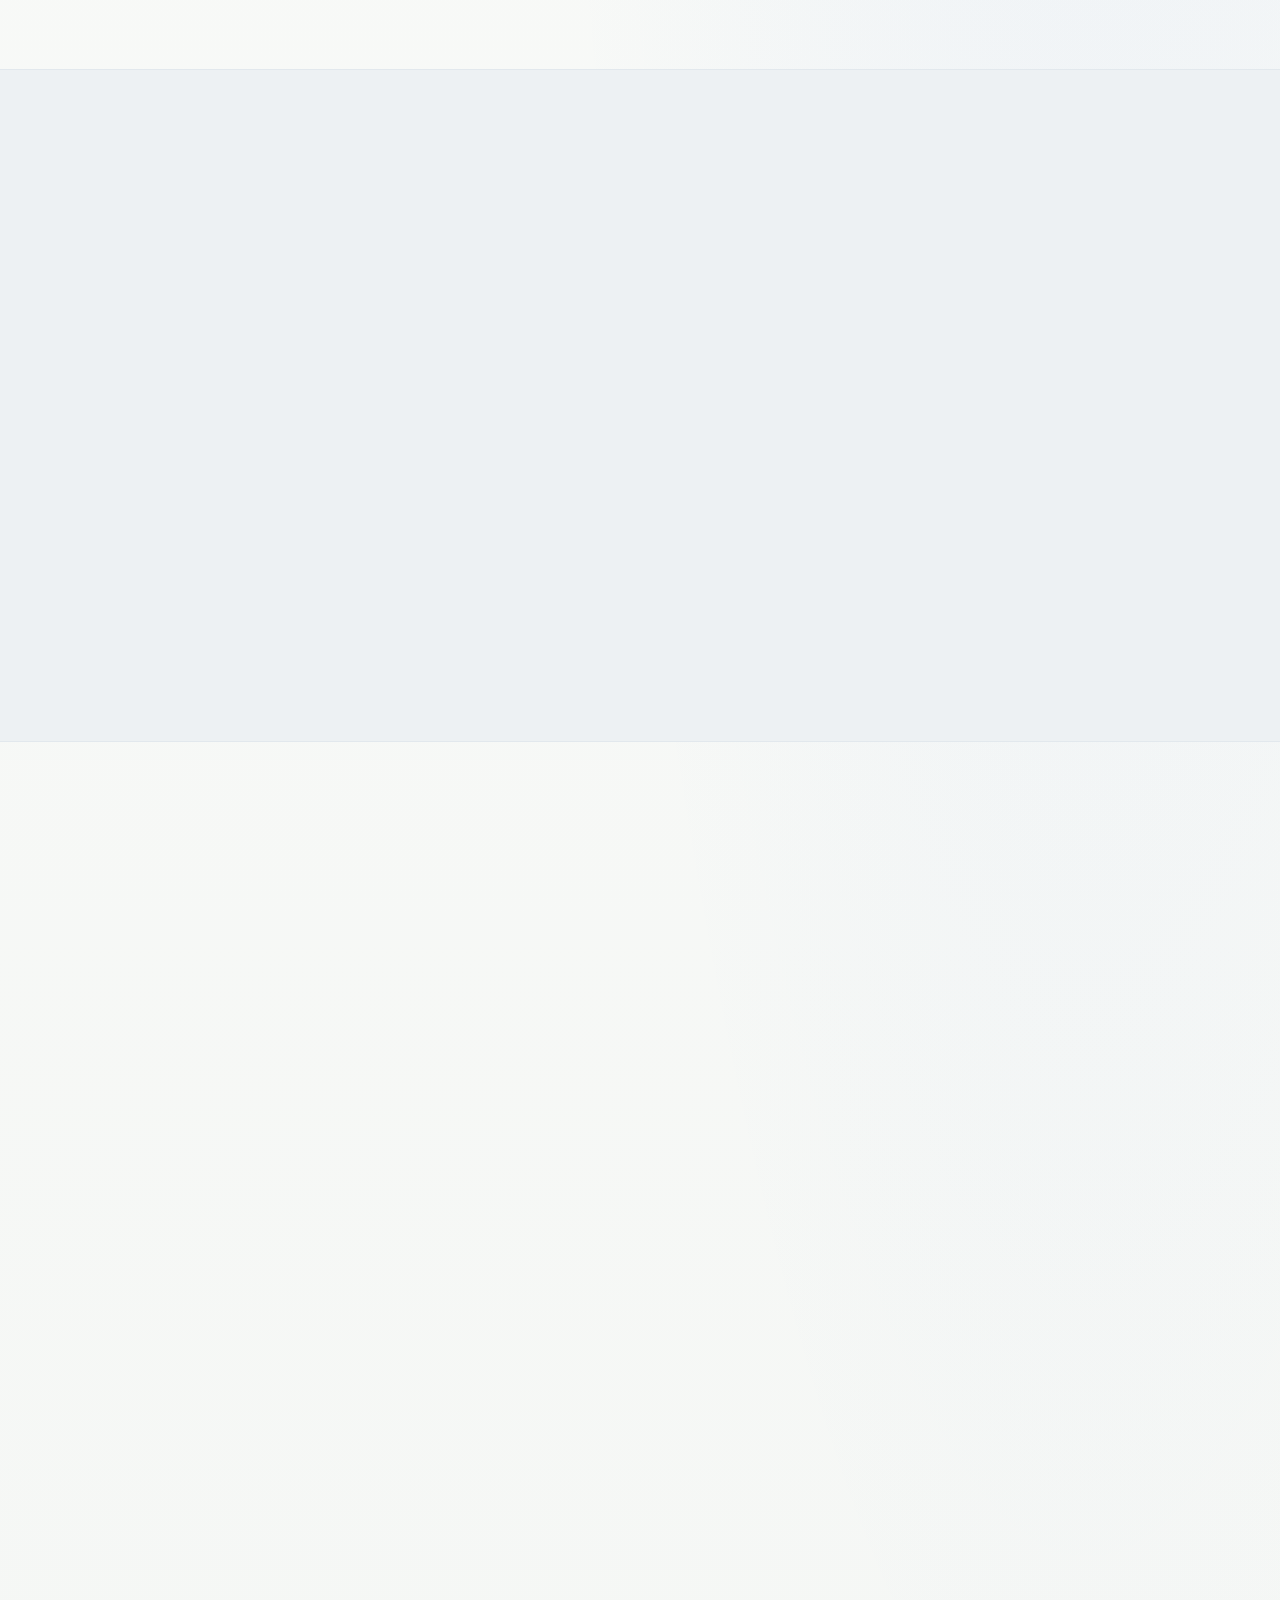
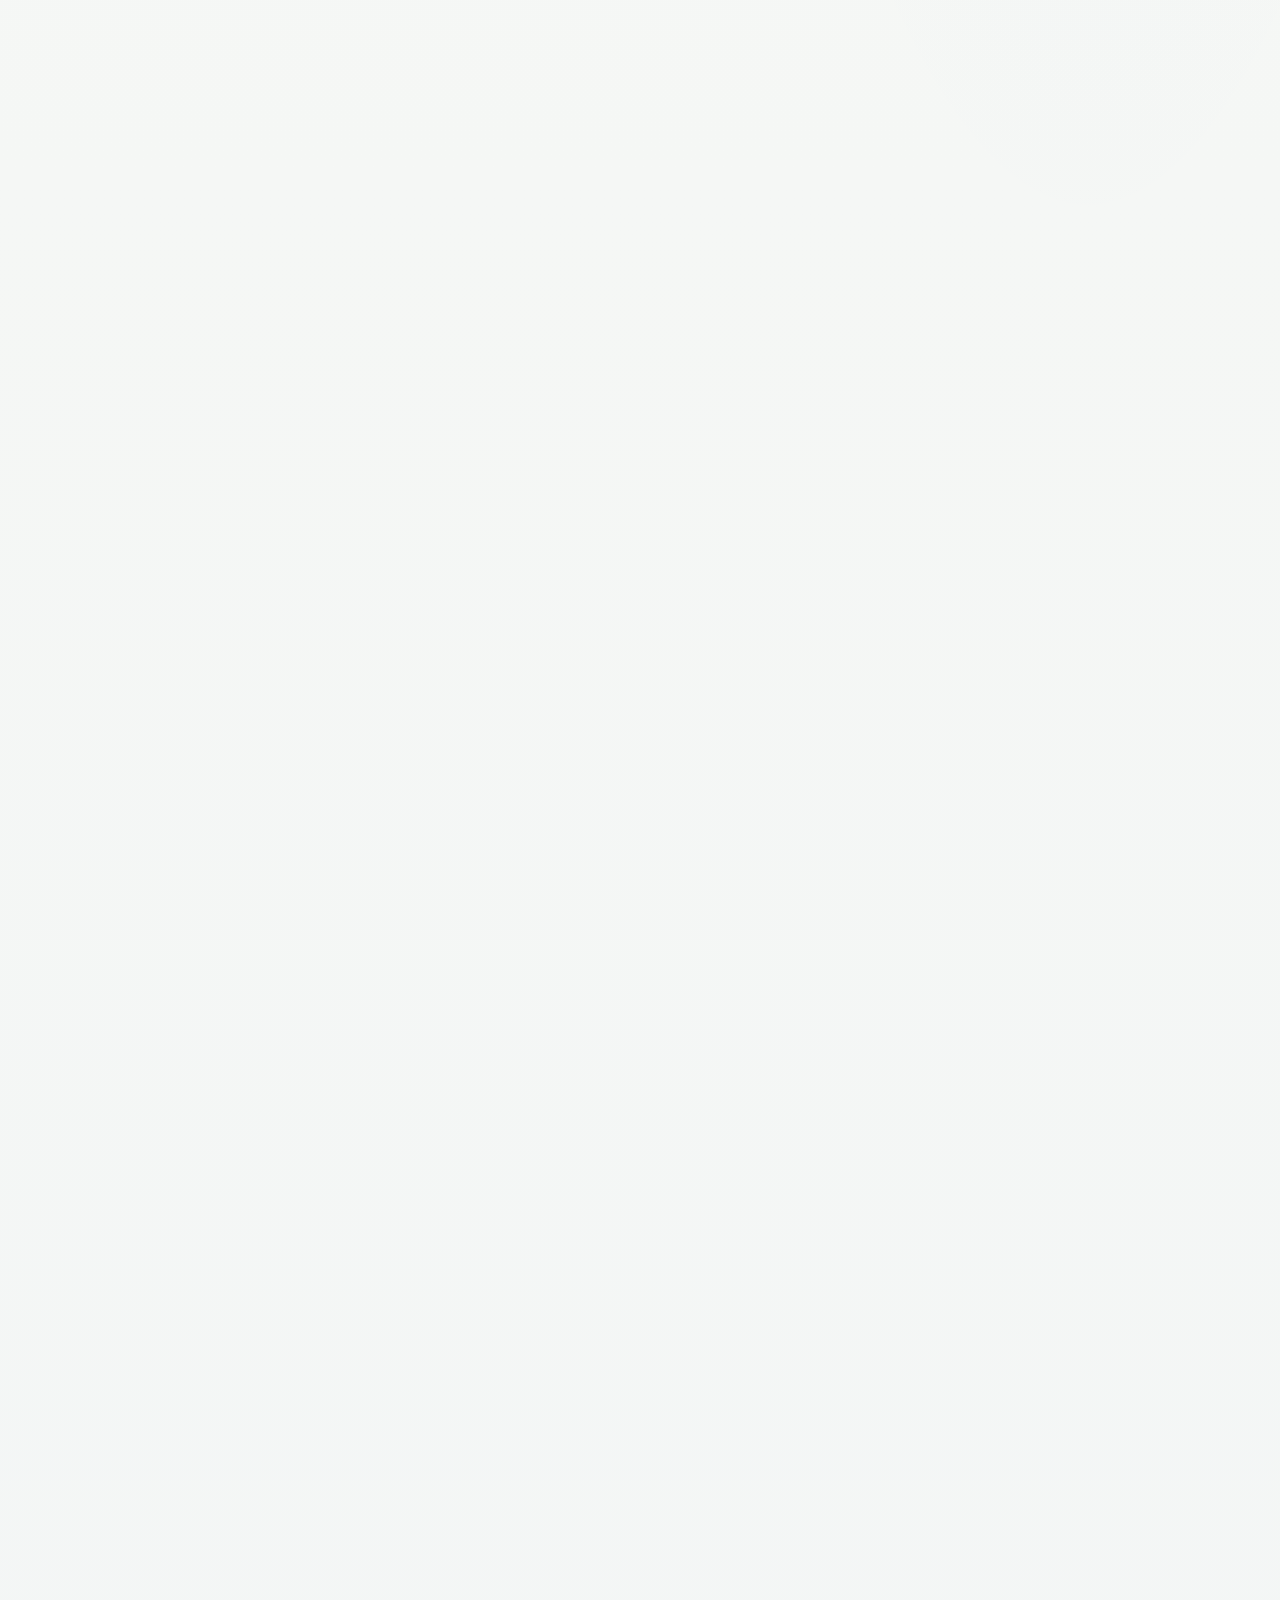
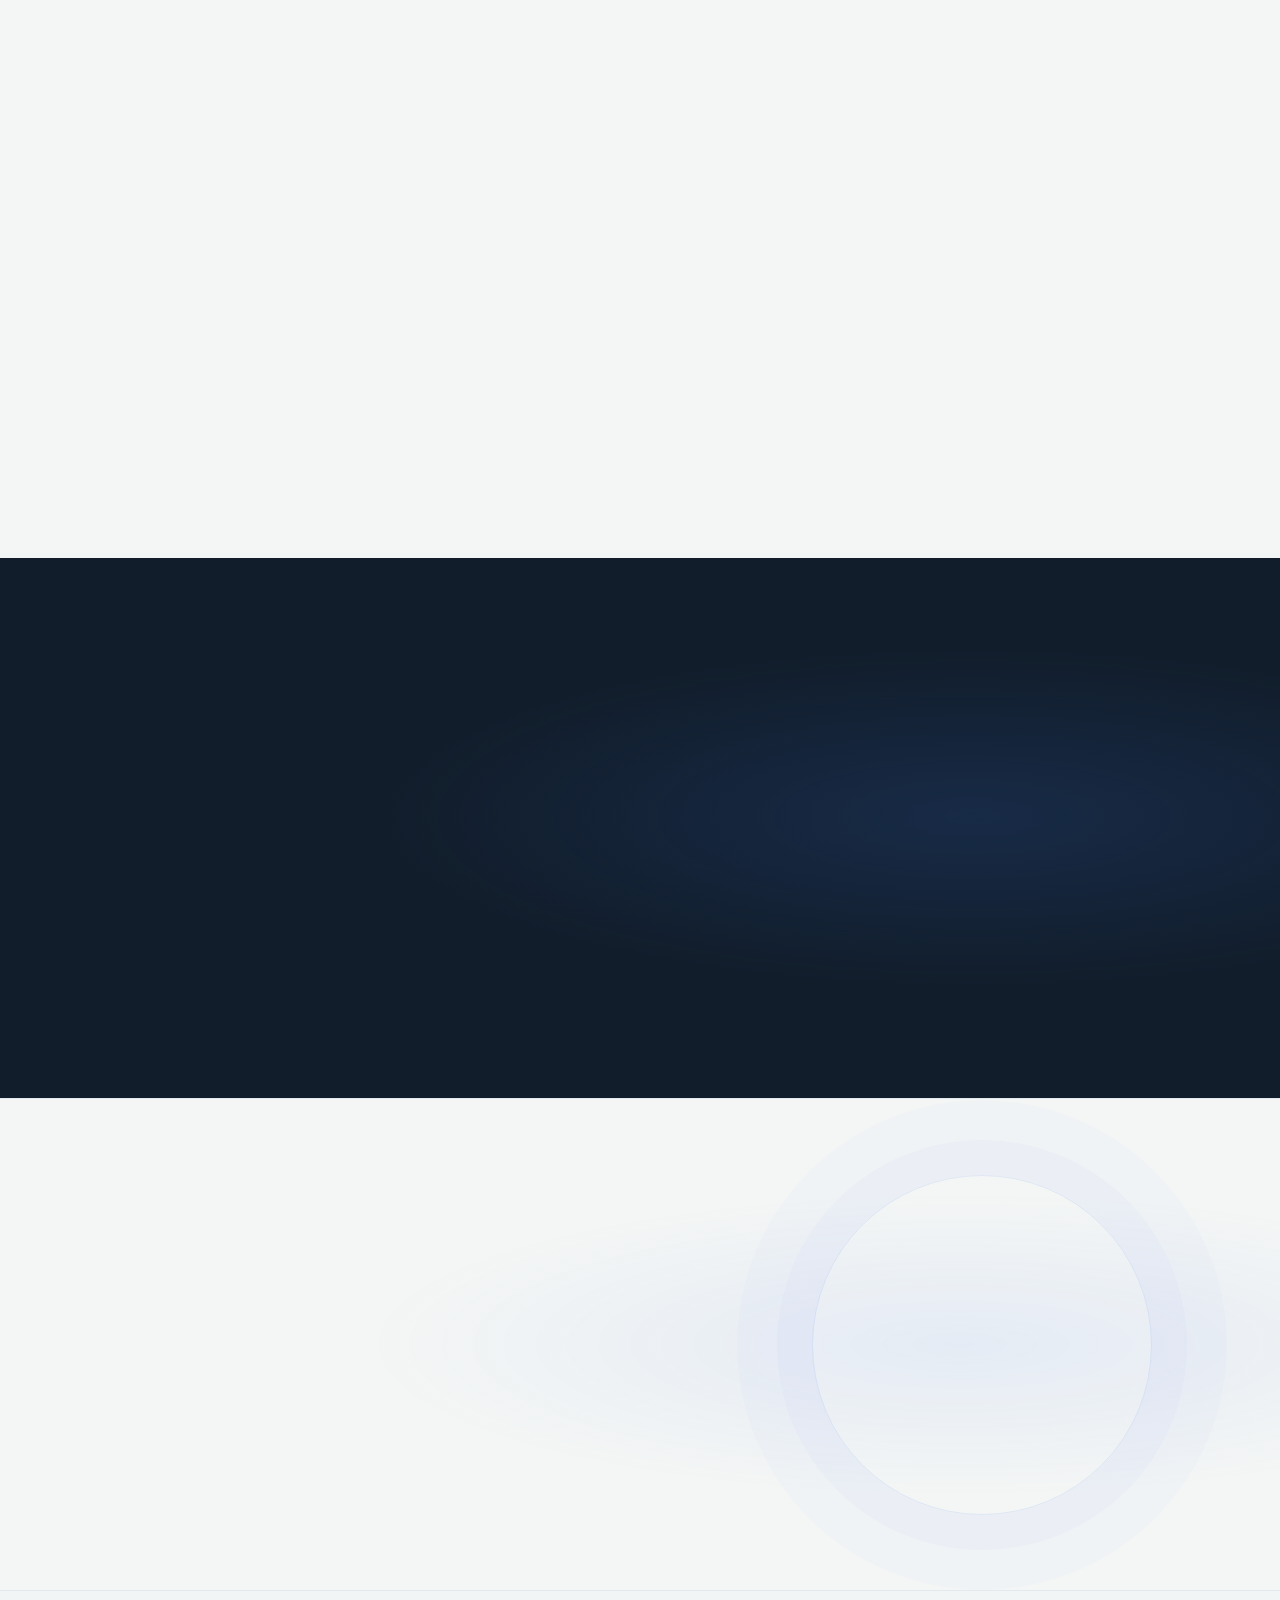
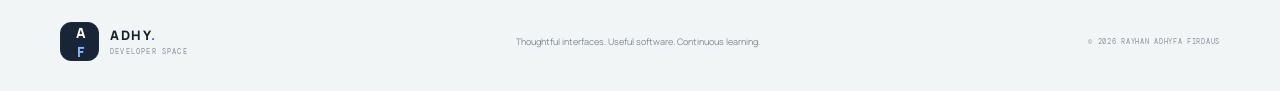
==== commit b46cbc81: "portfolio: add live demo link for LUXU landing page" ====
--- a/portfolio/index.html
+++ b/portfolio/index.html
@@ -162,7 +162,7 @@
   </div>
   <span class="preview-label minbak-preview-label">LATEST PUBLIC HOMEPAGE + MANAGEMENT HUB PREVIEWS</span>
 </div><div class="project-copy"><div class="project-topline"><span class="project-index">03 / ORGANIZATIONAL PROJECT</span><span class="project-status">REDESIGN IN PROGRESS</span></div><div class="project-type">TALENT &amp; COMPETITION MANAGEMENT</div><h3>MINBAK TI — Talent &amp; Competition Hub</h3><p>Platform for student interest mapping, competition information, participant registration, and achievement records.</p><p class="project-detail">Public website and internal Management Hub for student records, competition operations, registration review, assessment workflows, achievement verification, and audit logs. The latest redesign introduces a light Denty-inspired interface and a branching Talent Network visual on the homepage.</p><div class="project-tags"><span>PHP</span><span>Laravel 11</span><span>Blade</span><span>Tailwind CSS</span><span>Alpine.js</span></div><div class="project-links"><a href="https://github.com/Nightfall5/MinatBakat-TI" target="_blank" rel="noreferrer">View repository <span>↗</span></a><a href="https://github.com/Nightfall5/MinatBakat-TI/pull/1" target="_blank" rel="noreferrer">View redesign PR <span>↗</span></a></div></div></article>
-<article class="project-showcase reveal"><div class="project-preview"><img src="./assets/luxu-landing.svg" alt="LUXU premium fragrance landing page with charcoal and gold styling" loading="lazy"><span class="preview-label">SOURCE-BASED UI PREVIEW · CHARCOAL &amp; GOLD</span></div><div class="project-copy"><div class="project-topline"><span class="project-index">04 / TEAM PROJECT</span><span class="project-status">LANDING PAGE</span></div><div class="project-type">PREMIUM FRAGRANCE BRAND WEBSITE</div><h3>LUXU — Premium Fragrance Landing Page</h3><p>Premium fragrance landing page featuring the LUXU brand, fragrance collection, product highlights, testimonials, and contact sections.</p><p class="project-detail">I led the team and contributed to page structure, content layout, responsive interface, and interactive details. The original source uses charcoal with gold accents.</p><div class="project-tags"><span>HTML5</span><span>CSS3</span><span>JavaScript</span><span>Responsive Design</span></div><div class="project-links"><a href="https://github.com/Nightfall5/Landing-Page-Parfume" target="_blank" rel="noreferrer">View repository <span>↗</span></a></div></div></article>
+<article class="project-showcase reveal"><div class="project-preview"><img src="./assets/luxu-landing.svg" alt="LUXU premium fragrance landing page with charcoal and gold styling" loading="lazy"><span class="preview-label">SOURCE-BASED UI PREVIEW · CHARCOAL &amp; GOLD</span></div><div class="project-copy"><div class="project-topline"><span class="project-index">04 / TEAM PROJECT</span><span class="project-status">LANDING PAGE</span></div><div class="project-type">PREMIUM FRAGRANCE BRAND WEBSITE</div><h3>LUXU — Premium Fragrance Landing Page</h3><p>Premium fragrance landing page featuring the LUXU brand, fragrance collection, product highlights, testimonials, and contact sections.</p><p class="project-detail">I led the team and contributed to page structure, content layout, responsive interface, and interactive details. The original source uses charcoal with gold accents.</p><div class="project-tags"><span>HTML5</span><span>CSS3</span><span>JavaScript</span><span>Responsive Design</span></div><div class="project-links"><a href="https://nightfall5.github.io/Landing-Page-Parfume/" target="_blank" rel="noreferrer">Open live demo <span>↗</span></a><a href="https://github.com/Nightfall5/Landing-Page-Parfume" target="_blank" rel="noreferrer">View source <span>↗</span></a></div></div></article>
 <article class="project-showcase reveal"><div class="project-preview"><img src="./assets/tokokita-marketplace.svg" alt="TokoKita technology marketplace with laptop, monitor and keyboard products" loading="lazy"><span class="preview-label">SOURCE-BASED UI PREVIEW · TECH STORE</span></div><div class="project-copy"><div class="project-topline"><span class="project-index">05 / FRONTEND PROTOTYPE</span><span class="project-status">MARKETPLACE</span></div><div class="project-type">TECHNOLOGY PRODUCT MARKETPLACE</div><h3>TokoKita — Technology Marketplace Prototype</h3><p>React storefront for browsing technology products, including laptops, monitors, keyboards, and accessories.</p><p class="project-detail">Source implements Home, Products, Categories, and About pages, product filtering, cart drawer, wishlist, comparison controls, and Supabase service integration. The app UI identifies the store as TokoKita.</p><div class="project-tags"><span>React 18</span><span>TypeScript</span><span>Vite</span><span>Tailwind CSS</span><span>Supabase</span></div><div class="project-links"><a href="https://github.com/Nightfall5/Luxu_Parfume_Market-Place" target="_blank" rel="noreferrer">View repository <span>↗</span></a></div></div></article>
 <article class="project-showcase reveal"><div class="project-preview project-preview--cover"><img src="./assets/ecommerce-cover.svg" alt="Neutral E-Commerce Website project cover, not a screenshot of the live site" loading="lazy"><span class="preview-label">PROJECT COVER · LIVE DEMO</span></div><div class="project-copy"><div class="project-topline"><span class="project-index">06 / FRONTEND PROJECT</span><span class="project-status">LIVE DEMO</span></div><div class="project-type">RESPONSIVE E-COMMERCE WEBSITE</div><h3>E-Commerce Website</h3><p>Simple e-commerce website built with React.js and Tailwind CSS, focused on product browsing, navigation, and a shopping-cart interface.</p><p class="project-detail">Live demo is linked below. This cover is not presented as a screenshot because the deployed page could not be retrieved for visual verification.</p><div class="project-tags"><span>React.js</span><span>Tailwind CSS</span><span>Responsive UI</span></div><div class="project-links"><a href="https://e-commerce-websitesederhana.netlify.app/" target="_blank" rel="noreferrer">Open live demo <span>↗</span></a></div></div></article>
 <article class="project-showcase reveal"><div class="project-preview project-preview--pbp"><img class="project-pbp-desktop" src="./assets/pbp-login-desktop.png" alt="Original desktop screenshot of PBP login interface" loading="lazy"><img class="project-pbp-mobile" src="./assets/pbp-login-mobile.png" alt="Original mobile screenshot of PBP login interface" loading="lazy"><span class="preview-label">ORIGINAL REPOSITORY SCREENSHOTS · DESKTOP + MOBILE</span></div><div class="project-copy"><div class="project-topline"><span class="project-index">07 / ACADEMIC PROJECT</span><span class="project-status">COMPLETED</span></div><div class="project-type">RESPONSIVE INTERFACE DEVELOPMENT</div><h3>PBP — Neo-Brutalist Login Interface</h3><p>Student login-page implementation using a Neo-Brutalist visual approach, with a focus on form clarity, validation, and responsive behavior.</p><p class="project-detail">Includes NIM/email and password validation, password visibility control, and separate desktop/mobile layouts. Google and GitHub SSO buttons are visual mockups, not connected authentication.</p><div class="project-tags"><span>HTML5</span><span>CSS3</span><span>JavaScript</span><span>Tailwind CSS</span></div><div class="project-links"><a href="https://github.com/Nightfall5/pbp-240511056" target="_blank" rel="noreferrer">View repository <span>↗</span></a></div></div></article>
--- a/portfolio/styles.css
+++ b/portfolio/styles.css
@@ -526,3 +526,527 @@
 @media (max-width: 720px) {
   .project-preview--sensorktp { padding: 6px; }
 }
+
+
+/* =========================================================
+   ADHY PORTFOLIO — EDITORIAL LIGHT REDESIGN
+   A restrained, readable system with one expressive 3D moment.
+   ========================================================= */
+:root {
+  color-scheme: light;
+  --bg: #f6f7f4;
+  --bg-soft: #eef1f3;
+  --panel: #ffffff;
+  --line: #e3e8ed;
+  --line-bright: #cbd5e1;
+  --text: #17212b;
+  --muted: #5b6874;
+  --soft: #83909a;
+  --cyan: #2563eb;
+  --blue: #4778ee;
+  --violet: #7666d8;
+  --mono: "DM Mono", monospace;
+  --sans: "Manrope", sans-serif;
+  --pointer-x: 50%;
+  --pointer-y: 30%;
+}
+html { scroll-behavior: smooth; scroll-padding-top: 96px; }
+body {
+  background:
+    radial-gradient(ellipse at 85% 3%, rgba(37, 99, 235, .055), transparent 36rem),
+    linear-gradient(180deg, #fafbf9 0%, #f5f7f5 52%, #f2f5f6 100%);
+  color: var(--text);
+}
+body::before {
+  opacity: .35;
+  background-image: linear-gradient(rgba(23, 33, 43, .035) 1px, transparent 1px), linear-gradient(90deg, rgba(23, 33, 43, .035) 1px, transparent 1px);
+  background-size: 72px 72px;
+  mask-image: linear-gradient(to bottom, black, transparent 65%);
+}
+.page-noise { display: none; }
+::selection { color: #fff; background: #2563eb; }
+.scroll-progress {
+  height: 3px;
+  background: linear-gradient(90deg, #2563eb, #70a5ff);
+  box-shadow: 0 0 12px rgba(37, 99, 235, .18);
+}
+.section-shell { width: min(1160px, calc(100% - 72px)); }
+.site-header {
+  height: 78px;
+  padding: 0 max(36px, calc((100vw - 1160px) / 2));
+  border-bottom: 1px solid rgba(210, 218, 225, .85);
+  background: rgba(250, 251, 249, .88);
+  box-shadow: 0 5px 28px rgba(21, 36, 52, .035);
+  backdrop-filter: blur(18px);
+}
+.brand { gap: 11px; }
+.brand-mark {
+  width: 39px; height: 39px;
+  border: 1px solid #1c2b3b;
+  border-radius: 11px;
+  color: #fff;
+  background: #172536;
+  font-size: 14px;
+  letter-spacing: -2px;
+  transform: none;
+}
+.brand-mark span { color: #8eb4ff; }
+.brand-copy { color: #17212b; font-size: 13px; letter-spacing: .13em; }
+.brand-dot { color: var(--cyan); }
+.brand-copy small { color: #87939e; font-size: 7px; letter-spacing: .17em; }
+.main-nav { gap: 34px; }
+.main-nav a {
+  color: #66727e;
+  font: 10px var(--mono);
+  letter-spacing: .035em;
+  transition: color .2s ease;
+}
+.main-nav a:hover { color: #1d4ed8; }
+.main-nav .nav-cta {
+  padding: 11px 17px;
+  border: 1px solid #d4dce4;
+  border-radius: 7px;
+  color: #17212b;
+  background: #fff;
+}
+.main-nav .nav-cta:hover { border-color: #2563eb; color: #1d4ed8; }
+.hero {
+  min-height: 720px;
+  grid-template-columns: minmax(0, 1.02fr) minmax(0, .98fr);
+  gap: 58px;
+  padding-top: 86px;
+  padding-bottom: 112px;
+}
+.hero-copy { padding-top: 0; }
+.eyebrow {
+  gap: 10px;
+  color: #647382;
+  font: 9px var(--mono);
+  letter-spacing: .105em;
+}
+.eyebrow-line { width: 27px; background: #2563eb; box-shadow: none; }
+.eyebrow-separator { color: #b0bac3; }
+.hero h1 {
+  max-width: 650px;
+  margin: 27px 0 23px;
+  color: #17212b;
+  font-size: clamp(53px, 6.1vw, 78px);
+  font-weight: 700;
+  line-height: 1.04;
+  letter-spacing: -.078em;
+}
+.gradient-text {
+  color: #2563eb;
+  background: linear-gradient(100deg, #1d4ed8 0%, #3977ed 60%, #7196e8 100%);
+  -webkit-background-clip: text;
+  background-clip: text;
+}
+.hero-lead {
+  max-width: 505px;
+  color: #5b6874;
+  font-size: 14px;
+  line-height: 1.95;
+}
+.hero-lead strong { color: #1b2936; font-weight: 750; }
+.typing-line {
+  margin: 24px 0 28px;
+  color: #2858bd;
+  font: 10px var(--mono);
+}
+.typing-prefix { color: #8b98a4; font-size: 9px; }
+.typing-caret { width: 6px; height: 13px; background: #2563eb; }
+.hero-actions { gap: 11px; }
+.button {
+  min-height: 46px;
+  padding: 0 17px;
+  border-radius: 7px;
+  font: 9px var(--mono);
+  letter-spacing: .015em;
+}
+.button-primary {
+  color: #fff;
+  background: #1d4ed8;
+  box-shadow: 0 8px 18px rgba(29, 78, 216, .14);
+}
+.button-primary:hover { background: #1742bd; box-shadow: 0 11px 23px rgba(29, 78, 216, .2); }
+.button-quiet {
+  border: 1px solid #d4dde5;
+  color: #354452;
+  background: rgba(255, 255, 255, .7);
+}
+.button-quiet:hover { border-color: #8eacee; color: #1d4ed8; background: #fff; }
+.hero-meta {
+  gap: 26px;
+  margin-top: 52px;
+  padding-top: 19px;
+  border-top: 1px solid #e1e6eb;
+}
+.hero-meta > div { gap: 7px; }
+.meta-value { color: #2458c8; font: 11px var(--mono); }
+.meta-label { color: #84919c; font: 7px var(--mono); letter-spacing: .045em; }
+.hero-visual {
+  padding: 15px 16px 13px;
+  border: 1px solid #1f3346;
+  border-radius: 18px;
+  background: #0c1724;
+  box-shadow: 0 30px 75px rgba(19, 39, 59, .16), 0 4px 12px rgba(19, 39, 59, .1);
+}
+.visual-topline, .visual-caption {
+  color: #91a3b2;
+  font: 8px var(--mono);
+  letter-spacing: .065em;
+}
+.visual-topline { padding: 2px 5px 13px; border-bottom: 1px solid rgba(170, 190, 210, .16); }
+.live-indicator { color: #a5c4fd; font-size: 8px; }
+.live-indicator i, .status-pulse { background: #69d4ad; box-shadow: 0 0 9px rgba(105, 212, 173, .5); }
+.scene-frame { height: 415px; }
+.scene-frame::before { border-color: rgba(153, 181, 214, .11); }
+.scene-frame::after { background: radial-gradient(ellipse at center, rgba(35, 83, 137, .25), transparent 67%); }
+.scene-glow { background: rgba(37, 99, 235, .14); }
+.scene-label { color: #91a9bd; }
+.scene-label-bottom span { color: #8eb4ff; }
+.scene-coordinate { color: rgba(156, 178, 199, .62); }
+.energy-toggle {
+  bottom: 16px;
+  padding: 10px 14px;
+  border: 1px solid rgba(132, 170, 235, .35);
+  border-radius: 6px;
+  background: rgba(12, 27, 44, .86);
+  color: #c3d5f6;
+  font: 8px var(--mono);
+}
+.energy-toggle:hover, .energy-toggle[aria-pressed="true"] {
+  border-color: #88b0ff;
+  color: #fff;
+  background: rgba(34, 73, 132, .85);
+}
+.energy-icon { color: #a6c5ff; }
+.visual-caption {
+  padding: 12px 4px 2px;
+  border-top: 1px solid rgba(170, 190, 210, .16);
+  color: #90a2b3;
+}
+.caption-divider { background: #536a80; }
+.scroll-cue {
+  bottom: 35px;
+  color: #81909d;
+  font: 8px var(--mono);
+  letter-spacing: .08em;
+}
+.scroll-cue-line { background: #2563eb; }
+.intro-strip {
+  overflow: hidden;
+  border-top: 1px solid #e3e8ed;
+  border-bottom: 1px solid #e3e8ed;
+  background: #edf1f3;
+}
+.intro-strip-inner {
+  color: #61717e;
+  font: 9px var(--mono);
+  letter-spacing: .13em;
+}
+.intro-strip-inner b { color: #4778d8; font-size: 13px; }
+.content-section { padding-top: 112px; padding-bottom: 112px; }
+.section-heading { margin-bottom: 42px; }
+.section-heading h2, .closing-content h2 {
+  margin: 21px 0 0;
+  color: #17212b;
+  font-size: clamp(39px, 4.5vw, 59px);
+  line-height: 1.08;
+  letter-spacing: -.07em;
+}
+.muted-heading { color: #87939e; }
+.about-grid { grid-template-columns: 1.14fr .86fr; gap: 80px; }
+.large-copy {
+  max-width: 590px;
+  margin-bottom: 19px;
+  color: #253340;
+  font-size: clamp(19px, 2vw, 24px);
+  line-height: 1.58;
+  letter-spacing: -.035em;
+}
+.body-copy { color: #687582; font-size: 12px; line-height: 2; }
+.text-link {
+  padding-bottom: 7px;
+  border-bottom: 1px solid rgba(37, 99, 235, .35);
+  color: #2458c8;
+  font: 9px var(--mono);
+}
+.profile-card {
+  max-width: 365px;
+  padding: 25px;
+  border: 1px solid #e0e6eb;
+  border-radius: 13px;
+  background: #fff;
+  box-shadow: 0 18px 50px rgba(22, 38, 53, .075);
+}
+.profile-card::before {
+  top: -98px; right: -70px;
+  border-color: rgba(37, 99, 235, .08);
+  box-shadow: 0 0 0 22px rgba(37, 99, 235, .025), 0 0 0 45px rgba(37, 99, 235, .018);
+}
+.profile-card-top { color: #8996a1; }
+.profile-card-symbol { color: #2563eb; }
+.profile-avatar { border-color: #c4d5f8; box-shadow: 0 0 0 6px rgba(37, 99, 235, .06); }
+.profile-card h3 { color: #1c2935; }
+.profile-card > p { color: #798691; }
+.profile-card-rule { background: #e8edf1; }
+.profile-facts span { color: #8996a1; }
+.profile-facts strong { color: #31404d; }
+.profile-card-footer { color: #59766b; border-top-color: #e8edf1; }
+.toolkit-section {
+  padding-top: 106px;
+  padding-bottom: 110px;
+  border-top: 1px solid #e2e8ed;
+  border-bottom: 1px solid #e2e8ed;
+  background: #edf1f3;
+}
+.section-subtitle { color: #697783; font-size: 12px; line-height: 1.9; }
+.toolkit-grid { grid-template-columns: repeat(4, minmax(0, 1fr)); gap: 13px; }
+.tool-card {
+  min-height: 255px;
+  padding: 24px;
+  border: 1px solid #e1e7ec;
+  border-radius: 12px;
+  background: #fff;
+  box-shadow: 0 8px 25px rgba(22, 38, 53, .035);
+}
+.tool-card:hover {
+  transform: translateY(-5px);
+  border-color: #b8cbf3;
+  background: #fff;
+  box-shadow: 0 15px 35px rgba(22, 38, 53, .075);
+}
+.tool-index { color: #a0abb5; }
+.tool-icon {
+  width: 37px; height: 37px;
+  margin-bottom: 25px;
+  border: 1px solid #dce6f8;
+  border-radius: 9px;
+  color: #285dc6;
+  background: #f2f6ff;
+}
+.tool-card h3 { color: #263541; font-size: 15px; }
+.tool-card p { color: #71808c; font-size: 9px; line-height: 1.85; }
+.tag-list { gap: 6px; }
+.tag-list span, .project-tags span {
+  padding: 6px 8px;
+  border: 1px solid #e2e8ee;
+  border-radius: 5px;
+  color: #596978;
+  background: #f8fafb;
+  font: 7px var(--mono);
+}
+#projects { padding-top: 118px; padding-bottom: 120px; }
+#projects .section-heading { margin-bottom: 38px; }
+.project-grid { gap: 18px; }
+.project-showcase {
+  border: 1px solid #e1e7ec;
+  border-radius: 13px;
+  background: #fff;
+  box-shadow: 0 10px 30px rgba(22, 38, 53, .045);
+  transition: transform .28s ease, border-color .28s ease, box-shadow .28s ease;
+}
+.project-showcase:hover {
+  transform: translateY(-5px);
+  border-color: #c2d2f3;
+  box-shadow: 0 20px 44px rgba(22, 38, 53, .085);
+}
+.project-showcase--featured {
+  grid-template-columns: minmax(0, 1.2fr) minmax(360px, .8fr);
+  border-color: #d9e2ec;
+}
+.project-preview {
+  border-bottom-color: #e7ebef;
+  background: #edf1f4;
+}
+.project-showcase--featured .project-preview { border-right-color: #e5eaf0; }
+.project-preview img { transition: transform .45s cubic-bezier(.2, .7, .2, 1); }
+.project-showcase:hover .project-preview img { transform: scale(1.018); }
+.preview-label {
+  right: 12px; bottom: 12px;
+  padding: 7px 9px;
+  border: 1px solid rgba(218, 228, 239, .5);
+  border-radius: 5px;
+  background: rgba(19, 34, 51, .88);
+  color: #e5eef9;
+  font: 7px var(--mono);
+  letter-spacing: .065em;
+}
+.project-copy { padding: 23px; }
+.project-showcase--featured .project-copy { padding: 31px; justify-content: center; }
+.project-topline { margin-bottom: 17px; }
+.project-index, .project-status, .project-type {
+  color: #7d8995;
+  font: 8px var(--mono);
+  letter-spacing: .075em;
+}
+.project-status {
+  padding: 6px 8px;
+  border: 1px solid #d7e3fa;
+  border-radius: 4px;
+  color: #2458c8;
+  background: #f3f7ff;
+}
+.project-type { margin-bottom: 9px; color: #285dc6; font-size: 7px; }
+.project-showcase h3 {
+  margin-bottom: 11px;
+  color: #1b2834;
+  font-size: clamp(20px, 2vw, 26px);
+  line-height: 1.2;
+  letter-spacing: -.055em;
+}
+.project-showcase--featured h3 { max-width: 520px; font-size: clamp(25px, 2.6vw, 34px); }
+.project-showcase p { margin-bottom: 9px; color: #5f6e7b; font-size: 10px; line-height: 1.85; }
+.project-showcase .project-detail { color: #788590; font-size: 9px; }
+.project-showcase .project-tags { gap: 6px; margin-top: 5px; }
+.project-showcase .project-tags span { padding: 6px 7px; font-size: 7px; }
+.project-links { gap: 8px; padding-top: 18px; }
+.project-links a {
+  padding: 9px 11px;
+  border: 1px solid #d9e3ef;
+  border-radius: 5px;
+  color: #244f9d;
+  background: #f7f9fd;
+  font: 8px var(--mono);
+  transition: border-color .2s ease, color .2s ease, background .2s ease;
+}
+.project-links a:hover { border-color: #9eb8ef; color: #173e91; background: #eef4ff; }
+.project-links a span { color: #2563eb; }
+.project-private { border-radius: 5px; color: #7c8994; }
+.project-preview--sensorktp { background: #101c29; }
+.project-preview--sensorktp img { object-fit: contain; }
+.project-preview.minbak-preview-gallery { background: #f0f4f6; }
+.project-preview--pbp { background-color: #f3f1e8; }
+.arcade-feature {
+  padding: 100px 0;
+  border-top: 0;
+  border-bottom: 0;
+  background: radial-gradient(ellipse at 76% 48%, rgba(54, 103, 195, .18), transparent 43%), #111d2b;
+}
+.arcade-feature-copy h2 { color: #f2f6fb; font-size: clamp(36px, 4.2vw, 54px); }
+.arcade-feature-copy > p { color: #b0bfcc; }
+.arcade-feature-meta { color: #a5b6c5; }
+.arcade-preview {
+  border: 1px solid rgba(149, 181, 229, .28);
+  border-radius: 12px;
+  box-shadow: 0 22px 58px rgba(0, 0, 0, .27);
+}
+.arcade-preview:hover { border-color: rgba(149, 181, 229, .62); }
+.closing-section {
+  padding: 104px 0 110px;
+  border-top: 1px solid #e2e8ed;
+  border-bottom: 1px solid #e2e8ed;
+  background: radial-gradient(ellipse at 75% 50%, rgba(37, 99, 235, .075), transparent 44%), #f4f6f5;
+}
+.closing-orb {
+  border-color: rgba(37, 99, 235, .1);
+  box-shadow: 0 0 0 35px rgba(37, 99, 235, .025), 0 0 0 75px rgba(37, 99, 235, .016);
+}
+.closing-content h2 { color: #17212b; }
+.closing-content p { color: #687783; font-size: 12px; line-height: 1.95; }
+.site-footer {
+  min-height: 100px;
+  border-top: 0;
+}
+.site-footer > p { color: #7d8994; font-size: 9px; }
+.footer-year { color: #8b97a1; font-size: 7px; }
+.reveal { transform: translateY(17px); transition: opacity .55s ease, transform .55s cubic-bezier(.2, .7, .2, 1); }
+
+@media (min-width: 1450px) {
+  .hero { min-height: 760px; }
+  .scene-frame { height: 465px; }
+}
+@media (max-width: 1120px) {
+  .section-shell { width: min(1080px, calc(100% - 56px)); }
+  .site-header { padding-inline: max(28px, calc((100vw - 1080px) / 2)); }
+  .hero { gap: 38px; }
+  .hero h1 { font-size: clamp(50px, 5.7vw, 69px); }
+  .toolkit-grid { grid-template-columns: repeat(2, minmax(0, 1fr)); }
+  .tool-card { min-height: 220px; }
+  .project-showcase--featured { grid-template-columns: minmax(0, 1.05fr) minmax(330px, .95fr); }
+}
+@media (max-width: 980px) {
+  .hero { min-height: 0; padding-top: 75px; padding-bottom: 100px; grid-template-columns: 1fr 1fr; gap: 26px; }
+  .hero h1 { font-size: clamp(43px, 5.5vw, 58px); }
+  .hero-meta { flex-wrap: wrap; gap: 17px; }
+  .meta-label { font-size: 6px; }
+  .scene-frame { height: 350px; }
+  .about-grid { gap: 48px; }
+  .project-showcase--featured { grid-template-columns: 1fr; }
+  .project-showcase--featured .project-preview { min-height: 0; aspect-ratio: 16 / 9; border-right: 0; border-bottom: 1px solid #e5eaf0; }
+  .project-showcase--featured .project-copy { padding: 26px; }
+}
+@media (max-width: 720px) {
+  .section-shell { width: min(100% - 40px, 560px); }
+  .site-header { height: 70px; padding: 0 20px; }
+  .menu-toggle { border: 1px solid #d5dfe7; border-radius: 7px; background: #fff; }
+  .menu-toggle span { background: #223447; }
+  .main-nav {
+    top: 69px;
+    border: 1px solid #e1e7ec;
+    border-radius: 0 0 12px 12px;
+    background: rgba(250, 251, 249, .98);
+    box-shadow: 0 18px 35px rgba(18, 37, 55, .1);
+  }
+  .main-nav a { color: #53616e; }
+  .main-nav .nav-cta { border-color: #d5dfe7; color: #1d4ed8; }
+  .hero { display: flex; flex-direction: column; align-items: stretch; gap: 44px; padding-top: 61px; padding-bottom: 86px; }
+  .hero-copy { max-width: 590px; }
+  .hero h1 { margin: 24px 0 19px; font-size: clamp(45px, 10vw, 62px); }
+  .hero-lead { font-size: 13px; }
+  .hero-meta { margin-top: 37px; gap: 18px 23px; }
+  .meta-value { font-size: 10px; }
+  .meta-label { font-size: 6px; }
+  .hero-visual { padding: 12px 12px 10px; border-radius: 14px; }
+  .scene-frame { height: clamp(280px, 78vw, 390px); }
+  .visual-caption { flex-wrap: wrap; gap: 8px; font-size: 7px; }
+  .scroll-cue { display: none; }
+  .intro-strip-inner { min-width: 680px; }
+  .content-section { padding-top: 80px; padding-bottom: 82px; }
+  .section-heading { margin-bottom: 32px; }
+  .section-heading h2, .closing-content h2 { font-size: clamp(36px, 9vw, 48px); }
+  .about-grid { display: flex; flex-direction: column; align-items: stretch; gap: 36px; }
+  .profile-card { max-width: none; width: 100%; margin: 0; }
+  .toolkit-section { padding-top: 78px; padding-bottom: 82px; }
+  .toolkit-grid { grid-template-columns: 1fr 1fr; gap: 11px; }
+  .tool-card { min-height: 0; padding: 19px; border-radius: 10px; }
+  .tool-icon { margin-bottom: 18px; }
+  .tool-card p { min-height: 0; }
+  #projects { padding-top: 82px; padding-bottom: 86px; }
+  .project-grid { grid-template-columns: 1fr; gap: 14px; }
+  .project-showcase--featured { grid-column: auto; }
+  .project-preview { aspect-ratio: 16 / 10; }
+  .project-copy, .project-showcase--featured .project-copy { padding: 21px; }
+  .project-showcase h3 { font-size: 22px; }
+  .project-showcase--featured h3 { font-size: 26px; }
+  .project-showcase p { font-size: 10px; }
+  .arcade-feature { padding: 78px 0; }
+  .arcade-feature-grid { grid-template-columns: 1fr; gap: 31px; }
+  .arcade-feature-copy h2 { font-size: 39px; }
+  .closing-section { padding: 78px 0 84px; }
+  .closing-orb { right: -35%; width: 270px; height: 270px; }
+  .site-footer { min-height: 0; padding-top: 28px; padding-bottom: 28px; flex-wrap: wrap; }
+  .site-footer > p { order: 3; flex-basis: 100%; }
+  .footer-year { font-size: 6px; }
+}
+@media (max-width: 420px) {
+  .section-shell { width: calc(100% - 32px); }
+  .hero { padding-top: 49px; }
+  .hero h1 { font-size: clamp(42px, 11vw, 52px); }
+  .hero-actions { display: grid; grid-template-columns: 1fr; }
+  .hero-actions .button { width: 100%; justify-content: space-between; }
+  .hero-meta { display: grid; grid-template-columns: repeat(2, minmax(0, 1fr)); }
+  .toolkit-grid { grid-template-columns: 1fr; }
+  .tool-card { padding: 21px; }
+  .project-topline { margin-bottom: 14px; }
+  .project-index, .project-status { font-size: 6px; }
+  .project-links { padding-top: 14px; }
+  .project-links a { font-size: 7px; }
+  .minbak-admin-inset { right: 8px; bottom: 8px; width: 48%; height: 39%; }
+}
+@media (prefers-reduced-motion: reduce) {
+  html { scroll-behavior: auto; }
+  *, *::before, *::after { animation-duration: .01ms !important; animation-iteration-count: 1 !important; transition-duration: .01ms !important; }
+  .reveal { opacity: 1; transform: none; }
+}
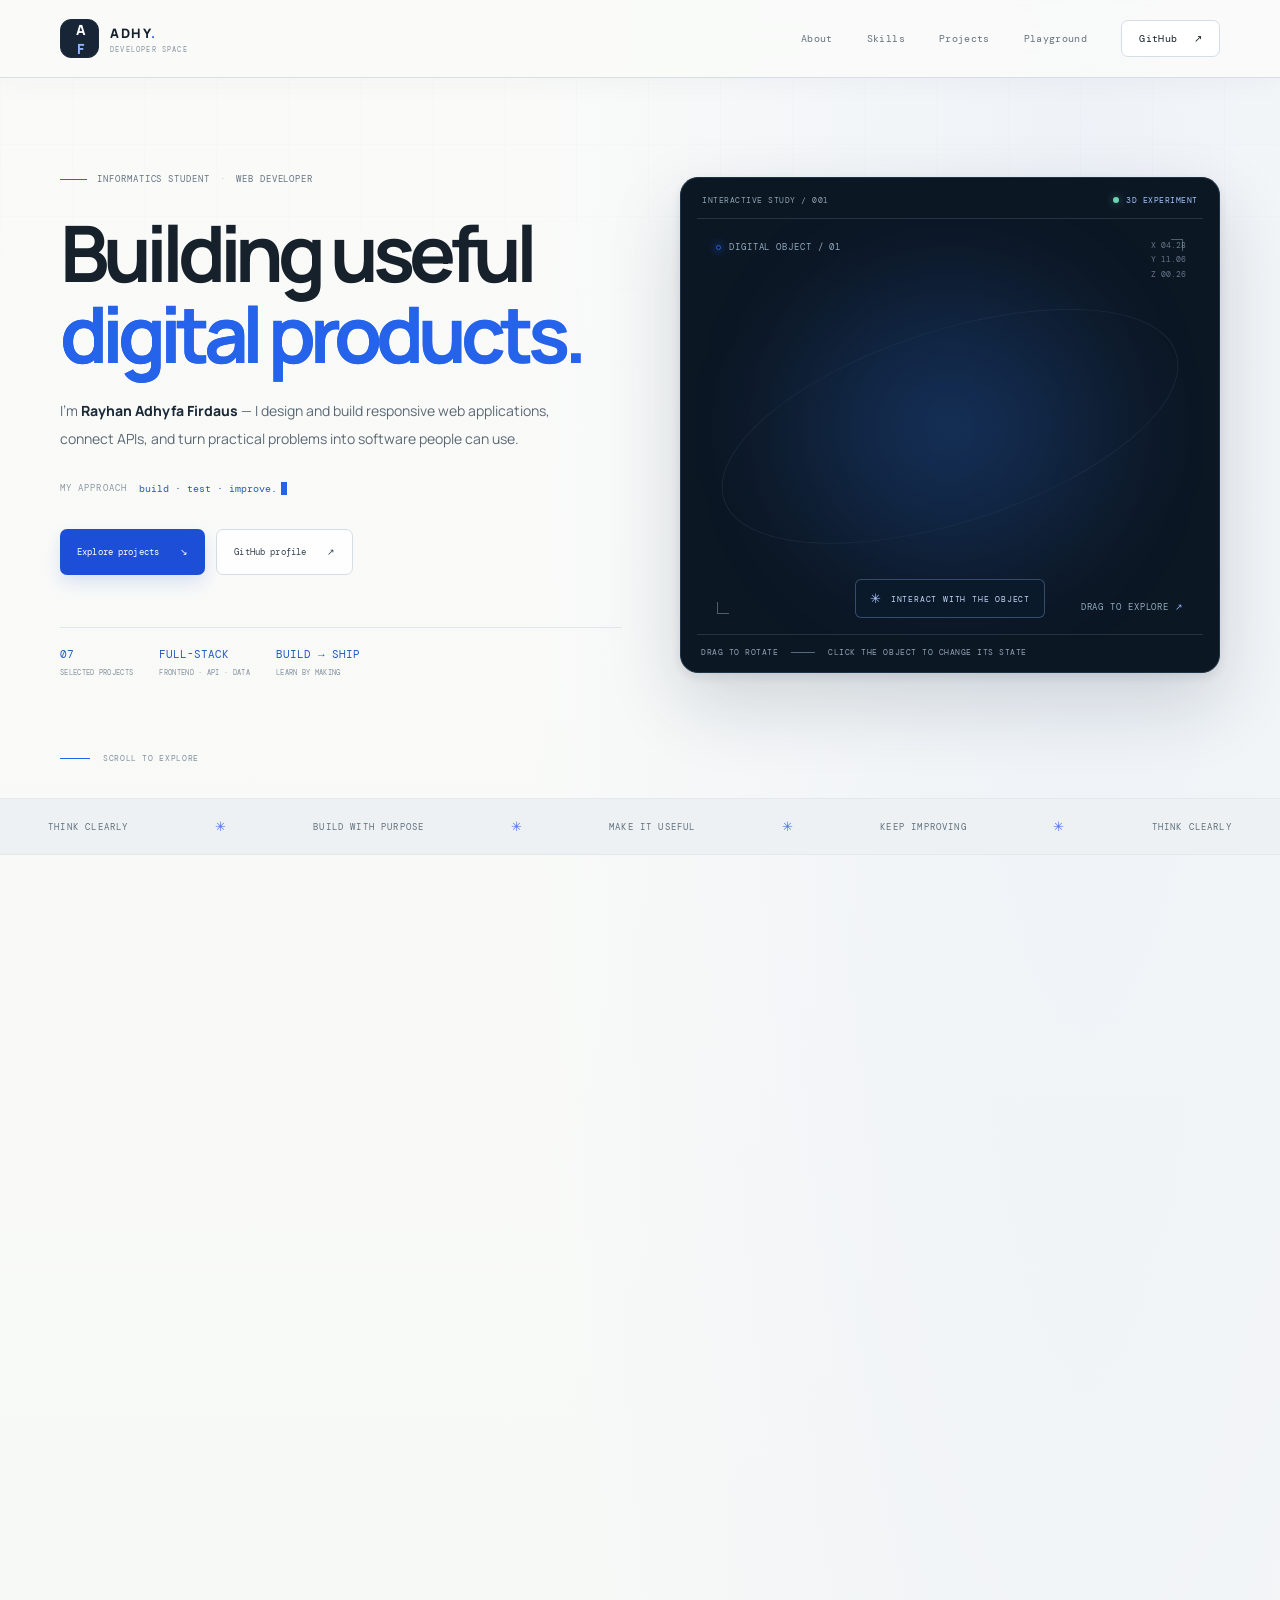
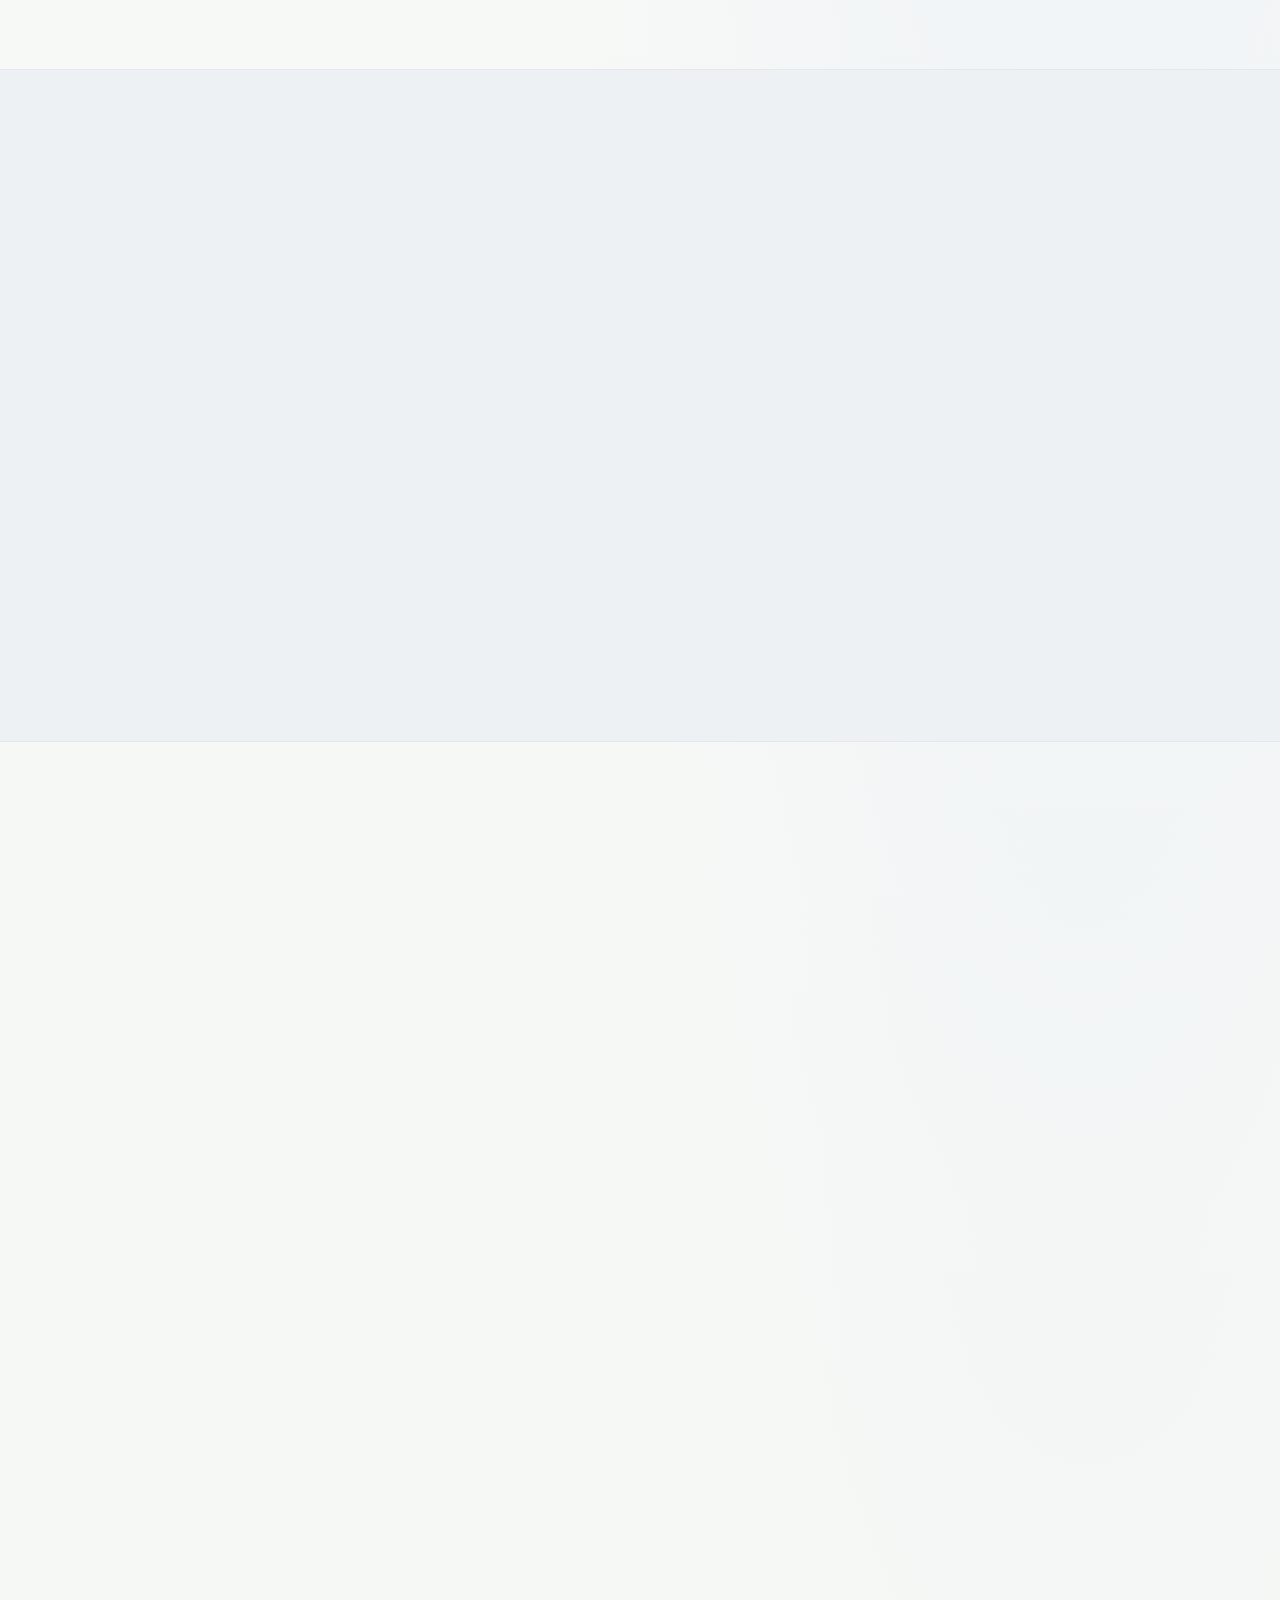
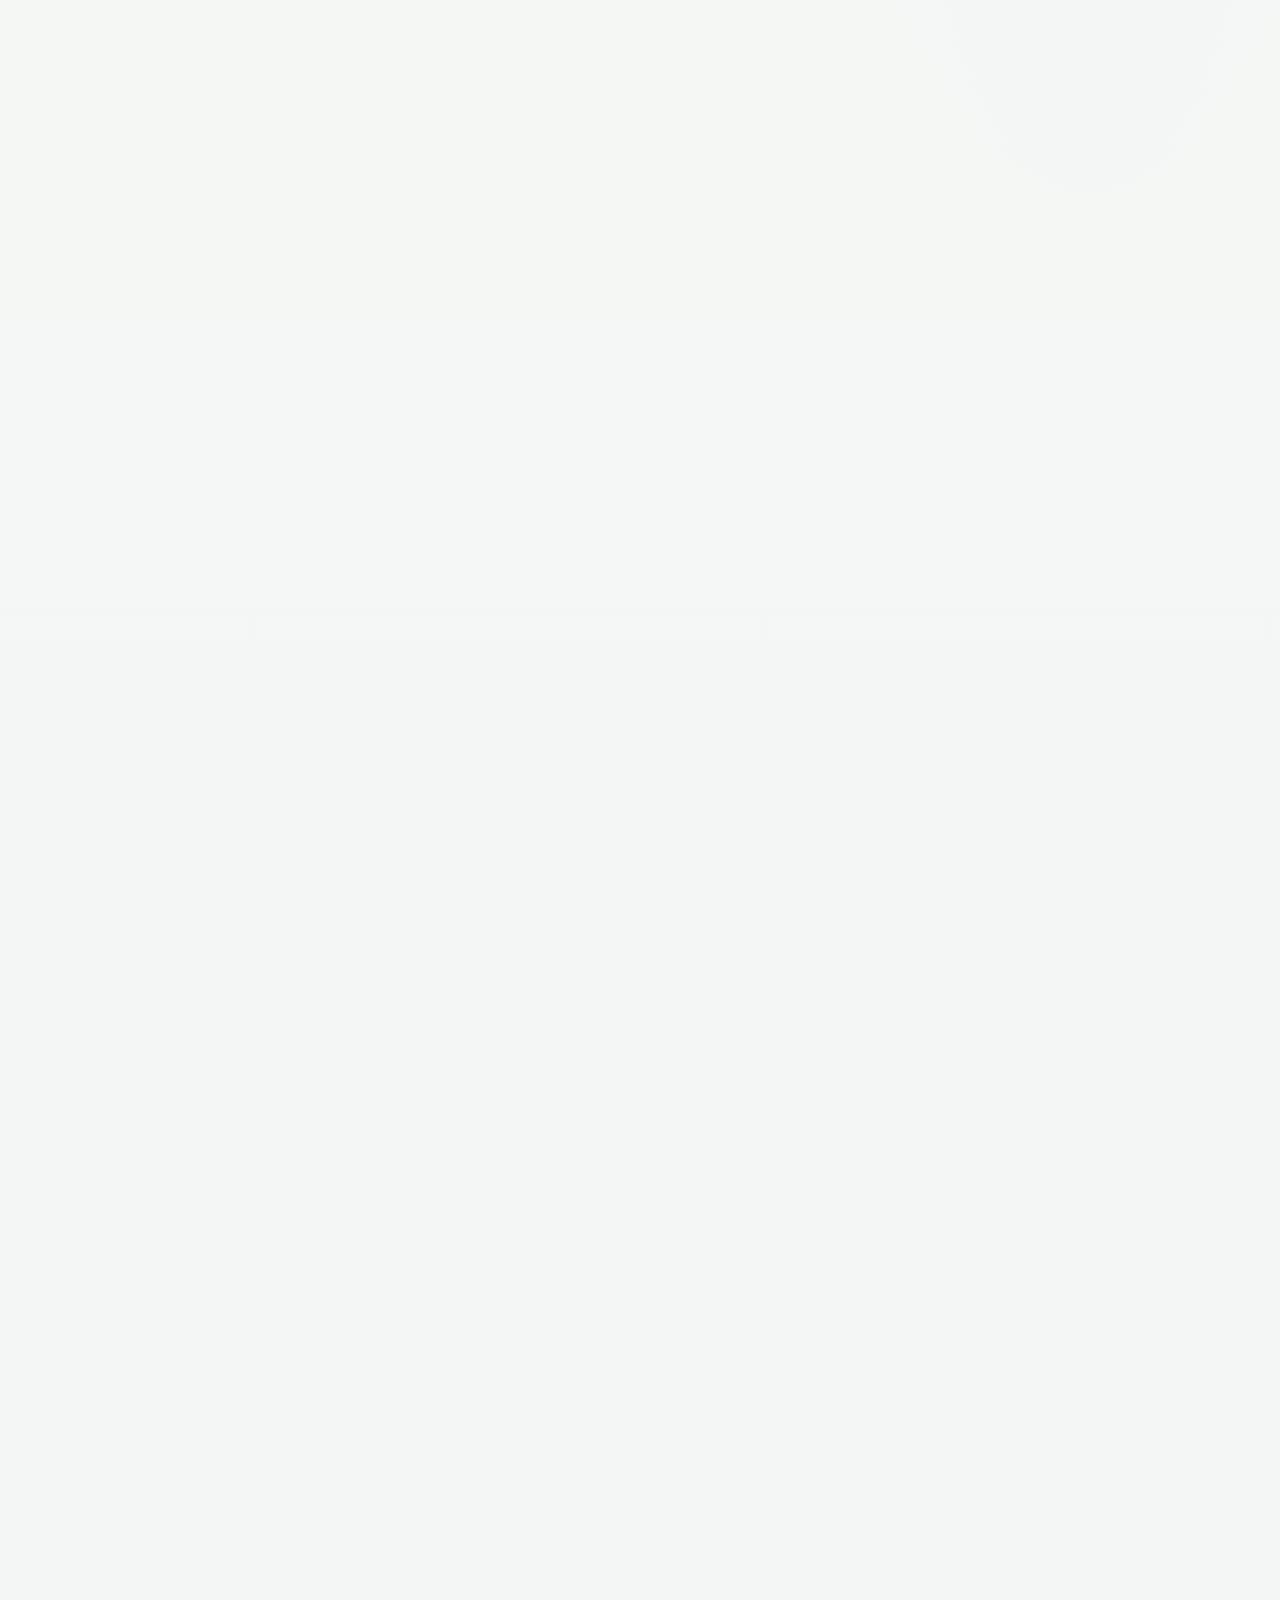
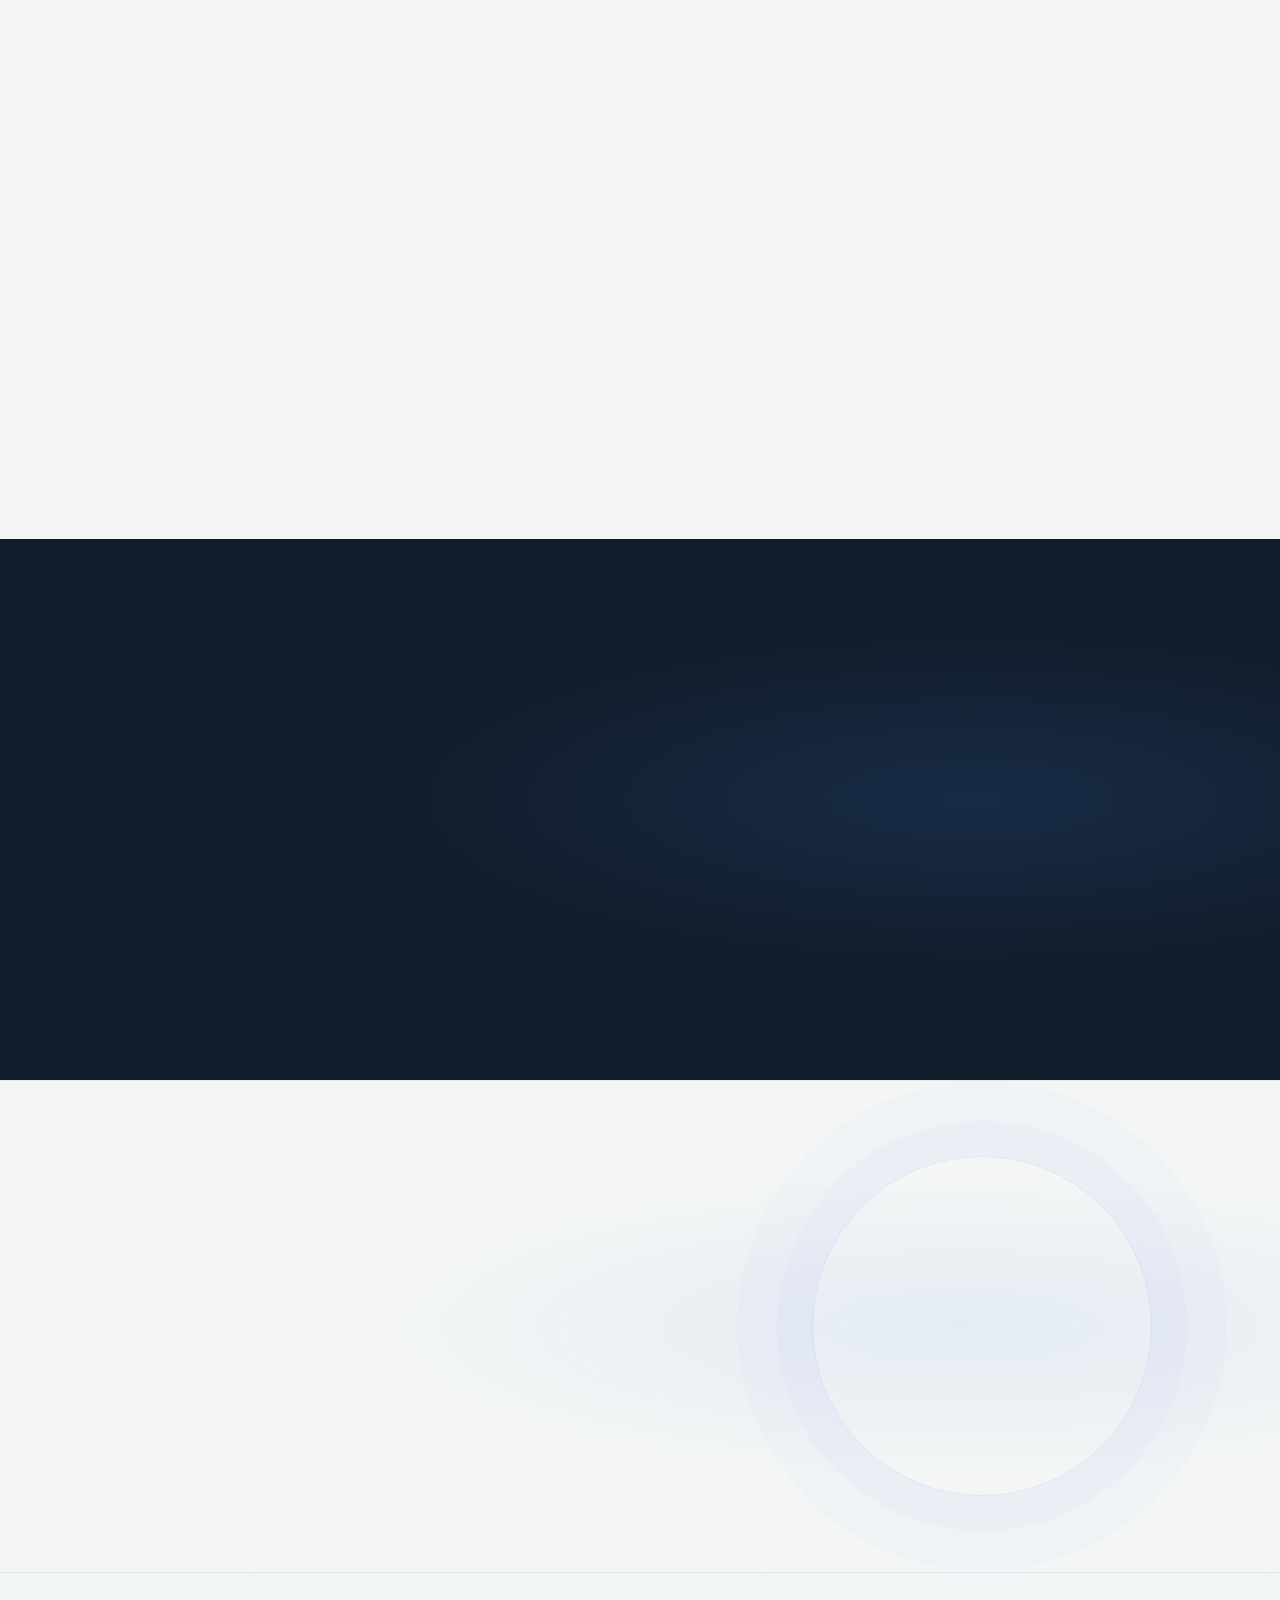
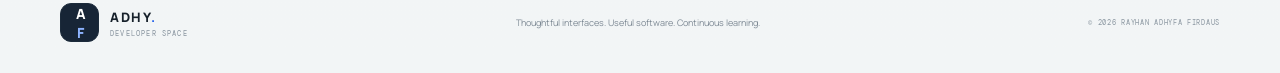
==== commit c9038f52: "feat: add actual LUXU homepage screenshot to portfolio" ====
--- a/portfolio/index.html
+++ b/portfolio/index.html
@@ -162,7 +162,7 @@
   </div>
   <span class="preview-label minbak-preview-label">LATEST PUBLIC HOMEPAGE + MANAGEMENT HUB PREVIEWS</span>
 </div><div class="project-copy"><div class="project-topline"><span class="project-index">03 / ORGANIZATIONAL PROJECT</span><span class="project-status">REDESIGN IN PROGRESS</span></div><div class="project-type">TALENT &amp; COMPETITION MANAGEMENT</div><h3>MINBAK TI — Talent &amp; Competition Hub</h3><p>Platform for student interest mapping, competition information, participant registration, and achievement records.</p><p class="project-detail">Public website and internal Management Hub for student records, competition operations, registration review, assessment workflows, achievement verification, and audit logs. The latest redesign introduces a light Denty-inspired interface and a branching Talent Network visual on the homepage.</p><div class="project-tags"><span>PHP</span><span>Laravel 11</span><span>Blade</span><span>Tailwind CSS</span><span>Alpine.js</span></div><div class="project-links"><a href="https://github.com/Nightfall5/MinatBakat-TI" target="_blank" rel="noreferrer">View repository <span>↗</span></a><a href="https://github.com/Nightfall5/MinatBakat-TI/pull/1" target="_blank" rel="noreferrer">View redesign PR <span>↗</span></a></div></div></article>
-<article class="project-showcase reveal"><div class="project-preview"><img src="./assets/luxu-landing.svg" alt="LUXU premium fragrance landing page with charcoal and gold styling" loading="lazy"><span class="preview-label">SOURCE-BASED UI PREVIEW · CHARCOAL &amp; GOLD</span></div><div class="project-copy"><div class="project-topline"><span class="project-index">04 / TEAM PROJECT</span><span class="project-status">LANDING PAGE</span></div><div class="project-type">PREMIUM FRAGRANCE BRAND WEBSITE</div><h3>LUXU — Premium Fragrance Landing Page</h3><p>Premium fragrance landing page featuring the LUXU brand, fragrance collection, product highlights, testimonials, and contact sections.</p><p class="project-detail">I led the team and contributed to page structure, content layout, responsive interface, and interactive details. The original source uses charcoal with gold accents.</p><div class="project-tags"><span>HTML5</span><span>CSS3</span><span>JavaScript</span><span>Responsive Design</span></div><div class="project-links"><a href="https://nightfall5.github.io/Landing-Page-Parfume/" target="_blank" rel="noreferrer">Open live demo <span>↗</span></a><a href="https://github.com/Nightfall5/Landing-Page-Parfume" target="_blank" rel="noreferrer">View source <span>↗</span></a></div></div></article>
+<article class="project-showcase reveal"><div class="project-preview project-preview--luxu"><img src="./assets/luxu-landing.webp" alt="Actual screenshot of the LUXU Premium Fragrance landing page, showing the charcoal and gold homepage design" loading="lazy"><span class="preview-label">ACTUAL WEBSITE SCREENSHOT · LUXU LIVE</span></div><div class="project-copy"><div class="project-topline"><span class="project-index">04 / TEAM PROJECT</span><span class="project-status">LIVE DEMO</span></div><div class="project-type">PREMIUM FRAGRANCE BRAND WEBSITE</div><h3>LUXU — Premium Fragrance Landing Page</h3><p>Premium fragrance landing page featuring the LUXU brand, fragrance collection, product highlights, testimonials, and contact sections.</p><p class="project-detail">I led the team and contributed to page structure, content layout, responsive interface, and interactive details. The preview above is an actual screenshot of the deployed LUXU homepage, not a recreated mockup.</p><div class="project-tags"><span>HTML5</span><span>CSS3</span><span>JavaScript</span><span>Responsive Design</span></div><div class="project-links"><a href="https://nightfall5.github.io/Landing-Page-Parfume/" target="_blank" rel="noreferrer">Open live demo <span>↗</span></a><a href="https://github.com/Nightfall5/Landing-Page-Parfume" target="_blank" rel="noreferrer">View source <span>↗</span></a></div></div></article>
 <article class="project-showcase reveal"><div class="project-preview"><img src="./assets/tokokita-marketplace.svg" alt="TokoKita technology marketplace with laptop, monitor and keyboard products" loading="lazy"><span class="preview-label">SOURCE-BASED UI PREVIEW · TECH STORE</span></div><div class="project-copy"><div class="project-topline"><span class="project-index">05 / FRONTEND PROTOTYPE</span><span class="project-status">MARKETPLACE</span></div><div class="project-type">TECHNOLOGY PRODUCT MARKETPLACE</div><h3>TokoKita — Technology Marketplace Prototype</h3><p>React storefront for browsing technology products, including laptops, monitors, keyboards, and accessories.</p><p class="project-detail">Source implements Home, Products, Categories, and About pages, product filtering, cart drawer, wishlist, comparison controls, and Supabase service integration. The app UI identifies the store as TokoKita.</p><div class="project-tags"><span>React 18</span><span>TypeScript</span><span>Vite</span><span>Tailwind CSS</span><span>Supabase</span></div><div class="project-links"><a href="https://github.com/Nightfall5/Luxu_Parfume_Market-Place" target="_blank" rel="noreferrer">View repository <span>↗</span></a></div></div></article>
 <article class="project-showcase reveal"><div class="project-preview project-preview--cover"><img src="./assets/ecommerce-cover.svg" alt="Neutral E-Commerce Website project cover, not a screenshot of the live site" loading="lazy"><span class="preview-label">PROJECT COVER · LIVE DEMO</span></div><div class="project-copy"><div class="project-topline"><span class="project-index">06 / FRONTEND PROJECT</span><span class="project-status">LIVE DEMO</span></div><div class="project-type">RESPONSIVE E-COMMERCE WEBSITE</div><h3>E-Commerce Website</h3><p>Simple e-commerce website built with React.js and Tailwind CSS, focused on product browsing, navigation, and a shopping-cart interface.</p><p class="project-detail">Live demo is linked below. This cover is not presented as a screenshot because the deployed page could not be retrieved for visual verification.</p><div class="project-tags"><span>React.js</span><span>Tailwind CSS</span><span>Responsive UI</span></div><div class="project-links"><a href="https://e-commerce-websitesederhana.netlify.app/" target="_blank" rel="noreferrer">Open live demo <span>↗</span></a></div></div></article>
 <article class="project-showcase reveal"><div class="project-preview project-preview--pbp"><img class="project-pbp-desktop" src="./assets/pbp-login-desktop.png" alt="Original desktop screenshot of PBP login interface" loading="lazy"><img class="project-pbp-mobile" src="./assets/pbp-login-mobile.png" alt="Original mobile screenshot of PBP login interface" loading="lazy"><span class="preview-label">ORIGINAL REPOSITORY SCREENSHOTS · DESKTOP + MOBILE</span></div><div class="project-copy"><div class="project-topline"><span class="project-index">07 / ACADEMIC PROJECT</span><span class="project-status">COMPLETED</span></div><div class="project-type">RESPONSIVE INTERFACE DEVELOPMENT</div><h3>PBP — Neo-Brutalist Login Interface</h3><p>Student login-page implementation using a Neo-Brutalist visual approach, with a focus on form clarity, validation, and responsive behavior.</p><p class="project-detail">Includes NIM/email and password validation, password visibility control, and separate desktop/mobile layouts. Google and GitHub SSO buttons are visual mockups, not connected authentication.</p><div class="project-tags"><span>HTML5</span><span>CSS3</span><span>JavaScript</span><span>Tailwind CSS</span></div><div class="project-links"><a href="https://github.com/Nightfall5/pbp-240511056" target="_blank" rel="noreferrer">View repository <span>↗</span></a></div></div></article>
--- a/portfolio/styles.css
+++ b/portfolio/styles.css
@@ -1050,3 +1050,16 @@
   *, *::before, *::after { animation-duration: .01ms !important; animation-iteration-count: 1 !important; transition-duration: .01ms !important; }
   .reveal { opacity: 1; transform: none; }
 }
+
+
+/* LUXU portfolio preview — preserve the full widescreen screenshot without cropping. */
+.project-preview--luxu {
+  aspect-ratio: 1920 / 913;
+  background: #171717;
+}
+.project-preview--luxu img {
+  width: 100%;
+  height: 100%;
+  object-fit: cover;
+  object-position: center;
+}
